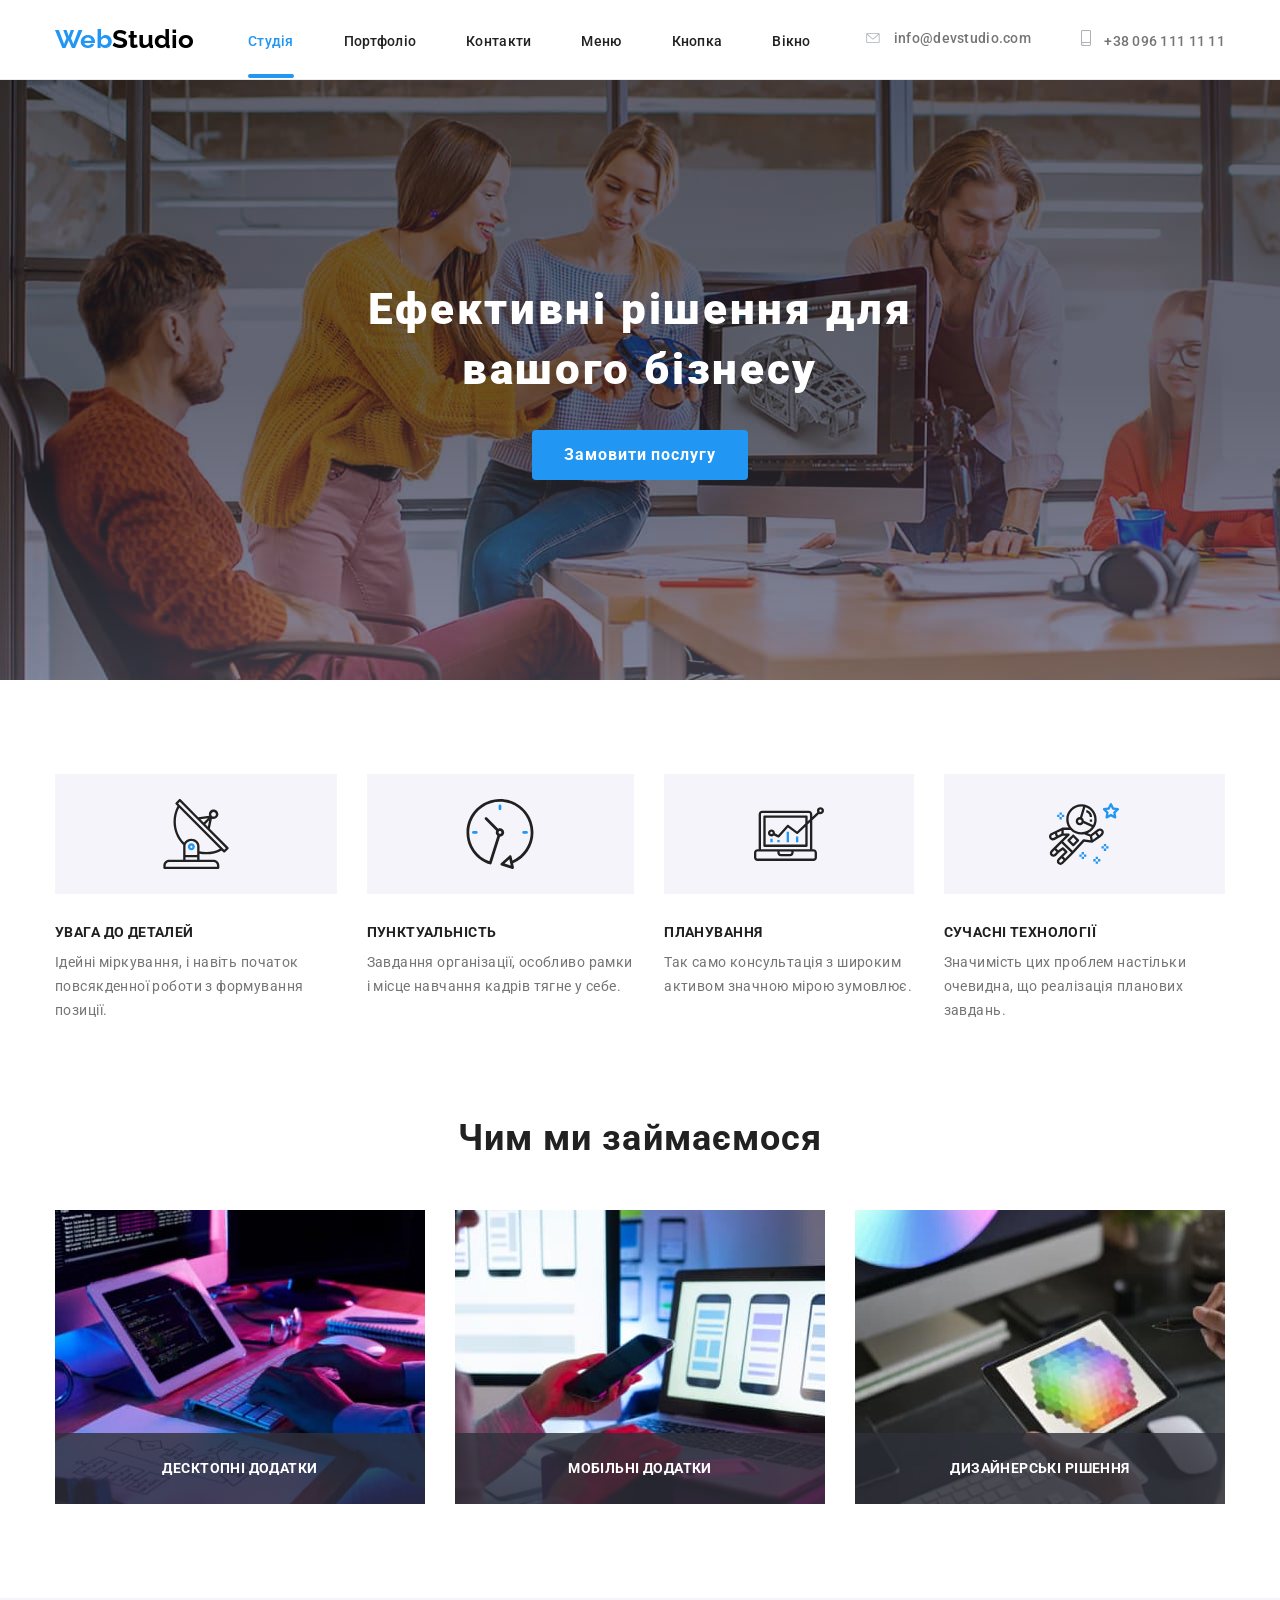
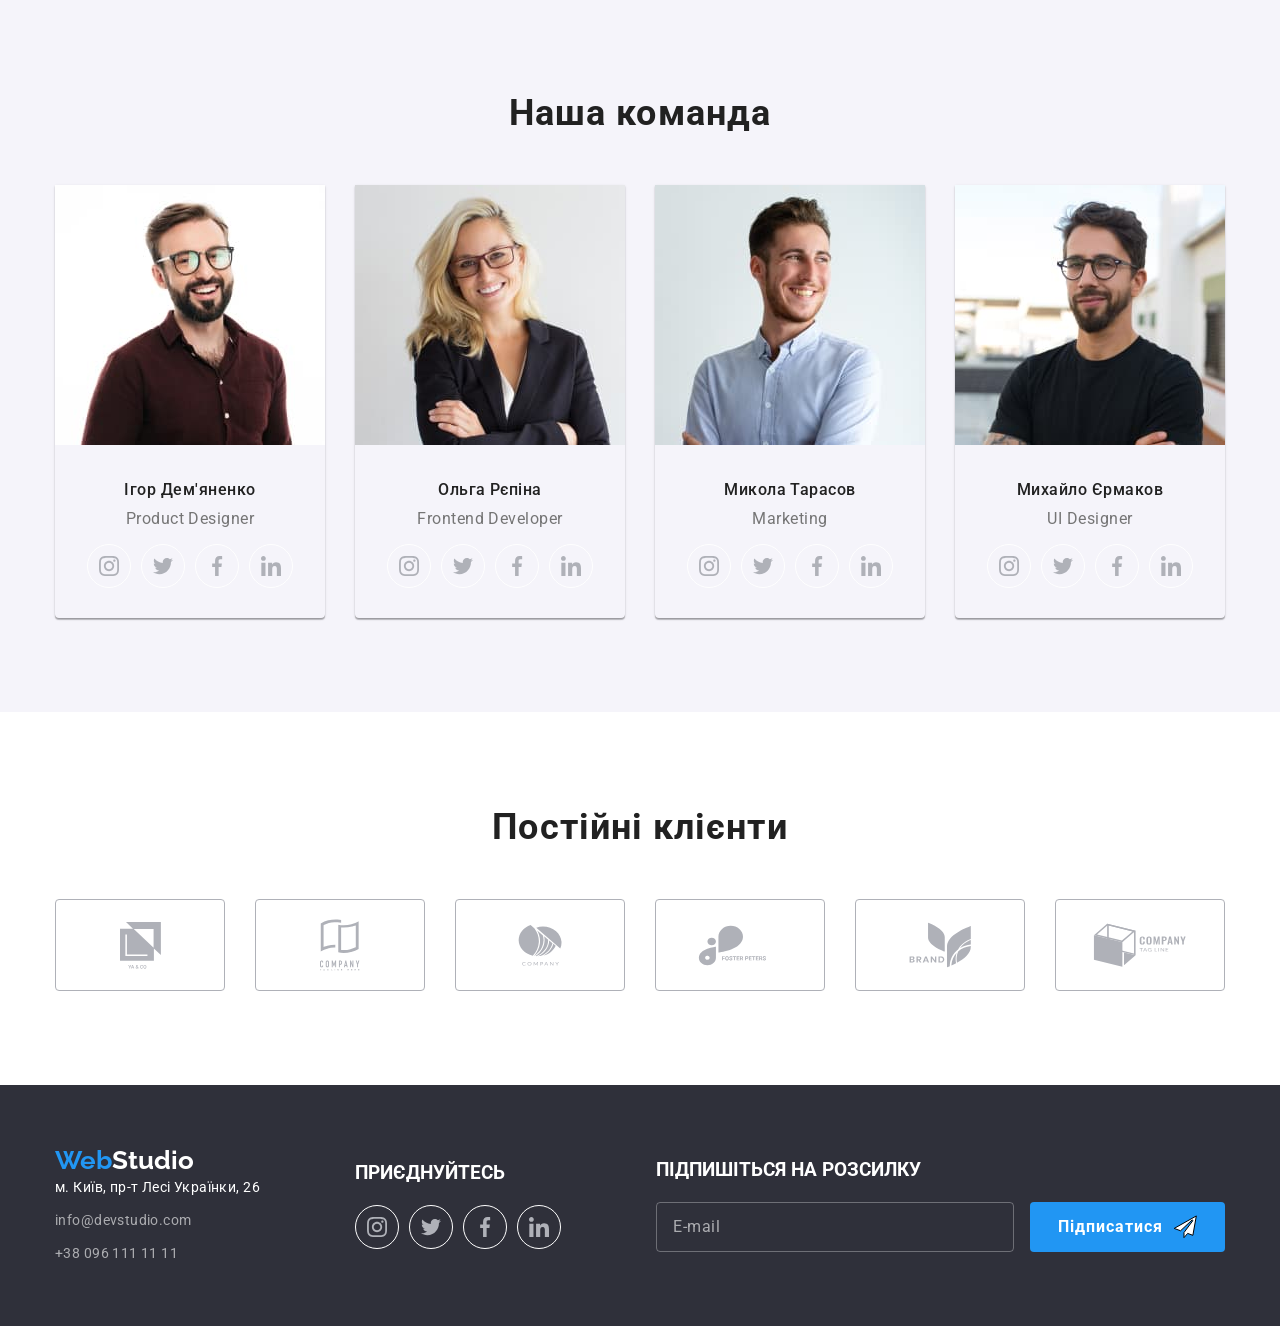
==== index.html @ 42cb333e "Вечер-17-12-2024 1. Добавлено в футер окно ввода подписки с изменением цвета border 2. В футере в ок" ====
<!DOCTYPE html>
<html lang="uk">
  <!-- Главный язык документа -->
  <head>
    <!-- Кодировку страницы необходимо указать для того, чтобы браузер корректно отобразил текст -->
    <meta charset="UTF-8" />

    <!-- Краткое описание содержания помогает поисковым системам лучше проиндексировать страницу -->
    <meta name="description" content="Дизайн та розробка сайтів - Головна сторінка" />

    <!-- Размер окна браузера -->
    <!-- Ширина - ширина девайса (width=device-width)-->
    <!-- Масштаб просмотра (initial-scale=1.0) -->
    <meta name="viewport" content="width=device-width, initial-scale=1.0" />

    <!-- Заголовок страницы, который отображается во вкладке браузера -->
    <!-- Текст заголовка содержит краткое описание содержимого веб-страницы -->
    <!-- Длина заголовка должна быть не более 60 символов, чтобы полностью поместиться в заголовке -->
    <title>WebStudio</title>

    <!-- Подключение шрифтов -->
    <link rel="preconnect" href="https://fonts.googleapis.com" />
    <link rel="preconnect" href="https://fonts.gstatic.com" crossorigin />
    <link
      href="https://fonts.googleapis.com/css2?family=Raleway:wght@700&family=Roboto:wght@400;500;700;900&display=swap"
      rel="stylesheet"
    />

    <!-- подключается нормализатор стилей для всех браузеров - перед подключением остальных стилей -->
    <link
      rel="stylesheet"
      href="https://cdnjs.cloudflare.com/ajax/libs/modern-normalize/1.0.0/modern-normalize.min.css"
    />

    <!-- Подключение внешнего файла со стилями -->
    <link rel="stylesheet" href="./css/styles.css" />
  </head>
  <body class="page">
    <!-- Заголовок -->
    <header class="page-header">
      <div class="container">
        <!-- Ссылка - На основную страничку сайта -->
        <a href="./index.html" title="Перехід на основну сторінку" class="logo link"
          ><span class="logo-blue">Web</span><span class="logo-black">Studio</span></a
        >
        <!-- Навигация - это ссылки на другие странички -->
        <nav>
          <ul class="nav-site list">
            <li class="item">
              <a href="./index.html" title="Основна сторінка" class="link current">Студія</a>
            </li>
            <li class="item">
              <a href="./portfolio.html" title="Наші проекти" class="link">Портфоліо</a>
            </li>
            <li class="item">
              <a href="./button-icon.html" title="Наші контакти" class="link">Контакти</a>
            </li>
            <li class="item">
              <a href="./menu.html" title="Випадаюче меню" class="link">Меню</a>
            </li>
            <li class="item">
              <a href="./button-icon.html" title="Кнопка+Іконка" class="link">Кнопка</a>
            </li>
            <li class="item">
              <a href="./form-input.html" title="form-input" class="link">Вікно</a>
            </li>
          </ul>
        </nav>
        <ul class="nav-adress list">
          <li class="item">
            <a href="mailto:info@devstudio.com" title="Напиши" class="email link">
              <svg width="16" height="10" class="email icon">
                <use href="./icon/icons.svg#icon-envelope"></use>
              </svg>
              info@devstudio.com</a
            >
          </li>
          <li class="item">
            <a href="tel:+380961111111" title="Подзвони" class="tel link">
              <svg width="10" height="16" class="tel icon">
                <use href="./icon/icons.svg#icon-smartphone"></use>
              </svg>
              +38 096 111 11 11</a
            >
          </li>
        </ul>
      </div>
    </header>
    <main>
      <!-- Шапка -->
      <section class="hero">
        <h1 class="hero-title">Ефективні рішення для <br />вашого бізнесу</h1>
        <button type="button" class="hero-button" data-modal-open>Замовити послугу</button>
      </section>

      <!-- Наши Преимущества -->
      <section class="section no-padding-bottom">
        <div class="feature container">
          <h2 class="feature section-title" aria-label="Особливості">Особливості</h2>
          <ul class="feature-list list">
            <li class="item antenna">
              <div class="feature-item-icon">
                <svg width="70" height="70" class="icon">
                  <use href="./icon/icons.svg#icon-antenna"></use>
                </svg>
              </div>

              <h3 class="title">УВАГА ДО ДЕТАЛЕЙ</h3>
              <p class="text">
                Ідейні міркування, і навіть початок повсякденної роботи з формування позиції.
              </p>
            </li>
            <li class="item clock">
              <div class="feature-item-icon">
                <svg width="70" height="70" class="icon">
                  <use href="./icon/icons.svg#icon-clock"></use>
                </svg>
              </div>

              <h3 class="title">ПУНКТУАЛЬНІСТЬ</h3>
              <p class="text">
                Завдання організації, особливо рамки і місце навчання кадрів тягне у себе.
              </p>
            </li>
            <li class="item diagram">
              <div class="feature-item-icon">
                <svg width="70" height="70" class="icon">
                  <use href="./icon/icons.svg#icon-diagram"></use>
                </svg>
              </div>

              <h3 class="title">ПЛАНУВАННЯ</h3>
              <p class="text">Так само консультація з широким активом значною мірою зумовлює.</p>
            </li>
            <li class="item astronaut">
              <div class="feature-item-icon">
                <svg width="70" height="70" class="icon">
                  <use href="./icon/icons.svg#icon-astronaut"></use>
                </svg>
              </div>

              <h3 class="title">СУЧАСНІ ТЕХНОЛОГІЇ</h3>
              <p class="text">
                Значимість цих проблем настільки очевидна, що реалізація планових завдань.
              </p>
            </li>
          </ul>
        </div>
      </section>

      <!-- Чем мы занимаемся -->
      <section class="section work">
        <div class="container">
          <h2 class="section-title">Чим ми займаємося</h2>
          <ul class="work-list list">
            <li class="work-list-item">
              <a href="" class="link">
                <div class="image-box">
                  <img
                    src="./images/type-work-1.jpg"
                    alt="Вид роботи 1"
                    width="370"
                    height="294"
                    class="image"
                  />
                  <h3 class="description">Десктопні додатки</h3>
                </div>
              </a>
            </li>
            <li class="work-list-item">
              <a href="" class="link">
                <div class="image-box">
                  <img
                    src="./images/type-work-2.jpg"
                    alt="Вид роботи 2"
                    width="370"
                    height="294"
                    class="image"
                  />
                  <h3 class="description">Мобільні додатки</h3>
                </div>
              </a>
            </li>
            <li class="work-list-item">
              <a href="" class="link">
                <div class="image-box">
                  <img
                    src="./images/type-work-3.jpg"
                    alt="Вид роботи 3"
                    width="370"
                    height="294"
                    class="image"
                  />
                  <h3 class="description">Дизайнерські рішення</h3>
                </div>
              </a>
            </li>
          </ul>
        </div>
      </section>

      <!-- Наша команда-->
      <section class="section team">
        <div class="container">
          <h2 class="section-title">Наша команда</h2>
          <ul class="team-list list">
            <!-- team card 1 -->
            <li class="team-list-item">
              <img
                src="./images/team-1.jpg"
                alt="Фото Ігор Дем'яненко"
                width="270"
                height="260"
                class="photo"
              />
              <h3 class="name">Ігор Дем'яненко</h3>
              <p class="type-worker">Product Designer</p>
              <ul class="social-links list">
                <li class="item">
                  <a href="" class="link" aria-label="instagram">
                    <svg class="icon" width="20" height="20">
                      <use href="./icon/icons.svg#icon-instagram"></use>
                    </svg>
                  </a>
                </li>
                <li class="item">
                  <a href="" class="link" aria-label="twitter">
                    <svg class="icon" width="20" height="20">
                      <use href="./icon/icons.svg#icon-twitter"></use>
                    </svg>
                  </a>
                </li>
                <li class="item">
                  <a href="" class="link" aria-label="facebook">
                    <svg class="icon" width="20" height="20">
                      <use href="./icon/icons.svg#icon-facebook"></use>
                    </svg>
                  </a>
                </li>
                <li class="item">
                  <a href="" class="link" aria-label="linkedin">
                    <svg class="icon" width="20" height="20">
                      <use href="./icon/icons.svg#icon-linkedin"></use>
                    </svg>
                  </a>
                </li>
              </ul>
            </li>
            <!-- team card 2 -->
            <li class="team-list-item">
              <img
                src="./images/team-2.jpg"
                alt="Фото Ольга Рєпіна"
                width="270"
                height="260"
                class="photo"
              />
              <h3 class="name">Ольга Рєпіна</h3>
              <p class="type-worker">Frontend Developer</p>
              <ul class="social-links list">
                <li class="item">
                  <a href="" class="link">
                    <svg class="icon" width="20" height="20">
                      <use href="./icon/icons.svg#icon-instagram"></use>
                    </svg>
                  </a>
                </li>
                <li class="item">
                  <a href="" class="link">
                    <svg class="icon" width="20" height="20">
                      <use href="./icon/icons.svg#icon-twitter"></use>
                    </svg>
                  </a>
                </li>
                <li class="item">
                  <a href="" class="link">
                    <svg class="icon" width="20" height="20">
                      <use href="./icon/icons.svg#icon-facebook"></use>
                    </svg>
                  </a>
                </li>
                <li class="item">
                  <a href="" class="link">
                    <svg class="icon" width="20" height="20">
                      <use href="./icon/icons.svg#icon-linkedin"></use>
                    </svg>
                  </a>
                </li>
              </ul>
            </li>
            <!-- team card 3 -->
            <li class="team-list-item">
              <img
                src="./images/team-3.jpg"
                alt="Фото Микола Тарасов"
                width="270"
                height="260"
                class="photo"
              />
              <h3 class="name">Микола Тарасов</h3>
              <p class="type-worker">Marketing</p>
              <ul class="social-links list">
                <li class="item">
                  <a href="" class="link">
                    <svg class="icon" width="20" height="20">
                      <use href="./icon/icons.svg#icon-instagram"></use>
                    </svg>
                  </a>
                </li>
                <li class="item">
                  <a href="" class="link">
                    <svg class="icon" width="20" height="20">
                      <use href="./icon/icons.svg#icon-twitter"></use>
                    </svg>
                  </a>
                </li>
                <li class="item">
                  <a href="" class="link">
                    <svg class="icon" width="20" height="20">
                      <use href="./icon/icons.svg#icon-facebook"></use>
                    </svg>
                  </a>
                </li>
                <li class="item">
                  <a href="" class="link">
                    <svg class="icon" width="20" height="20">
                      <use href="./icon/icons.svg#icon-linkedin"></use>
                    </svg>
                  </a>
                </li>
              </ul>
            </li>
            <!-- team card 4 -->
            <li class="team-list-item">
              <img
                src="./images/team-4.jpg"
                alt="Фото Михайло Єрмаков"
                width="270"
                height="260"
                class="photo"
              />
              <h3 class="name">Михайло Єрмаков</h3>
              <p class="type-worker">UI Designer</p>
              <ul class="social-links list">
                <li class="item">
                  <a href="" class="link">
                    <svg class="icon" width="20" height="20">
                      <use href="./icon/icons.svg#icon-instagram"></use>
                    </svg>
                  </a>
                </li>
                <li class="item">
                  <a href="" class="link">
                    <svg class="icon" width="20" height="20">
                      <use href="./icon/icons.svg#icon-twitter"></use>
                    </svg>
                  </a>
                </li>
                <li class="item">
                  <a href="" class="link">
                    <svg class="icon" width="20" height="20">
                      <use href="./icon/icons.svg#icon-facebook"></use>
                    </svg>
                  </a>
                </li>
                <li class="item">
                  <a href="" class="link">
                    <svg class="icon" width="20" height="20">
                      <use href="./icon/icons.svg#icon-linkedin"></use>
                    </svg>
                  </a>
                </li>
              </ul>
            </li>
          </ul>
        </div>
      </section>

      <!-- Клиенты -->
      <section class="section client">
        <div class="container">
          <h2 class="section-title">Постійні клієнти</h2>
          <ul class="client-list list">
            <li class="client-list-item">
              <a href="" class="client-link" aria-label="Клієнт 1">
                <!-- Встроенный SVG -->
                <!-- <svg class="client-svg" viewBox="0 0 41 47" xmlns="http://www.w3.org/2000/svg">
                  <path
                    class="path"
                    fill-rule="evenodd"
                    clip-rule="evenodd"
                    d="M6 0L13.0078 6.63413L0 6.62646V38.8137H34V26.507L41 33.1338V0H6ZM33.6924 25.7283L13.8226 6.91796H33.6924V25.7283ZM27.5231 34.1055H5.38008V12.4579H6.9453V32.6397H27.5231V34.1055ZM10.6089 43.0991L9.79102 44.7837L8.97314 43.0991H8.28711L9.48096 45.3452V46.6538H10.1011V45.3452L11.2925 43.0991H10.6089ZM11.6367 46.6538L11.9248 45.8262H13.3018L13.5923 46.6538H14.2368L12.8916 43.0991H12.3374L10.9946 46.6538H11.6367ZM12.6133 43.8535L13.1284 45.3281H12.0981L12.6133 43.8535ZM15.8701 45.2427C15.7806 45.3794 15.7358 45.5299 15.7358 45.6943C15.7358 45.9938 15.8408 46.2371 16.0508 46.4243C16.2624 46.6099 16.5439 46.7026 16.8955 46.7026C17.2471 46.7026 17.5498 46.6074 17.8037 46.417L18.0039 46.6538H18.6924L18.1699 46.0361C18.375 45.7562 18.4775 45.3973 18.4775 44.9595H17.9624C17.9624 45.1987 17.9128 45.416 17.8135 45.6113L17.1274 44.8008L17.3691 44.625C17.54 44.5013 17.6629 44.3776 17.7378 44.2539C17.8127 44.1286 17.8501 43.9919 17.8501 43.8438C17.8501 43.6191 17.7671 43.4312 17.6011 43.2798C17.4367 43.1268 17.2251 43.0503 16.9663 43.0503C16.6798 43.0503 16.452 43.1317 16.2827 43.2944C16.1134 43.4556 16.0288 43.6753 16.0288 43.9536C16.0288 44.0675 16.0557 44.1855 16.1094 44.3076C16.1647 44.4297 16.2616 44.5778 16.3999 44.752C16.1362 44.9408 15.9596 45.1043 15.8701 45.2427ZM17.4741 46.0288C17.3 46.1623 17.1128 46.229 16.9126 46.229C16.7352 46.229 16.5936 46.1777 16.4878 46.0752C16.382 45.9727 16.3291 45.8392 16.3291 45.6748C16.3291 45.4844 16.4268 45.3151 16.6221 45.167L16.6978 45.1133L17.4741 46.0288ZM16.8369 44.4541C16.6693 44.2474 16.5854 44.0757 16.5854 43.939C16.5854 43.8201 16.6196 43.7217 16.688 43.6436C16.7563 43.5654 16.8483 43.5264 16.9639 43.5264C17.0713 43.5264 17.16 43.5597 17.23 43.6265C17.3 43.6916 17.335 43.7705 17.335 43.8633C17.335 44.0033 17.2845 44.118 17.1836 44.2075L17.1079 44.2686L16.8369 44.4541ZM22.623 46.3853C22.8672 46.172 23.0072 45.8758 23.043 45.4966H22.4277C22.3952 45.7505 22.3179 45.932 22.1958 46.041C22.0737 46.1501 21.8914 46.2046 21.6489 46.2046C21.3836 46.2046 21.1818 46.1037 21.0435 45.9019C20.9067 45.7 20.8384 45.4071 20.8384 45.0229V44.708C20.8416 44.3288 20.9149 44.0415 21.0581 43.8462C21.203 43.6493 21.4097 43.5508 21.6782 43.5508C21.9093 43.5508 22.0843 43.6077 22.2031 43.7217C22.3236 43.834 22.3984 44.0179 22.4277 44.2734H23.043C23.0039 43.8844 22.8647 43.5833 22.6255 43.3701C22.3862 43.1569 22.0705 43.0503 21.6782 43.0503C21.3869 43.0503 21.1297 43.1195 20.9067 43.2578C20.6854 43.3962 20.5153 43.5931 20.3965 43.8486C20.2777 44.1042 20.2183 44.3996 20.2183 44.7349V45.0669C20.2231 45.394 20.2842 45.6813 20.4014 45.9287C20.5186 46.1761 20.6846 46.3674 20.8994 46.5024C21.1159 46.6359 21.3657 46.7026 21.6489 46.7026C22.0542 46.7026 22.3789 46.5968 22.623 46.3853ZM26.2534 45.8872C26.3739 45.6235 26.4341 45.3175 26.4341 44.9692V44.7715C26.4325 44.4248 26.3706 44.1213 26.2485 43.8608C26.1265 43.5988 25.9531 43.3986 25.7285 43.2603C25.5055 43.1203 25.2492 43.0503 24.9595 43.0503C24.6698 43.0503 24.4126 43.1211 24.188 43.2627C23.965 43.4027 23.7917 43.6053 23.668 43.8706C23.5459 44.1359 23.4849 44.4419 23.4849 44.7886V44.9888C23.4865 45.3289 23.5483 45.6292 23.6704 45.8896C23.7941 46.1501 23.9683 46.3511 24.1929 46.4927C24.4191 46.6326 24.6763 46.7026 24.9644 46.7026C25.2557 46.7026 25.5129 46.6326 25.7358 46.4927C25.9604 46.3511 26.133 46.1493 26.2534 45.8872ZM25.5918 43.8779C25.7415 44.0879 25.8164 44.3898 25.8164 44.7837V44.9692C25.8164 45.3696 25.7423 45.674 25.5942 45.8823C25.4478 46.0907 25.2378 46.1948 24.9644 46.1948C24.6942 46.1948 24.4826 46.0882 24.3296 45.875C24.1782 45.6618 24.1025 45.3599 24.1025 44.9692V44.7642C24.1058 44.3817 24.1823 44.0863 24.332 43.8779C24.4834 43.668 24.6925 43.563 24.9595 43.563C25.2329 43.563 25.4437 43.668 25.5918 43.8779Z"
                    fill="#AFB1B8"
                  />
                </svg> -->
                <svg class="client-svg" width="41" height="47">
                  <use href="./icon/icons.svg#icon-client-1"></use>
                </svg>
              </a>
            </li>
            <li class="client-list-item">
              <a href="" class="client-link" aria-label="Клієнт 2">
                <svg class="client-svg" width="40" height="52">
                  <use href="./icon/icons.svg#icon-client-2"></use>
                </svg>
              </a>
            </li>
            <li class="client-list-item">
              <a href="" class="client-link" aria-label="Клієнт 3">
                <svg class="client-svg" width="44" height="42">
                  <use href="./icon/icons.svg#icon-client-3"></use>
                </svg>
              </a>
            </li>
            <li class="client-list-item">
              <a href="" class="client-link" aria-label="Клієнт 4">
                <svg class="client-svg" width="85" height="41">
                  <use class="client" href="./icon/icons.svg#icon-client-4"></use>
                </svg>
              </a>
            </li>
            <li class="client-list-item">
              <a href="" class="client-link" aria-label="Клієнт 5">
                <svg class="client-svg" width="63" height="46">
                  <use href="./icon/icons.svg#icon-client-5"></use>
                </svg>
              </a>
            </li>
            <li class="client-list-item">
              <a href="" class="client-link" aria-label="Клієнт 6">
                <svg class="client-svg" width="94" height="44">
                  <use href="./icon/icons.svg#icon-client-6"></use>
                </svg>
              </a>
            </li>
          </ul>
        </div>
      </section>
    </main>

    <!-- Футер - подвал сайта -->
    <footer>
      <div class="container">
        <div class="address">
          <a href="./index.html" title="Перехід на основну сторінку" class="logo link"
            ><span class="logo-blue">Web</span><span class="logo-white">Studio</span></a
          >
          <address>
            <p class="description">м. Київ, пр-т Лесі Українки, 26</p>
            <p>
              <a href="mailto:info@devstudio.com" title="Напиши" class="email link"
                >info@devstudio.com</a
              >
            </p>
            <p>
              <a href="tel:+380961111111" title="Подзвони" class="tel link">+38 096 111 11 11</a>
            </p>
          </address>
        </div>

        <div class="social">
          <h3 class="title">Приєднуйтесь</h3>
          <ul class="social-links list">
            <li class="item">
              <a href="" class="link" aria-label="instagram">
                <svg class="icon" width="20" height="20">
                  <use href="./icon/icons.svg#icon-instagram"></use>
                </svg>
              </a>
            </li>
            <li class="item">
              <a href="" class="link" aria-label="twitter">
                <svg class="icon" width="20" height="20">
                  <use href="./icon/icons.svg#icon-twitter"></use>
                </svg>
              </a>
            </li>
            <li class="item">
              <a href="" class="link" aria-label="facebook">
                <svg class="icon" width="20" height="20">
                  <use href="./icon/icons.svg#icon-facebook"></use>
                </svg>
              </a>
            </li>
            <li class="item">
              <a href="" class="link" aria-label="linkedin">
                <svg class="icon" width="20" height="20">
                  <use href="./icon/icons.svg#icon-linkedin"></use>
                </svg>
              </a>
            </li>
          </ul>
        </div>

        <!-- Часть футера - Подписка на рассылку -->
        <div class="newsletter">
          <h3 class="title">Підпишіться на розсилку</h3>
          <form name="form-newsletter" action="">
            <label for="email-newsletter"> </label>
            <input
              class="input-email-newsletter"
              type="email"
              name="email-newsletter"
              id="email-newsletter"
              placeholder="E-mail"
            />
            <!-- Кнопка "Подписаться" -->
            <button class="button" type="submit">
              Підписатися
              <svg class="icon" width="24" height="24">
                <use href="./icon/icons-2.svg#icon-send"></use>
              </svg>
            </button>
          </form>
        </div>
      </div>
    </footer>

    <!-- Модальное окно - Подложка под модальное окно -->
    <div class="backdrop is-hidden" data-modal>
      <!-- <div class="backdrop is-hidden"></div> -->
      <!-- Само модальное окно -->
      <div class="form-modal">
        <h3 class="form-title">Залиште свої дані, ми вам передзвонимо</h3>

        <div class="form-inputs">
          <div class="form-field">
            <label for="name">Ім'я</label>
            <div class="thumb-input">
              <input type="text" name="user-name" id="name" />
              <svg class="icon" width="18" height="18">
                <use href="./icon/icons-2.svg#icon-person"></use>
              </svg>
            </div>
          </div>

          <div class="form-field">
            <label for="tel">Телефон</label>
            <div class="thumb-input">
              <input type="tel" name="user-tel" id="tel" />
              <svg class="icon" width="18" height="18">
                <use href="./icon/icons-2.svg#icon-phone"></use>
              </svg>
            </div>
          </div>

          <div class="form-field">
            <label for="email">Пошта</label>
            <div class="thumb-input">
              <input type="email" name="user-email" id="email" />
              <svg class="icon" width="18" height="18">
                <use href="./icon/icons-2.svg#icon-email"></use>
              </svg>
            </div>
          </div>

          <div class="form-field">
            <label for="comment">Коментар</label>
            <textarea
              class="comment"
              name="comment"
              id="comment"
              rows="5"
              placeholder="Введіть текст"
            ></textarea>
          </div>
        </div>

        <div class="form-policy">
          <input type="checkbox" name="policy" value="ok-policy" id="policy" />
          <label for="policy">
            Погоджуюся з розсилкою та приймаю
            <a href="">Умови договору</a></label
          >
        </div>

        <button class="button-submit" type="submit">Відправити</button>

        <button class="button-close" data-modal-close>
          <svg class="icon-close" width="18" height="18">
            <use href="./icon/icons.svg#icon-close"></use>
          </svg>
        </button>
      </div>
    </div>

    <!-- Ставим перед закрывающим тегом body -->
    <!-- Файл по определению атрибутов кнопок закрытия-открытия модального окна -->
    <script src="./js/modal.js"></script>

    <!-- Скрипт для вывода в консоль информацию о вводе данных -->
    <script>
      (() => {
        document.querySelector('.form-newsletter').addEventListener('submit', e => {
          e.preventDefault();
          new FormData(e.currentTarget).forEach((value, name) => console.log('${name}: ${value}'));
        });
      })();
    </script>

    <!-- Установка верхнего отступа по высоте шапки для body -->
    <!-- <script>
      const { height: pageHeaderHeight } = document
        .querySelector('.page-header')
        .getBoundingClientRect();

      document.body.style.paddingTop = '${pageHeaderHeight}px';
    </script> -->
  </body>
</html>
---- css/styles.css ----
/* :root - специфичный аналог селектора <html> в CSS*/
/* Указываются */
/* CSS-переменные (кастомные свойства) */
:root {
  /* #757575 - p, header - a(email) и a(tel) - не активные */
  --main-text-color: #757575;
  /* #212121 - h2, h3, a(nav in header) - не активный*/
  --second-text-color: #212121;
  /* #2196F3 - logo, a(nav):hover, button(background)*/
  --acsent-color: #2196f3;
  /* #FFFFFF - background-page, h1, button(text), footer - logo, adress (почтовый адрес) */
  --main-white-color: #ffffff;
  /* #2F303A - background-hero, background-footer */
  --background-grey-color: #2f303a;
  /* #F5F4FA - background-section-team */
  --background-section-color: #f5f4fa;
  /* #000000 - logo(header)*/
  --main-black-color: #000000;
  /* rgba(255,255,255,0.6) - adress (tel,email) */
  --text-footer-tel-color: rgba(255, 255, 255, 0.6);
  /* #ECECEC - обводка-header + line в index.html (между header и main)*/
  --stroke-index-color: #ececec;
  /* #EEEEEE - обводка карточки в portfolio.html */
  --stroke-portfolio-color: #eeeeee;
  /* #AFB1B8 - обводка карточки в разделе Клиенты */
  --stroke-client-color: #afb1b8;
}

/* Палитра основных цветов */
/* #757575 - p, a(email) и a(tel) - не активные */
/* #212121 - h2, h3, a(nav in header) - не активный*/
/* #2196F3 - logo, a(nav):hover, button(background)*/
/* #FFFFFF - background-page, h1, button(text), footer - logo, adress (почтовый адрес) */
/* #2F303A - background-hero, background-footer */
/* #F5F4FA - background-section-team */
/* #000000 - logo(header)*/
/* rgba(255,255,255,0.6) - adress (tel,email) */
/* #ECECEC - обводка-header + line в index.html (между header и main)*/
/* #EEEEEE - обводка карточки в portfolio.html */
/* #AFB1B8 - обводка карточки в разделе Клиенты */

/* Шрифты */

.roboto-regular {
  font-family: 'Roboto', sans-serif;
  font-weight: 400;
  font-style: normal;
}

.roboto-medium {
  font-family: 'Roboto', sans-serif;
  font-weight: 500;
  font-style: normal;
}

.roboto-bold {
  font-family: 'Roboto', sans-serif;
  font-weight: 700;
  font-style: normal;
}

.roboto-black {
  font-family: 'Roboto', sans-serif;
  font-weight: 900;
  font-style: normal;
}

.raleway {
  font-family: 'Raleway', sans-serif;
  font-optical-sizing: auto;
  font-weight: 700;
  font-style: normal;
}

/* Задание всем элементам свойства box-sizing: border-box; */
html {
  box-sizing: border-box;
}

/* Наследование свойств для элемента от ближайшего предка */
/* *, */
/* *::before, */
/* *::after { */
/* box-sizing: inherit; */
/* } */

/* Обнуление отступов для заголовков и абзаца */
h1,
h2,
h3,
h4,
h5,
h6,
p {
  margin: 0;
  padding: 0;
}

/* Тело сайта */
body {
  /* Отступ для фиксированного меню Правильное значение будет задано через <script>  */
  padding-top: 80px;

  /* Обнуление внешних отступов для тела сайта */
  margin: 0px;

  background-color: var(--main-white-color);
  color: var(--main-text-color);

  font-family: 'Roboto', sans-serif;
  font-style: normal;
}

/* Утилиты */

/* Класс для настройки всех перечней - может быть вторым классом в тегах ul */
.list {
  /* Сбросить все отступы по умолчанию */
  margin: 0;
  padding: 0;
  /* Убрать первые точечки в неупорядоченном списке */
  list-style: none;
}

/* Это класс, который ограничивает контент размером сетки и устанавливает отступы */
.container {
  margin-left: auto;
  margin-right: auto;
  width: 1200px;
  padding-top: 0px;
  padding-right: 15px;
  padding-bottom: 0px;
  padding-left: 15px;
}

/* Header - на всю длину */
.page-header {
  /* Фиксированная верхняя строка меню */
  position: fixed;
  width: 100%;
  top: 0;
  left: 0;

  /* page-header ставится поверх ВСЕХ слоев */
  z-index: 999;

  min-height: 80px;
  /* Нижняя граница элемента */
  border-bottom: var(--stroke-index-color) solid 1px;
  background-color: var(--main-white-color);
}

/* Верхняя строка - header */
.page-header .container {
  display: flex;
  /* Установка всех элементов в строку */
  flex-direction: row;
  /* Выравнивание всех элементов контейнера по второстепенной оси - по центру */
  align-items: center;
  /* Выравнивание элементов по главной оси  */
  justify-content: space-between;
}

/* Логотип - общие свойства */
.logo {
  padding-top: 24px;
  padding-bottom: 24px;

  font-family: 'Raleway', sans-serif;
  font-optical-sizing: auto;
  font-weight: 700;
  font-style: normal;
  font-size: 26px;
  line-height: 1.2;
  letter-spacing: 3%;

  /* Убрать подчеркивание для ссылки */
  text-decoration: none;
}
/* Логотип - синяя часть текста */
.logo-blue {
  color: var(--acsent-color);
}
/* Логотип - черная часть текста - в header */
.logo-black {
  color: var(--main-black-color);
}
/* Логотип - белая часть текста - в footer */
.logo-white {
  color: var(--main-white-color);
}

/* Стилизация header */
/* Стилизация меню .nav-site */
.nav-site {
  display: flex;
  flex-direction: row;
  /* Расстояние между пунктами меню навигации */
  /* gap: 50px; */

  font-weight: 500;
  font-size: 14px;
  line-height: 1.2;
  letter-spacing: 0.02em;
}

/* Расстояние между пунктами меню навигации */
.nav-site .item:not(:last-child) {
  margin-right: 50px;
}

.nav-site .link {
  display: block;
  padding-top: 32px;
  padding-bottom: 28px;

  /* Убрать подчеркивание для ссылки */
  text-decoration: none;

  /* Цвет текста */
  color: var(--second-text-color);

  /* Параметры СSS-перехода : */
  /* - анимируемое свойство */
  transition: color;
  /* - функция распределения времени */
  transition-timing-function: cubic-bezier(0.4, 0, 0.2, 1);
  /* - время перехода */
  transition-duration: 250ms;
}
/* При наведении мышки или при получении фокуса */
.nav-site .link:hover,
.nav-site .link:focus {
  /* Новое свойство */
  color: var(--acsent-color);
}

/* Правило - другой цвет ссылки , если ссылка указывает на текущую страницу */
/* Обязательно .link.current БЕЗ ПРОБЕЛА, тогда применяется class="link current" */
.nav-site .link.current {
  /* Для абсолютного позиционирования подчеркивания текущего пункта меню */
  position: relative;

  color: var(--acsent-color);
}

/* Подчеркивание пункта меню c названием текущей страницы*/
.nav-site .link.current::after {
  /* Абсолютное позиционирование */
  position: absolute;
  /* Пустой контент для ::after */
  content: '';
  /* Позиционирование прямоугольничка вниз пункта меню */
  bottom: 0;
  /* Делаем прямоугольный блок */
  display: block;
  /* Ширина блока - 100% ширины .nav-site .link.current */
  width: 100%;
  /* Высота этого блока подчеркивания */
  height: 4px;
  /* Радиус скругления */
  border-radius: 2px;
  /* Цвет фона */
  background-color: var(--acsent-color);
  /* В обычном состоянии - НЕ прозрачная */
  opacity: 1;
}

/* Стилизация меню .nav-adress */
.nav-adress {
  display: flex;
  flex-direction: row;
  /* Расстояние между пунктами меню навигации */
  /* gap: 50px; */

  font-weight: 500;
  font-size: 14px;
  line-height: 1.2;
  letter-spacing: 0.02em;
}

.nav-adress .link {
  padding-top: 32px;
  padding-bottom: 32px;

  /* Цвет текста в обычном состоянии */
  color: var(--main-text-color);
  /* Убрать подчеркивание для ссылки */
  text-decoration: none;

  /* Параметры СSS-перехода : */
  /* - анимируемое свойство */
  transition: color;
  /* - функция распределения времени */
  transition-timing-function: cubic-bezier(0.4, 0, 0.2, 1);
  /* - время перехода */
  transition-duration: 250ms;
}

/* Расстояние между пунктами меню навигации - задаем через селектор соседа */
.nav-adress .item + .item {
  margin-left: 50px;
}

/* При наведении мышки или при получении фокуса - email & tel  */
.nav-adress .link:hover,
.nav-adress .link:focus {
  /* Новое свойство : */
  color: var(--acsent-color);
}

/* Иконка перед - email & tel */
.nav-adress .icon {
  /* Отступ иконки от пункта с адресом */
  margin-right: 10px;

  /* Цвет заполнения иконки */
  fill: var(--stroke-client-color);
  /* Параметры СSS-перехода : */
  /* - анимируемое свойство */
  transition: fill;
  /* - функция распределения времени */
  transition-timing-function: cubic-bezier(0.4, 0, 0.2, 1);
  /* - время перехода */
  transition-duration: 250ms;
}

/* Изменение цвета - Иконка перед - email & tel */
.nav-adress .link:hover .icon,
.nav-adress .link:focus .icon {
  /* Новое свойство : */
  /* Цвет заполнения иконки */
  fill: var(--acsent-color);
}

/* Вставляем иконки через псевдоэлемент ::before */
/* .email.link::before {
  display: inline-flex;
  content: '';
  width: 16px;
  height: 12px;
  margin-right: 10px;
  background-image: url(../icon/envelope.svg);
  background-size: contain;
  background-position: center;
} */

/* hero - Приветствие к кнопкой call-to-action */
.hero {
  /* Выравнивание блока по центру экрана */
  margin-left: auto;
  margin-right: auto;
  /* Внутренние отступы блока до текста и кнопки */
  padding-top: 200px;
  padding-bottom: 200px;

  /* Максимальная ширина блока по ширине картинки - это позволяет не изменять размер картинки */
  max-width: 1600px;
  /* Выравнивание заголовка и кнопки по центру */
  text-align: center;
  /* Обязательное свойство, если картинка не загрузится из сервера */
  background-color: var(--background-grey-color);
  /* Фоновый рисункок */
  /* background-image: url(../images/hero.jpg); */
  /* Фоновый рисункок и затемнение градиентом */
  background-image: linear-gradient(to bottom, rgba(47, 48, 58, 0.4) 50%, rgba(130, 132, 160, 0.4)),
    url(../images/hero.jpg);
}
.hero-title {
  /* outline: tomato solid 1px; */
  /* Обнуление внешних отступов, которые устанавлены для h1 по умолчанию */
  margin-top: 0;
  /* Расстояние до кнопки */
  margin-bottom: 30px;

  color: var(--main-white-color);

  font-weight: 900;
  font-size: 44px;
  line-height: 1.363;
  letter-spacing: 0.06em;
  /* Выравнивание этого текстового блока по центру */
  text-align: center;
}

.hero-button {
  /* Внутренние отступы от края кнопки до текста */
  padding-left: 32px;
  padding-top: 10px;
  padding-right: 32px;
  padding-bottom: 10px;

  /* Радиус скругления углов кнопки */
  border-radius: 4px;
  /* Обводка кнопки - отсутствует */
  border: none;

  color: var(--main-white-color);
  background-color: var(--acsent-color);

  /* Шрифт названия кнопки */
  /* Для кнопки - обязательное указание шрифта или указание унаследования (по умолчанию, заданный ранее) */
  font-family: inherit;
  font-weight: 700;
  font-size: 16px;
  line-height: 1.875; /* 30 px*/
  letter-spacing: 0.06em;

  /* Вид курсора при наведении на кнопку либо при фокусе с клавиатуры */
  cursor: pointer;

  /*  Set transition values  */
  /* Параметры СSS-перехода : */
  /* - анимируемое свойство */
  transition: color, background-color;
  /* - функция распределения времени */
  transition-timing-function: cubic-bezier(0.4, 0, 0.2, 1);
  /* - время перехода */
  transition-duration: 250ms;
}

.hero-button:hover,
.hero-button:focus {
  /* Новое свойство : */
  color: var(--main-black-color);
  background-color: var(--main-white-color);
  /* transform: rotate(180deg); */
}

.hero-button:active {
  /* Меняется цвет фона кнопки при нажатии на кнопку */
  background-color: red;
}

/* Секции  */

/* Стандартная секция - свойства */
.section {
  padding-top: 94px;
  padding-bottom: 94px;
}

/* Секция без нижнего внутреннего отступа */
.section.no-padding-bottom {
  padding-bottom: 0;
}

.section-title {
  margin-bottom: 50px;

  color: var(--second-text-color);
  font-weight: 700;
  font-size: 36px;
  line-height: 1.2;
  letter-spacing: 0.03em;
  /* Выравнивание текста по центру */
  text-align: center;
}

/* Только для секции Преимущества убирает вывод на экран заголовка */
.section-title.feature {
  /* Прячем (скрываем) заголовок секции */
  /* Оба варианта делают одно и то же */
  visibility: hidden;
  opacity: 0;
  /* За счет отрицательного внешнего отступа - убираем высоту текста */
  margin-top: -43px;
  /* Убираем нижний отступ заголовка */
  margin-bottom: 0;
}

/* feature - Особливості - Преимущества */
.feature-list {
  display: flex;
  flex-direction: row;
  /* Расстояние между элементами - свойство gap - the gutters between grid rows and columns. */
  /* gap: 30px; */
  row-gap: 30px;
  column-gap: 30px;
}

/* Картинка для каждого преимущества - в .item::before */
/* .feature-list .item::before {
  /* content: ''; */
/* height: 120px; */
/* Картинка на всю ширину блока */
/* display: block; */
/* background-color: var(--background-section-color); */
/* background-position: center; */
/* background-repeat: no-repeat; */
/* background-size: 70px 70px; */
/* margin-bottom: 30px; */
/* } */

/* Иконки для каждого преимущества */
/* .feature-list .item.antenna::before { */
/* background-image: url(../icon/antenna.svg); */
/* } */

/* При вставке иконки через Inline-SVG */
.feature-item-icon {
  display: flex;
  height: 120px;
  justify-content: center;
  align-items: center;

  background-color: var(--background-section-color);
  margin-bottom: 30px;
}

.feature .icon {
  display: block;
  margin: 0;
  /* padding-top: 25px;
  padding-bottom: 25px;
  margin-left: auto;
  margin-right: auto;
  margin-bottom: 30px;
  background-color: var(--acsent-color); */
}
/* Название преимущества */
.feature-list .title {
  margin-bottom: 10px;

  color: var(--second-text-color);

  font-weight: 700;
  font-size: 14px;
  line-height: 1.2;
  letter-spacing: 0.03em;
}

/* Для всех четных элементов списка Преимущества */
/* .feature-list > .item:nth-child(2n) { */
/* background-color: var(--acsent-color); */
/* } */

/* Описание преимущества */
.feature-list .text {
  font-weight: 400;
  font-size: 14px;
  line-height: 1.71428; /* 24px */
  letter-spacing: 0.03em;
}

/* work - Роботи */
.work-list {
  display: flex;
  flex-direction: row;
  /* Расстояние между видами работ  */
  gap: 30px;
}

.work .image-box {
  /* Блок с картинкой и названием - относительная позиция для абсолютного позиционирование текста */
  position: relative;
}

.work .image {
  /* Картинка - блок, чтобы убрать нижние стандартные отступы */
  display: block;
}

/* Название видов работ - абсолютное позиционирование в картинке */
.work .description {
  /* Абсолютное позиционирование по нижнему краю */
  position: absolute;
  bottom: 0;
  /* Ширина - 100% от блока - размера картинки */
  width: 100%;

  /* Отступы */
  margin: 0;
  padding-top: 27px;
  padding-bottom: 27px;
  /* Выравнивание текста по центру */
  text-align: center;
  /* Трансформация текста в верхний регистр букв */
  text-transform: uppercase;

  /* Цвет текста */
  color: var(--main-white-color);
  /* Цвет фона - полупрозрачный  */
  background-color: rgba(47, 48, 58, 0.8);

  /* Шрифт - параметры */
  font-weight: 700;
  font-size: 14px;
  line-height: 1.2;
  letter-spacing: 0.03em;
}

/* team - Команда */
.team {
  background-color: var(--background-section-color);
}

.team .team-list {
  display: flex;
  flex-direction: row;
  /* Расстояние между карточками работников */
  gap: 30px;
}

.team-list-item {
  /* Радиусы скругления нижние */
  border-bottom-left-radius: 4px;
  border-bottom-right-radius: 4px;
  /* Многослойная тень для карточки сотрудника */
  box-shadow: 0px 1px 3px 0px rgba(0, 0, 0, 0.12), 0px 1px 1px 0px rgba(0, 0, 0, 0.14),
    0px 2px 1px 0px rgba(0, 0, 0, 0.2);
  /* Горизонтальное выравнивание текта  */
  text-align: center;
}

.team-list-item .photo {
  margin-bottom: 30px;
}

.team-list-item .name {
  margin-bottom: 10px;

  color: var(--second-text-color);

  font-weight: 500;
  font-size: 16px;
  line-height: 1.2;
  letter-spacing: 0.03em;
}
.team-list-item .type-worker {
  margin-bottom: 16px;
  font-weight: 400;
  font-size: 16px;
  line-height: 1.2;
  letter-spacing: 0.03em;
}

.team-list-item .social-links {
  margin-left: 32px;
  margin-right: 32px;
  margin-bottom: 30px;
}

.social-links {
  display: flex;
  flex-direction: row;
  gap: 10px;

  width: 206px;
  height: 44px;
}

.social-links > .item > .link {
  display: flex;
  justify-content: center;
  align-items: center;

  width: 44px;
  height: 44px;
  border-radius: 22px;
  border: 1px solid var(--main-white-color);

  cursor: pointer;

  /* Убрать подчеркивание для ссылки */
  text-decoration: none;

  /* Параметры СSS-перехода : */
  /* - анимируемое свойство */
  transition: background-color;
  /* - функция распределения времени */
  transition-timing-function: cubic-bezier(0.4, 0, 0.2, 1);
  /* - время перехода */
  transition-duration: 250ms;
}

.social-links .icon {
  display: block;
  margin: 0;
  fill: var(--stroke-client-color);

  /* Параметры СSS-перехода : */
  /* - анимируемое свойство */
  transition: fill;
  /* - функция распределения времени */
  transition-timing-function: cubic-bezier(0.4, 0, 0.2, 1);
  /* - время перехода */
  transition-duration: 250ms;
}

.social-links > .item > .link:hover,
.social-links > .item > .link:focus {
  /* Новое свойство : */
  background-color: var(--acsent-color);
}

.social-links > .item > .link:hover .icon,
.social-links > .item > .link:focus .icon {
  /* Новое свойство : */
  fill: var(--main-white-color);
}

/* Клиенты */
.client .client-list {
  display: flex;
  flex-direction: row;
  /* Расстояние между картинками - логотипами клиентов */
  gap: 30px;
}

/* Блок логотипа с рамкой */
.client-list-item .client-link {
  width: 170px;
  height: 92px;
  border-color: var(--stroke-client-color);
  border-style: solid;
  border-width: 1px;
  border-radius: 4px;
  padding-top: 16px;
  padding-bottom: 16px;
  padding-left: 32px;
  padding-right: 32px;

  display: flex;
  justify-content: center;
  align-items: center;

  /* Параметры СSS-перехода : */
  /* - анимируемое свойство */
  transition: border-color, border-width;
  /* - функция распределения времени */
  transition-timing-function: cubic-bezier(0.4, 0, 0.2, 1);
  /* - время перехода */
  transition-duration: 250ms;
}

/* Картинка с логотипом */
.client-svg {
  /* Все размеры иконок заданы в теге SVG в HTML-файле */
  /* max-height: 47px; */
  /* max-width: 94px; */
  /* Рамка для отслеживания размера иконки */
  /* outline: #2196f3 solid 1px; */
  /* Делаем блочный элемент,чтобы убрать стандартный отступ снизу картинки*/
  display: block;
  fill: var(--stroke-client-color);

  /* Параметры СSS-перехода : */
  /* - анимируемое свойство */
  transition: fill;
  /* - функция распределения времени */
  transition-timing-function: cubic-bezier(0.4, 0, 0.2, 1);
  /* - время перехода */
  transition-duration: 250ms;
}

/* При нажатии на иконку с логотипом клиента */
.client-list-item .client-link:hover,
.client-list-item .client-link:focus {
  /* Новое свойство : */
  border-color: var(--acsent-color);
}

/* Для полностью встроенного SVG (на примере Клиент 1) */
/* .client-svg:hover .path {
  fill: var(--acsent-color);
} */

.client-list-item .client-link:hover .client-svg,
.client-list-item .client-link:focus .client-svg {
  /* Новое свойство : */
  fill: var(--acsent-color);
}

/* Portfolio */

.portfolio-title {
  color: var(--main-black-color);

  /* Выравнивание текста по центру */
  text-align: center;

  /* Прячем (скрываем) заголовок  */
  /* Оба варианта делают одно и то же */
  visibility: hidden;
  opacity: 0;
  /* За счет отрицательного внешнего отступа - убираем высоту текста */
  margin-top: -27px;
}

/* filter - Фильтры */
.filter-title {
  color: var(--main-black-color);

  /* Выравнивание текста по центру */
  text-align: center;

  /* Прячем (скрываем) заголовок  */
  /* Оба варианта делают одно и то же */
  visibility: hidden;
  opacity: 0;
  margin-top: -27px;
}

.filter-list {
  display: flex;
  flex-direction: row;
  gap: 8px;
  justify-content: center;

  margin-bottom: 24px;
}

.filter-button {
  /* Внутренние отступы от края кнопки до текста */
  padding-left: 22px;
  padding-top: 6px;
  padding-right: 22px;
  padding-bottom: 6px;

  /* Радиус скругления углов кнопки */
  border-radius: 4px;
  /* Обводка кнопки - отсутствует */
  border: none;

  color: var(--second-text-color);
  background-color: var(--background-section-color);

  /* Шрифт */
  /* Для кнопки - обязательное указание шрифта или указание унаследования (по умолчанию, заданный ранее) */
  font-family: inherit;
  font-weight: 500;
  font-size: 16px;
  line-height: 1.625; /* 26px */
  letter-spacing: 0.03em;

  /* Вид курсора при наведении на кнопку */
  cursor: pointer;

  /* Параметры СSS-перехода : */
  /* - анимируемое свойство */
  transition: color, background-color, box-shadow;
  /* - функция распределения времени */
  transition-timing-function: cubic-bezier(0.4, 0, 0.2, 1);
  /* - время перехода */
  transition-duration: 250ms;
}

.filter-button:hover,
.filter-button:focus {
  /* Новые анимируемые свойства : */
  color: var(--main-white-color);
  background-color: var(--acsent-color);

  /* Многослойная тень при наведении на проект */
  box-shadow: 0px 1px 2px 0px rgba(0, 0, 0, 0.08), 0px 3px 1px 0px rgba(0, 0, 0, 0.1),
    0px 2px 2px 0px rgba(0, 0, 0, 0.12);
}

.filter-button.current {
  color: var(--main-white-color);
  background-color: var(--acsent-color);
}

/* project - Проэкты */
.project-title {
  color: var(--main-black-color);

  /* Выравнивание текста по центру */
  text-align: center;
  /* Прячем (скрываем) заголовок  */
  /* Оба варианта делают одно и то же */
  visibility: hidden;
  opacity: 0;
  /* За счет отрицательного внешнего отступа - убираем высоту текста */
  margin-top: -27px;
}

.project-list {
  display: flex;
  flex-direction: row;
  /* Если элементы не вмещаются в строку, то они перепрыгивают на следующую строку */
  flex-wrap: wrap;
  /* Расстояние между карточками (вертикальное и горизонтальное - одинаковое */
  gap: 30px;
}

.project-link {
  /* Делаем ссылку блочным элементом */
  display: block;

  /* Убираем подчеркивание для ссылки */
  text-decoration: none;

  /* Параметры СSS-перехода : */
  /* - анимируемое свойство */
  transition: box-shadow;
  /* - функция распределения времени */
  transition-timing-function: cubic-bezier(0.4, 0, 0.2, 1);
  /* - время перехода */
  transition-duration: 250ms;
}

.project-link:hover,
.project-link:focus {
  /* Новое свойство : */
  /* Многослойная тень при наведении на проект */
  box-shadow: 0px 1px 1px 0px rgba(0, 0, 0, 0.12), 0px 4px 4px 0px rgba(0, 0, 0, 0.06),
    1px 4px 6px 0px rgba(0, 0, 0, 0.16);
}

.project-photo {
  /* Делаем картинку блочным элементом, убирая расстояние снизу 4px, установленное по умолчанию */
  display: block;
}

/* Блок с картинкой */
.image-box {
  /* Для возможности сделать абсолютное позиционирование текста */
  position: relative;
  /* Скрываем переполнение - блок текста, который внизу*/
  overflow: hidden;
}

/* Блок в текстом, выезжающий снизу */
.image-overlay {
  /* Свойства для центрирования блока с текстом по размеру картинки */
  display: flex;
  justify-content: center;
  align-items: center;
  /* Горизонтальные внутренние отступы */
  padding-left: 24px;
  padding-right: 24px;

  /* Абсолютное позиционирование */
  position: absolute;
  /* Установка в верхний левый угол блока картинки */
  top: 0;
  left: 0;
  /* Размеры блока с текстом-overlay - по размеру картинки */
  width: 100%;
  height: 100%;
  /* Смещение всего блока вниз - по оси Y */
  transform: translateY(100%);

  /* Цвет текста */
  color: var(--main-white-color);
  /* Фон блока - акцентный - с прозрачностью 90% */
  background-color: rgba(33, 150, 243, 0.9);

  /* Параметры СSS-перехода : */
  /* Анимация - transform - время - функция распределения времени  */
  transition: transform 250ms cubic-bezier(0.4, 0, 0.2, 1);
}

/* При ховере на всю карточку с проектом снизу выходит текст */
.project-link:hover .image-overlay,
.project-link:focus .image-overlay {
  /* Новое свойство : */
  /* Блок с текстом перемещается снизу и занимает 100% картинки */
  transform: translateY(0%);
}

.project-name-type {
  padding: 20px;
  border: var(--stroke-portfolio-color) solid 1px;

  text-align: left;
}

.project-name {
  margin-bottom: 4px;

  color: var(--second-text-color);

  /* Шрифт */
  font-weight: 700;
  font-size: 18px;
  line-height: 2; /* 36px */
  letter-spacing: 0.06em;
}

.project-type {
  color: var(--main-text-color);

  /* Шрифт */
  font-weight: 400;
  font-size: 16px;
  line-height: 1.875; /* 30px */
  letter-spacing: 0.03em;
}

/* footer */
footer {
  background-color: var(--background-grey-color);
}

footer .container {
  display: flex;
  flex-direction: row;
  justify-content: space-between;
  align-items: center;
  padding-top: 60px;
  padding-bottom: 60px;
}

.adress .logo.link {
  display: block;
  margin-bottom: 20px;
}

/* Почтовый адрес */
address {
  font-style: normal;
  font-weight: 400;
  font-size: 14px;
  line-height: 1.71428; /* 24px */
  letter-spacing: 0.03em;
}

address .description {
  margin-bottom: 9px;
  color: var(--main-white-color);
}

/* Email */
address .email {
  display: block;
  margin-bottom: 9px;
  color: var(--text-footer-tel-color);
  /* Убрать подчеркивание для ссылки */
  text-decoration: none;
  /* Параметры СSS-перехода : */
  /* Анимация - transform - время - функция распределения времени  */
  transition: color 250ms cubic-bezier(0.4, 0, 0.2, 1);
}

address .email:hover,
address .email:focus {
  /* Новое свойство : */
  color: var(--acsent-color);
}

/* Телефон */
address .tel {
  display: block;
  color: var(--text-footer-tel-color);

  /* Убрать подчеркивание для ссылки */
  text-decoration: none;

  /* Параметры СSS-перехода : */
  /* Анимация - transform - время - функция распределения времени  */
  transition: color 250ms cubic-bezier(0.4, 0, 0.2, 1);
}

address .tel:hover,
address .tel:focus {
  /* Новое свойство : */
  color: var(--acsent-color);
}

.social .title {
  margin-bottom: 20px;
  color: var(--main-white-color);
  text-transform: uppercase;
}

/* Секция с окном - Подпишитесь на рассылку */
.newsletter .title {
  margin-bottom: 20px;
  color: var(--main-white-color);
  /* Перевод текста в буквы верхнего регистра */
  text-transform: uppercase;
}

/* Элемент input в footer */
.input-email-newsletter {
  min-width: 358px;
  padding: 14px 16px;

  border-radius: 4px;
  border: 1px solid rgba(255, 255, 255, 0.3);

  /* Шрифт  */
  font-family: inherit;
  font-weight: 400;
  font-size: 16px;
  line-height: 1.25; /* 20 px*/
  letter-spacing: 0.03em;

  background-color: rgba(33, 150, 243, 0);
  /* color: rgba(255, 255, 255, 0.6); */
}

.input-email-newsletter:focus {
  color: rgba(255, 255, 255, 1);
  /* Выключаем свойство outline:, которое автоматически при фокусе на элемент */
  outline: none;
  /* Меняем цвет рамки */
  border-color: var(--acsent-color);
}

/* Цвет текста placeholder (E-mail) в поле input */
.input-email-newsletter::placeholder {
  color: rgba(255, 255, 255, 0.6);
}

/* Кнопка "Подписаться" в футере */
.newsletter .button {
  margin-left: 12px;
  display: inline-flex;
  align-items: center;
  /* Внутренние отступы от края кнопки до текста */
  padding-left: 28px;
  padding-top: 10px;
  padding-right: 28px;
  padding-bottom: 10px;

  /* Радиус скругления углов кнопки */
  border-radius: 4px;
  /* Обводка кнопки - отсутствует */
  border: none;

  color: var(--main-white-color);
  background-color: var(--acsent-color);

  /* Шрифт названия кнопки */
  /* Для кнопки - обязательное указание шрифта или указание унаследования (по умолчанию, заданный ранее) */
  font-family: inherit;
  font-weight: 700;
  font-size: 16px;
  line-height: 1.875; /* 30 px*/
  letter-spacing: 0.06em;

  /* Вид курсора при наведении на кнопку либо при фокусе с клавиатуры */
  cursor: pointer;

  /*  Set transition values  */
  /* Параметры СSS-перехода : */
  /* - анимируемое свойство */
  transition: color, background-color, fill;
  /* - функция распределения времени */
  transition-timing-function: cubic-bezier(0.4, 0, 0.2, 1);
  /* - время перехода */
  transition-duration: 250ms;
}

/* Оформление иконки кнопки "Подписаться" в футере */
.newsletter .button .icon {
  margin-left: 10px;
  fill: var(--main-white-color);
}

.newsletter .button:hover,
.newsletter .button:focus {
  /* Новое свойство : */
  color: var(--main-black-color);
  background-color: var(--main-white-color);
}

/* Изменение фона иконки кнопки */
.newsletter .button:hover .icon,
.newsletter .button:focus .icon {
  /* Новое свойство : */
  fill: var(--acsent-color);
}

/* Фон всего экрана, если появляеся модальное окно */
.backdrop {
  /* Задаем фиксированную позицию */
  position: fixed;
  /* Позиционирование - верхний левый угол */
  top: 0px;
  left: 0px;
  /* Занимает всю ширину и высоту экрана */
  width: 100%;
  height: 100%;
  /* Цвет фона - черный с прозрачностью 20% (как в макете) */
  background-color: rgba(0, 0, 0, 0.2);

  /* Полная НЕ прозрачность и backdrop, и вложенных элементов */
  opacity: 1;

  /* Параметры СSS-перехода : */
  /* Анимация - opacity - время - функция распределения времени  */
  transition: opacity 250ms cubic-bezier(0.4, 0, 0.2, 1);
}

/* Фон в состоянии спрятанности (когда установлен класс .is-hidden) */
.backdrop.is-hidden {
  /* Анимируемое свойство - прозрачность и backdrop, и вложенных элементов */
  opacity: 0;
  /* Возможность пропускать через backdrop события (клики и т.п.) */
  pointer-events: none;
}

/* Модальное окно в состоянии спрятанности (когда у фона класс .is-hidden) */
.backdrop.is-hidden .form-modal {
  /* Анимируемое свойство - transform */
  /* Состоит из 2- частей, указываемых через пробел */
  /* translate(-50%, -50%) - подцентрирование окна */
  /* scale(0) - масштабирование 0,8:1 */
  transform: translate(-50%, -50%) scale(0.8);
}

/* Обычное состояние модального окна */
.form-modal {
  /* Абсолютное позиционирование */
  position: absolute;
  /* Центрирование модального окна */
  top: 50%;
  left: 50%;

  /* Анимируемое свойство - transform */
  /* Состоит из 2- частей, указываемых через пробел */
  /* translate(-50%, -50%) - подцентрирование окна */
  /* scale(1) - масштабирование 1:1 */
  transform: translate(-50%, -50%) scale(1);

  /* Минимальные размеры - ширина и высота */
  min-width: 528px;
  min-height: 250px;
  /* Внутренние отступы */
  padding: 40px;

  /* Радиус границы */
  border-radius: 4px;

  color: var(--second-text-color);
  background-color: var(--main-white-color);

  /* Шрифт  */
  font-family: Roboto, sans-serif;

  /* Многослойная тень  */
  box-shadow: 0px 1px 3cm 0px rgba(0, 0, 0, 0.12), 0px 1px 1px 0px rgba(0, 0, 0, 0.14),
    0px 2px 1px 0px rgba(0, 0, 0, 0.2);

  /* Параметры СSS-перехода : */
  /* Анимация - transform - время - функция распределения времени  */
  transition: transform 250ms cubic-bezier(0.4, 0, 0.2, 1);
}

/* Заголовок модального окна */
.form-title {
  text-align: center;
  /* Шрифт  */
  font-family: inherit;
  font-weight: 700;
  font-size: 20px;
  line-height: 1.5; /* 30 px*/
  letter-spacing: 0.03em;
  margin-bottom: 12px;
}

/* Контейнер для всех полей ввода, кроме условий */
.form-inputs {
  margin-bottom: 20px;
}

/* Поля ввода (label+input) */
.form-field {
  display: flex;
  flex-direction: column;
  margin-bottom: 10px;
}

/* Поля ввода - метки - label */
.form-field label {
  margin-bottom: 4px;
  /* Шрифт  */
  font-family: inherit;
  font-weight: 400;
  font-size: 12px;
  line-height: 1.5; /* 30 px*/
  letter-spacing: 0.01em;
  color: var(--main-text-color);
}

/* Поля ввода - input */
.form-field input {
  width: 100%;

  padding-top: 11px;
  padding-bottom: 11px;
  padding-right: 12px;
  padding-left: 42px;

  /* Шрифт  */
  font-family: inherit;
  font-weight: 400;
  font-size: 16px;
  /* line-height: 1.5; 30 px */
  letter-spacing: 0.03em;

  border-color: rgba(33, 33, 33, 0.2);
  border-radius: 4px;

  color: var(--main-black-color);
}

/* Поля ввода - input - при  :focus*/
.form-field input:focus {
  /* Выключаем свойство outline:, которое автоматически при фокусе на элемент */
  outline: none;
  /* Меняем цвет рамки */
  border-color: var(--acsent-color);
}

/* Контейнер для поля input (для вставки иконки) */
.thumb-input {
  display: block;
  position: relative;
}

/* Иконка в input  */
.thumb-input .icon {
  display: block;
  margin: 0;
  /* Даем абсолютное позиционирование */
  position: absolute;
  /* Центрируем по оси Y */
  top: 50%;
  transform: translateY(-50%);
  /* Даем отступ слева по оси X */
  left: 12px;

  fill: var(--second-text-color);
}

.thumb-input input:focus + .icon {
  fill: var(--acsent-color);
}

/* Поле - Комментарии */
.form-modal .comment {
  padding: 12px 16px;
  /* Запрет на изменение размера поля с комментариями */
  resize: none;
}
.form-modal .comment::placeholder {
  /* Шрифт  */
  font-family: inherit;
  font-weight: 400;
  font-size: 12px;
  line-height: 1.5; /* 30 px*/
  letter-spacing: 0.01em;
  color: rgba(117, 117, 117, 0.5);
}

/* Поля ввода - textarea - при  :focus*/
.form-field .comment:focus {
  /* Выключаем свойство outline:, которое автоматически при фокусе на элемент */
  outline: none;
  /* Меняем цвет рамки */
  border-color: var(--acsent-color);
}

/* Блок принятия условий договора */
.form-modal .form-policy {
  display: flex;
  flex-direction: row;
  align-items: center;
  margin-bottom: 30px;
}

/* Метка чекбокса принятия условий */
.form-modal .form-policy label {
  margin-left: 9px;
  /* Шрифт  */
  font-family: inherit;
  font-weight: 400;
  font-size: 14px;
  line-height: 1.714; /* 24 px*/
  letter-spacing: 0.03em;
  color: var(--main-text-color);
}

/* Ссылка на условия договора */
.form-modal .form-policy label a {
  color: var(--acsent-color);
}

.form-modal .button-submit {
  /* Центрирование блока */
  display: flex;
  margin-left: auto;
  margin-right: auto;

  /* Внутренние отступы от края кнопки до текста */
  padding-left: 52px;
  padding-top: 10px;
  padding-right: 52px;
  padding-bottom: 10px;

  /* Радиус скругления углов кнопки */
  border-radius: 4px;
  /* Обводка кнопки - отсутствует */
  border: none;

  color: var(--main-white-color);
  background-color: var(--acsent-color);

  /* Шрифт названия кнопки */
  /* Для кнопки - обязательное указание шрифта или указание унаследования (по умолчанию, заданный ранее) */
  font-family: inherit;
  font-weight: 700;
  font-size: 16px;
  line-height: 1.875; /* 30 px*/
  letter-spacing: 0.06em;

  /* Вид курсора при наведении на кнопку либо при фокусе с клавиатуры */
  cursor: pointer;

  /*  Set transition values  */
  /* Параметры СSS-перехода : */
  /* - анимируемое свойство */
  transition: color;
  /* - функция распределения времени */
  transition-timing-function: cubic-bezier(0.4, 0, 0.2, 1);
  /* - время перехода */
  transition-duration: 250ms;
}

.form-modal .button-submit:hover,
.form-modal .button-submit:focus {
  /* Новое свойство : */
  color: var(--main-black-color);
}

.form-modal .button-close {
  position: absolute;
  top: 8px;
  right: 8px;

  width: 30px;
  height: 30px;

  display: flex;
  justify-content: center;
  align-items: center;

  border-width: 1px;
  border-style: solid;
  border-radius: 50%;
  border-color: rgba(0, 0, 0, 0.1);

  background-color: var(--main-white-color);

  /* Вид курсора при наведении на кнопку либо при фокусе с клавиатуры */
  cursor: pointer;
}

.form-modal .icon-close {
  /* Изображение делаем блочным элементом */
  display: block;
  /* Убираем наружные отступы */
  margin: 0;
  /* Заливка элемента */
  fill: var(--main-black-color);
}

/* События при кнопке закрытия модального окна */
.form-modal .button-close:hover {
  /* Меняется цвет фона */
  background-color: var(--acsent-color);
}

.form-modal .button-close:hover .icon-close {
  /* Меняется цвет иконки */
  fill: var(--main-white-color);
}
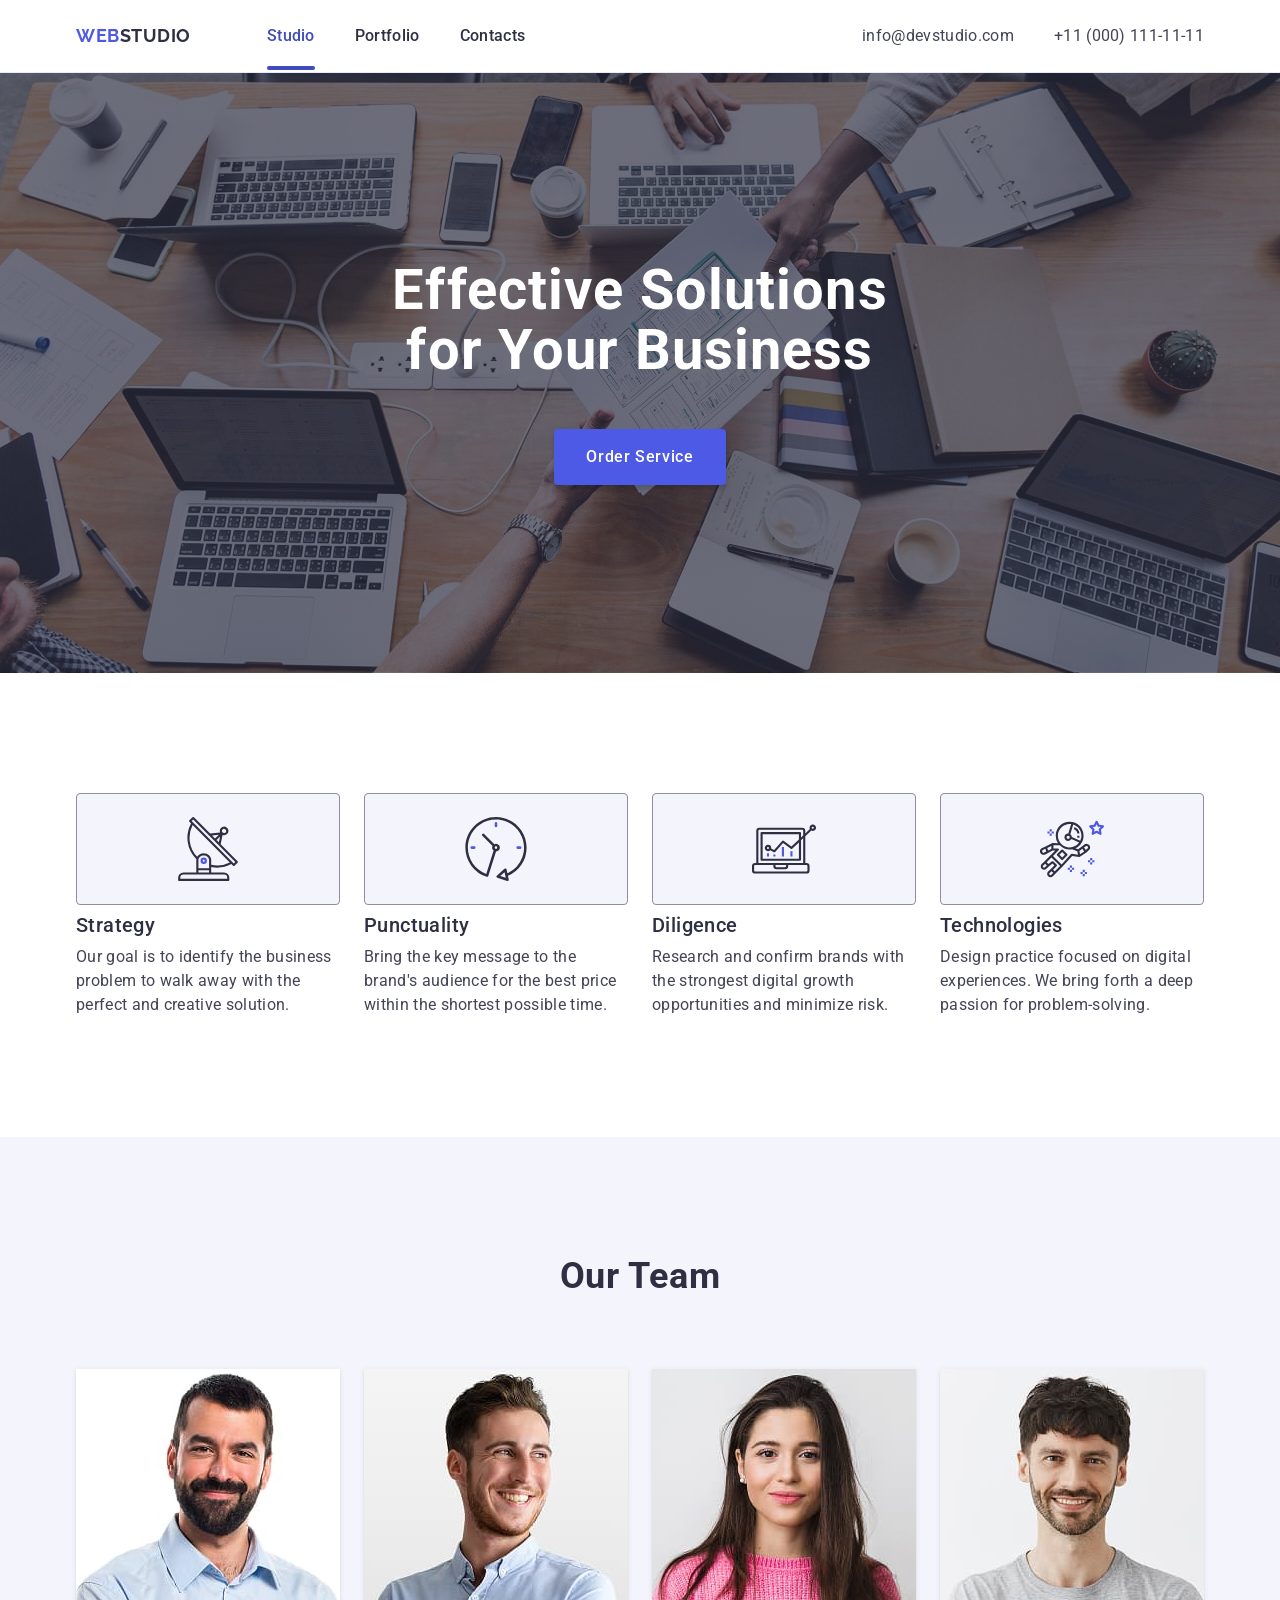
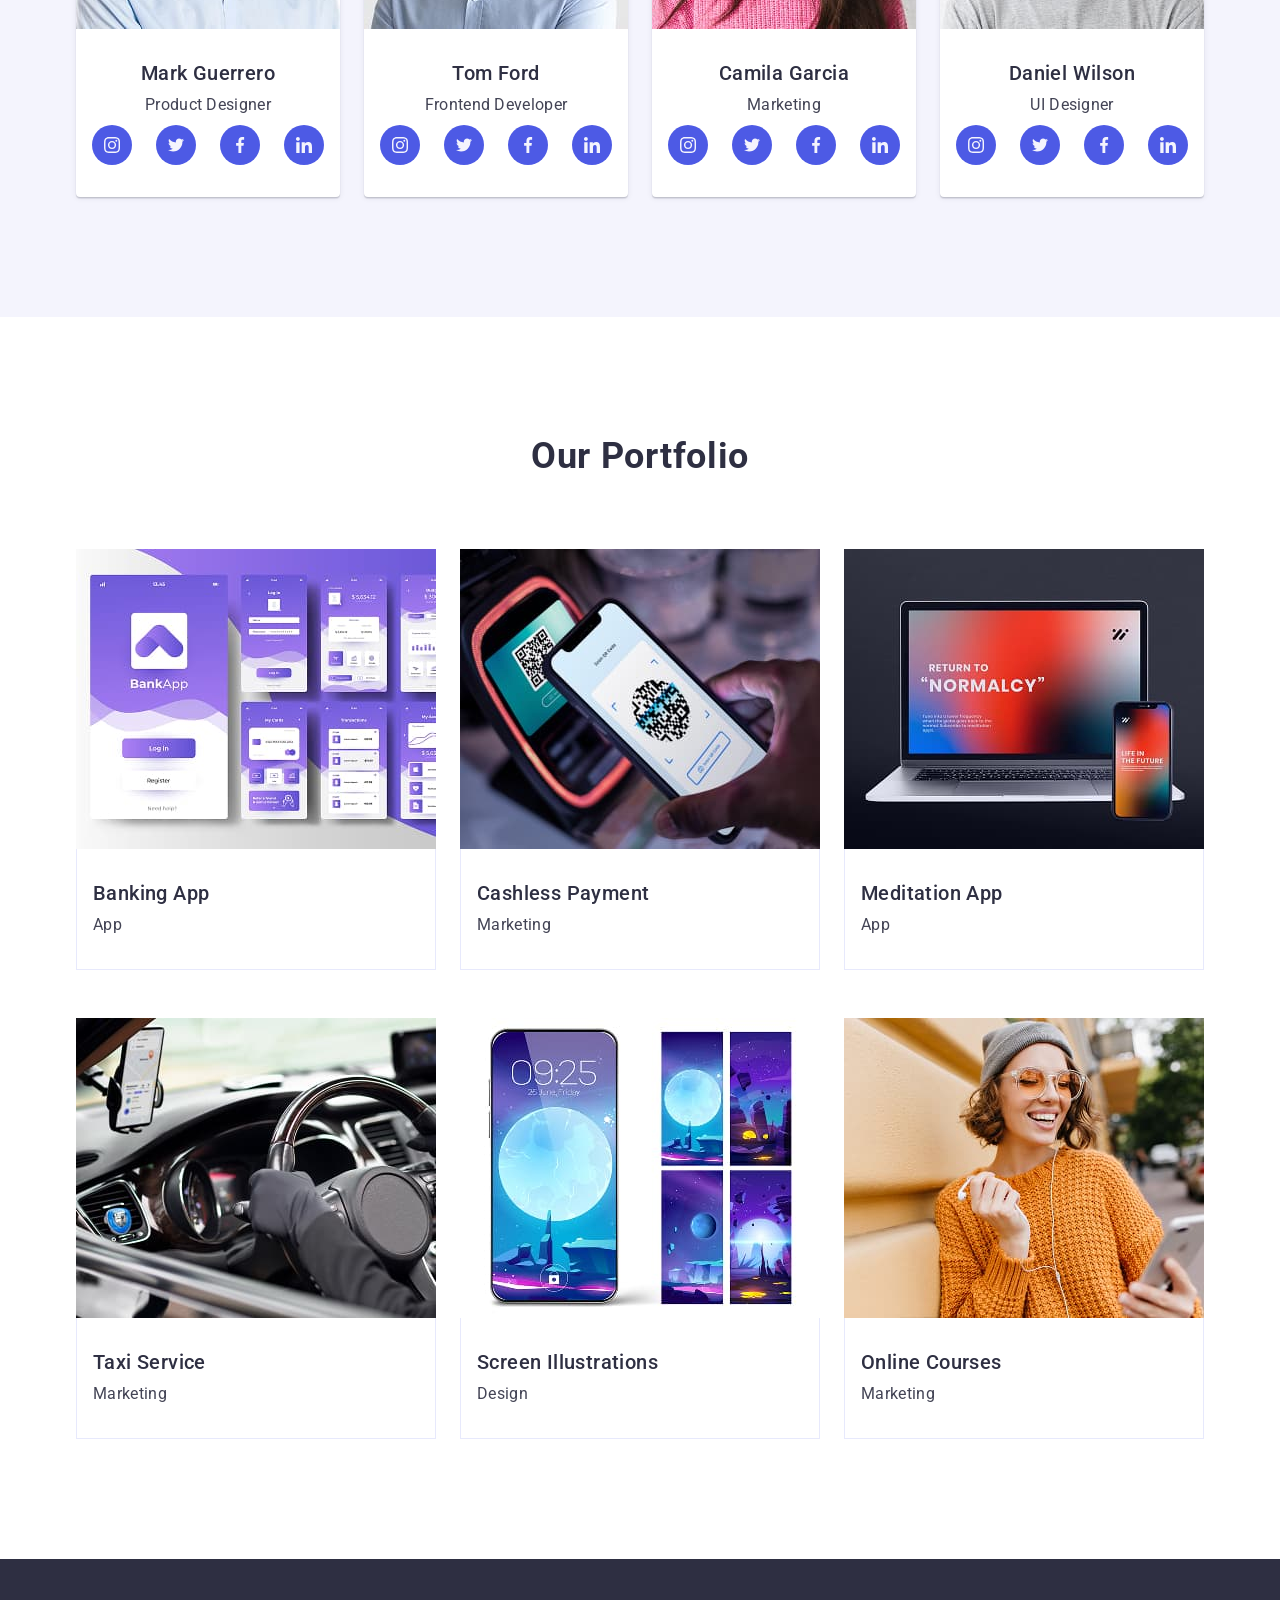
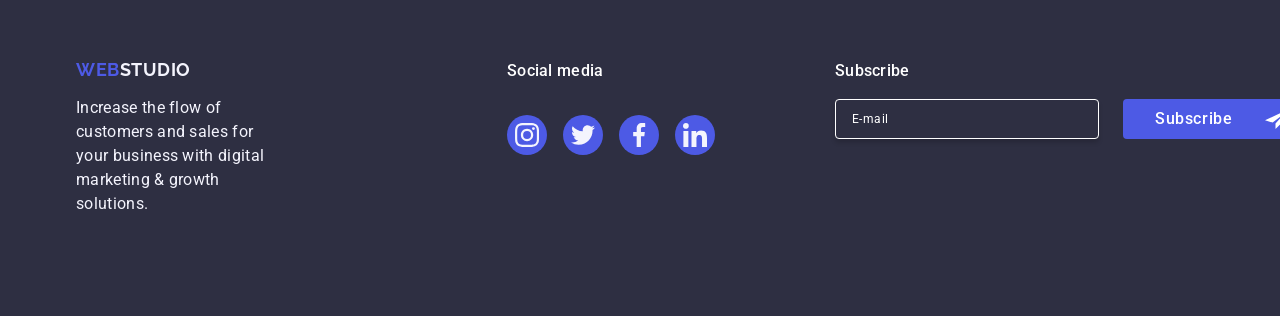
==== commit bb74d93b: "01 - Add files HW#5 & images2x 1. Add all files from HW#5 2. Add all images (resolution 2x) 3. Add @" ====
--- a/index.html
+++ b/index.html
@@ -1,610 +1,606 @@
 <!DOCTYPE html>
-<html lang="uk">
-  <!-- Главный язык документа -->
+<html lang="en">
+  <!-- Головна мова сайта -->
+  <!-- Main language of the document -->
   <head>
-    <!-- Кодировку страницы необходимо указать для того, чтобы браузер корректно отобразил текст -->
     <meta charset="UTF-8" />
-
-    <!-- Краткое описание содержания помогает поисковым системам лучше проиндексировать страницу -->
-    <meta name="description" content="Дизайн та розробка сайтів - Головна сторінка" />
-
-    <!-- Размер окна браузера -->
-    <!-- Ширина - ширина девайса (width=device-width)-->
-    <!-- Масштаб просмотра (initial-scale=1.0) -->
     <meta name="viewport" content="width=device-width, initial-scale=1.0" />
-
-    <!-- Заголовок страницы, который отображается во вкладке браузера -->
-    <!-- Текст заголовка содержит краткое описание содержимого веб-страницы -->
-    <!-- Длина заголовка должна быть не более 60 символов, чтобы полностью поместиться в заголовке -->
+    
     <title>WebStudio</title>
 
-    <!-- Подключение шрифтов -->
+    <!-- Підключення іконки -->
+    <!-- <link rel="shortcut icon" href="favicon.ico" type="images/x-icon"> -->
+    
+     <!-- Підключення шрифтів (crossorigin - для безпечної загрузки) -->
     <link rel="preconnect" href="https://fonts.googleapis.com" />
     <link rel="preconnect" href="https://fonts.gstatic.com" crossorigin />
     <link
-      href="https://fonts.googleapis.com/css2?family=Raleway:wght@700&family=Roboto:wght@400;500;700;900&display=swap"
+      href="https://fonts.googleapis.com/css2?family=Raleway:wght@700&family=Roboto:wght@400;500;700&display=swap"
       rel="stylesheet"
     />
 
-    <!-- подключается нормализатор стилей для всех браузеров - перед подключением остальных стилей -->
+    <!-- Спочатку підключаємо нормалізатор стилів -->
     <link
       rel="stylesheet"
-      href="https://cdnjs.cloudflare.com/ajax/libs/modern-normalize/1.0.0/modern-normalize.min.css"
+      href="https://cdnjs.cloudflare.com/ajax/libs/modern-normalize/3.0.1/modern-normalize.min.css"
     />
-
-    <!-- Подключение внешнего файла со стилями -->
+    <!-- Підключаємо стилі сайту -->
     <link rel="stylesheet" href="./css/styles.css" />
   </head>
+  
   <body class="page">
-    <!-- Заголовок -->
+    <!-- Верхня лінія сайту -->
+    <!-- Top line of the site -->
     <header class="page-header">
       <div class="container">
-        <!-- Ссылка - На основную страничку сайта -->
-        <a href="./index.html" title="Перехід на основну сторінку" class="logo link"
-          ><span class="logo-blue">Web</span><span class="logo-black">Studio</span></a
-        >
-        <!-- Навигация - это ссылки на другие странички -->
-        <nav>
-          <ul class="nav-site list">
-            <li class="item">
-              <a href="./index.html" title="Основна сторінка" class="link current">Студія</a>
-            </li>
-            <li class="item">
-              <a href="./portfolio.html" title="Наші проекти" class="link">Портфоліо</a>
-            </li>
-            <li class="item">
-              <a href="./button-icon.html" title="Наші контакти" class="link">Контакти</a>
-            </li>
-            <li class="item">
-              <a href="./menu.html" title="Випадаюче меню" class="link">Меню</a>
-            </li>
-            <li class="item">
-              <a href="./button-icon.html" title="Кнопка+Іконка" class="link">Кнопка</a>
-            </li>
-            <li class="item">
-              <a href="./form-input.html" title="form-input" class="link">Вікно</a>
-            </li>
+        <!-- Навігація – це посилання на інші сторінки -->
+        <!-- Navigation is links to other pages -->
+        <nav class="nav">
+          <!-- Посилання - На основну сторінку сайту -->
+          <!-- Link - To the main page of the site -->
+          <a href="./index.html" class="logo"
+            >Web<span class="logo-end">Studio</span></a
+          >
+  
+          <ul class="main-menu">
+            <li class="menu-item"><a href="./index.html" class="menu-link current">Studio</a></li>
+            <li class="menu-item"><a href="" class="menu-link">Portfolio</a></li>
+            <li class="menu-item"><a href="" class="menu-link">Contacts</a></li>
           </ul>
         </nav>
-        <ul class="nav-adress list">
-          <li class="item">
-            <a href="mailto:info@devstudio.com" title="Напиши" class="email link">
-              <svg width="16" height="10" class="email icon">
-                <use href="./icon/icons.svg#icon-envelope"></use>
-              </svg>
-              info@devstudio.com</a
-            >
-          </li>
-          <li class="item">
-            <a href="tel:+380961111111" title="Подзвони" class="tel link">
-              <svg width="10" height="16" class="tel icon">
-                <use href="./icon/icons.svg#icon-smartphone"></use>
-              </svg>
-              +38 096 111 11 11</a
-            >
-          </li>
-        </ul>
+  
+        <address class="address">
+          <ul class="address-list">
+            <li>
+              <a href="mailto:info@devstudio.com"  class="address-link">info@devstudio.com</a>
+            </li>
+            <li>
+              <a href="tel:+110001111111" class="address-link">+11 (000) 111-11-11</a>
+            </li>
+          </ul>
+        </address>
       </div>
     </header>
+
     <main>
-      <!-- Шапка -->
+      <!-- Секція - Понукання до дії -->
+      <!-- Section - Call to action -->
       <section class="hero">
-        <h1 class="hero-title">Ефективні рішення для <br />вашого бізнесу</h1>
-        <button type="button" class="hero-button" data-modal-open>Замовити послугу</button>
+        <div class="container">
+          <h1 class="hero-title">Effective Solutions for Your Business</h1>
+          <button type="button" class="hero-button">Order Service</button>
+        </div>
       </section>
 
-      <!-- Наши Преимущества -->
-      <section class="section no-padding-bottom">
-        <div class="feature container">
-          <h2 class="feature section-title" aria-label="Особливості">Особливості</h2>
-          <ul class="feature-list list">
-            <li class="item antenna">
-              <div class="feature-item-icon">
-                <svg width="70" height="70" class="icon">
-                  <use href="./icon/icons.svg#icon-antenna"></use>
+      <!-- Переваги -->
+      <!-- Features -->
+      <section class="section feature">
+        <div class="container">
+          <h2 class="section-title visually-hidden">Features</h2>
+          <ul class="feature-list">
+
+            <!-- feature - 1 -->
+            <li class="feature-item">
+              <div class="feature-icon">
+                <svg width="64" height="64" class="icon">
+                  <use href="./images/icons.svg#icon-antenna"></use>
                 </svg>
               </div>
 
-              <h3 class="title">УВАГА ДО ДЕТАЛЕЙ</h3>
-              <p class="text">
-                Ідейні міркування, і навіть початок повсякденної роботи з формування позиції.
+              <h3 class="feature-title">Strategy</h3>
+              <p class="feature-text">
+                Our goal is to identify the business problem to walk away with the
+                perfect and creative solution.
               </p>
             </li>
-            <li class="item clock">
-              <div class="feature-item-icon">
-                <svg width="70" height="70" class="icon">
-                  <use href="./icon/icons.svg#icon-clock"></use>
+            <!-- feature - 2 -->
+            <li class="feature-item">
+              <div class="feature-icon">
+                <svg width="64" height="64" class="icon">
+                  <use href="./images/icons.svg#icon-clock"></use>
                 </svg>
               </div>
-
-              <h3 class="title">ПУНКТУАЛЬНІСТЬ</h3>
-              <p class="text">
-                Завдання організації, особливо рамки і місце навчання кадрів тягне у себе.
+              <h3 class="feature-title">Punctuality</h3>
+              <p class="feature-text">
+                Bring the key message to the brand's audience for the best price
+                within the shortest possible time.
               </p>
             </li>
-            <li class="item diagram">
-              <div class="feature-item-icon">
-                <svg width="70" height="70" class="icon">
-                  <use href="./icon/icons.svg#icon-diagram"></use>
+            <!-- feature - 3 -->
+            <li class="feature-item">
+              <div class="feature-icon">
+                <svg width="64" height="64" class="icon">
+                  <use href="./images/icons.svg#icon-diagram"></use>
                 </svg>
               </div>
-
-              <h3 class="title">ПЛАНУВАННЯ</h3>
-              <p class="text">Так само консультація з широким активом значною мірою зумовлює.</p>
-            </li>
-            <li class="item astronaut">
-              <div class="feature-item-icon">
-                <svg width="70" height="70" class="icon">
-                  <use href="./icon/icons.svg#icon-astronaut"></use>
+              <h3 class="feature-title">Diligence</h3>
+              <p class="feature-text">
+                Research and confirm brands with the strongest digital growth
+                opportunities and minimize risk.
+              </p>
+            </li>
+            <!-- feature - 4 -->
+            <li class="feature-item">
+              <div class="feature-icon">
+                <svg width="64" height="64" class="icon">
+                  <use href="./images/icons.svg#icon-astronaut"></use>
                 </svg>
               </div>
-
-              <h3 class="title">СУЧАСНІ ТЕХНОЛОГІЇ</h3>
-              <p class="text">
-                Значимість цих проблем настільки очевидна, що реалізація планових завдань.
+              <h3 class="feature-title">Technologies</h3>
+              <p class="feature-text">
+                Design practice focused on digital experiences. We bring forth a
+                deep passion for problem-solving.
               </p>
+            </li>
+        </ul>
+        </div>      
+      </section>
+
+      <!-- Наша команда -->
+      <!-- Our Team -->
+      <section class="section team">
+        <div class="container">
+          <h2 class="section-title">Our Team</h2>
+          <ul class="card-list">
+            <!-- team card 1 -->
+            <li class="card-item">
+              <img class="card-img"
+                srcset="./images/teamcard-1.jpg 1x, ./images/teamcard-1@2x.jpg 2x"
+                src="./images/teamcard-1.jpg"
+                alt="Photo Mark Guerrero Product Designer"                
+              />
+              <div class="card-content">
+                <h3 class="card-name">Mark Guerrero</h3>
+                <p class="card-position">Product Designer</p>
+                <ul class="social-list">
+                  <li class="social-item">
+                    <a href="" class="link">
+                      <svg width="16" height="16" class="icon">
+                        <use href="./images/icons.svg#icon-instagram"></use>
+                      </svg>
+                    </a>
+                  </li>
+                  <li class="social-item">
+                    <a href="" class="link">
+                      <svg width="16" height="16" class="icon">
+                        <use href="./images/icons.svg#icon-twitter"></use>
+                      </svg>
+                    </a>
+                  </li>
+                  <li class="social-item">
+                    <a href="" class="link">
+                      <svg width="16" height="16" class="icon">
+                        <use href="./images/icons.svg#icon-facebook"></use>
+                      </svg>
+                    </a>
+                  </li>
+                  <li class="social-item">
+                    <a href="" class="link">
+                      <svg width="16" height="16" class="icon">
+                        <use href="./images/icons.svg#icon-linkedin"></use>
+                      </svg>
+                    </a>
+                  </li>
+                </ul>
+              </div>
+            </li>
+            <!-- team card 2 -->
+            <li class="card-item">
+              <img class="card-img"
+                srcset="./images/teamcard-2.jpg 1x, ./images/teamcard-2@2x.jpg 2x"
+                src="./images/teamcard-2.jpg"
+                alt="Photo Tom Ford Frontend Developer"
+              />
+              <div class="card-content">
+                <h3 class="card-name">Tom Ford</h3>
+                <p class="card-position">Frontend Developer</p>
+                <ul class="social-list">
+                  <li class="social-item">
+                    <a href="" class="link">
+                      <svg width="16" height="16" class="icon">
+                        <use href="./images/icons.svg#icon-instagram"></use>
+                      </svg>
+                    </a>
+                  </li>
+                  <li class="social-item">
+                    <a href="" class="link">
+                      <svg width="16" height="16" class="icon">
+                        <use href="./images/icons.svg#icon-twitter"></use>
+                      </svg>
+                    </a>
+                  </li>
+                  <li class="social-item">
+                    <a href="" class="link">
+                      <svg width="16" height="16" class="icon">
+                        <use href="./images/icons.svg#icon-facebook"></use>
+                      </svg>
+                    </a>
+                  </li>
+                  <li class="social-item">
+                    <a href="" class="link">
+                      <svg width="16" height="16" class="icon">
+                        <use href="./images/icons.svg#icon-linkedin"></use>
+                      </svg>
+                    </a>
+                  </li>
+                </ul>
+              </div>
+            </li>
+            <!-- team card 3 -->
+            <li class="card-item">
+              <img class="card-img"
+                srcset="./images/teamcard-3.jpg 1x, ./images/teamcard-3@2x.jpg 2x"
+                src="./images/teamcard-3.jpg"
+                alt="Photo Camila Garcia Marketing"
+              />
+              <div class="card-content">
+                <h3 class="card-name">Camila Garcia</h3>
+                <p class="card-position">Marketing</p>
+                <ul class="social-list">
+                  <li class="social-item">
+                    <a href="" class="link">
+                      <svg width="16" height="16" class="icon">
+                        <use href="./images/icons.svg#icon-instagram"></use>
+                      </svg>
+                    </a>
+                  </li>
+                  <li class="social-item">
+                    <a href="" class="link">
+                      <svg width="16" height="16" class="icon">
+                        <use href="./images/icons.svg#icon-twitter"></use>
+                      </svg>
+                    </a>
+                  </li>
+                  <li class="social-item">
+                    <a href="" class="link">
+                      <svg width="16" height="16" class="icon">
+                        <use href="./images/icons.svg#icon-facebook"></use>
+                      </svg>
+                    </a>
+                  </li>
+                  <li class="social-item">
+                    <a href="" class="link">
+                      <svg width="16" height="16" class="icon">
+                        <use href="./images/icons.svg#icon-linkedin"></use>
+                      </svg>
+                    </a>
+                  </li>
+                </ul>
+              </div>
+            </li>
+            <!-- team card 4 -->
+            <li class="card-item">
+              <img class="card-img"
+                srcset="./images/teamcard-4.jpg 1x, ./images/teamcard-4@2x.jpg 2x"
+                src="./images/teamcard-4.jpg"
+                alt="Photo Daniel Wilson UI Designer"
+              />
+              <div class="card-content">
+                <h3 class="card-name">Daniel Wilson</h3>
+                <p class="card-position">UI Designer</p>
+                <ul class="social-list">
+                  <li class="social-item">
+                    <a href="" class="link">
+                      <svg width="16" height="16" class="icon">
+                        <use href="./images/icons.svg#icon-instagram"></use>
+                      </svg>
+                    </a>
+                  </li>
+                  <li class="social-item">
+                    <a href="" class="link">
+                      <svg width="16" height="16" class="icon">
+                        <use href="./images/icons.svg#icon-twitter"></use>
+                      </svg>
+                    </a>
+                  </li>
+                  <li class="social-item">
+                    <a href="" class="link">
+                      <svg width="16" height="16" class="icon">
+                        <use href="./images/icons.svg#icon-facebook"></use>
+                      </svg>
+                    </a>
+                  </li>
+                  <li class="social-item">
+                    <a href="" class="link">
+                      <svg width="16" height="16" class="icon">
+                        <use href="./images/icons.svg#icon-linkedin"></use>
+                      </svg>
+                    </a>
+                  </li>
+                </ul>
+              </div>
             </li>
           </ul>
         </div>
+        
       </section>
 
-      <!-- Чем мы занимаемся -->
-      <section class="section work">
+      <!-- Наше портфоліо -->
+      <!-- Our Portfolio -->
+      <section class="section projects">
         <div class="container">
-          <h2 class="section-title">Чим ми займаємося</h2>
-          <ul class="work-list list">
-            <li class="work-list-item">
-              <a href="" class="link">
-                <div class="image-box">
-                  <img
-                    src="./images/type-work-1.jpg"
-                    alt="Вид роботи 1"
-                    width="370"
-                    height="294"
-                    class="image"
-                  />
-                  <h3 class="description">Десктопні додатки</h3>
-                </div>
-              </a>
-            </li>
-            <li class="work-list-item">
-              <a href="" class="link">
-                <div class="image-box">
-                  <img
-                    src="./images/type-work-2.jpg"
-                    alt="Вид роботи 2"
-                    width="370"
-                    height="294"
-                    class="image"
-                  />
-                  <h3 class="description">Мобільні додатки</h3>
-                </div>
-              </a>
-            </li>
-            <li class="work-list-item">
-              <a href="" class="link">
-                <div class="image-box">
-                  <img
-                    src="./images/type-work-3.jpg"
-                    alt="Вид роботи 3"
-                    width="370"
-                    height="294"
-                    class="image"
-                  />
-                  <h3 class="description">Дизайнерські рішення</h3>
-                </div>
-              </a>
-            </li>
+          <h2 class="section-title">Our Portfolio</h2>
+          <ul class="project-list">
+
+            <!-- Project - 1 -->
+            <li class="project-item">
+
+              <div class="project-img">
+                <img 
+                  srcset="./images/project-1.jpg 1x, ./images/project-1@2x.jpg 2x"
+                  src="./images/project-1.jpg"
+                  alt="Project Banking App"
+                /> 
+                <p class="project-overlay">
+                  14 Stylish and User-Friendly App Design Concepts · Task Manager App · Calorie Tracker App · Exotic Fruit Ecommerce App · Cloud Storage App
+                </p>               
+              </div>
+          
+              <div class="project-content">
+                <h3 class="project-title">Banking App</h3>
+                <p class="project-type">App</p>
+              </div>
+            </li>
+
+            <!-- Project - 2 -->
+            <li class="project-item">
+                            
+              <div class="project-img">
+                <img 
+                  srcset="./images/project-2.jpg 1x, ./images/project-2@2x.jpg 2x"
+                  src="./images/project-2.jpg"
+                  alt="Project Cashless Payment"
+                /> 
+                <p class="project-overlay">
+                  14 Stylish and User-Friendly App Design Concepts · Task Manager App · Calorie Tracker App · Exotic Fruit Ecommerce App · Cloud Storage App
+                </p> 
+              </div>
+          
+              <div class="project-content">
+                <h3 class="project-title">Cashless Payment</h3>
+                <p class="project-type">Marketing</p>
+              </div>
+            </li>
+
+            <!-- Project - 3 -->
+            <li class="project-item">
+                            
+              <div class="project-img">
+                <img 
+                  srcset="./images/project-3.jpg 1x, ./images/project-3@2x.jpg 2x"
+                  src="./images/project-3.jpg"
+                  alt="Project Meditation App"
+                /> 
+                <p class="project-overlay">
+                  14 Stylish and User-Friendly App Design Concepts · Task Manager App · Calorie Tracker App · Exotic Fruit Ecommerce App · Cloud Storage App
+                </p>               
+              </div>
+          
+              <div class="project-content">
+                <h3 class="project-title">Meditation App</h3>
+                <p class="project-type">App</p>
+              </div>
+            </li>
+
+            <!-- Project - 4 -->
+            <li class="project-item">
+                            
+              <div class="project-img">
+                <img 
+                  srcset="./images/project-4.jpg 1x, ./images/project-4@2x.jpg 2x"
+                  src="./images/project-4.jpg"
+                  alt="Project Taxi Service"
+                /> 
+                <p class="project-overlay">
+                  14 Stylish and User-Friendly App Design Concepts · Task Manager App · Calorie Tracker App · Exotic Fruit Ecommerce App · Cloud Storage App
+                </p>
+              </div>
+          
+              <div class="project-content">
+                <h3 class="project-title">Taxi Service</h3>
+                <p class="project-type">Marketing</p>
+              </div>
+            </li>
+
+            <!-- Project - 5 -->
+            <li class="project-item">
+                            
+              <div class="project-img">
+                <img 
+                  srcset="./images/project-5.jpg 1x, ./images/project-5@2x.jpg 2x"
+                  src="./images/project-5.jpg"
+                  alt="Project Screen Illustrations"
+                /> 
+                <p class="project-overlay">
+                  14 Stylish and User-Friendly App Design Concepts · Task Manager App · Calorie Tracker App · Exotic Fruit Ecommerce App · Cloud Storage App
+                </p>
+              </div>
+          
+              <div class="project-content">
+                <h3 class="project-title">Screen Illustrations</h3>
+                <p class="project-type">Design</p>
+              </div>
+            </li>
+
+            <!-- Project - 6 -->
+            <li class="project-item">
+                            
+              <div class="project-img">
+                <img 
+                  srcset="./images/project-6.jpg 1x, ./images/project-6@2x.jpg 2x"
+                  src="./images/project-6.jpg"
+                  alt="Project Online Courses"
+                /> 
+                <p class="project-overlay">
+                  14 Stylish and User-Friendly App Design Concepts · Task Manager App · Calorie Tracker App · Exotic Fruit Ecommerce App · Cloud Storage App
+                </p>
+              </div>
+          
+              <div class="project-content">
+                <h3 class="project-title">Online Courses</h3>
+                <p class="project-type">Marketing</p>
+              </div>
+            </li>
+
           </ul>
         </div>
-      </section>
-
-      <!-- Наша команда-->
-      <section class="section team">
-        <div class="container">
-          <h2 class="section-title">Наша команда</h2>
-          <ul class="team-list list">
-            <!-- team card 1 -->
-            <li class="team-list-item">
-              <img
-                src="./images/team-1.jpg"
-                alt="Фото Ігор Дем'яненко"
-                width="270"
-                height="260"
-                class="photo"
-              />
-              <h3 class="name">Ігор Дем'яненко</h3>
-              <p class="type-worker">Product Designer</p>
-              <ul class="social-links list">
-                <li class="item">
-                  <a href="" class="link" aria-label="instagram">
-                    <svg class="icon" width="20" height="20">
-                      <use href="./icon/icons.svg#icon-instagram"></use>
-                    </svg>
-                  </a>
-                </li>
-                <li class="item">
-                  <a href="" class="link" aria-label="twitter">
-                    <svg class="icon" width="20" height="20">
-                      <use href="./icon/icons.svg#icon-twitter"></use>
-                    </svg>
-                  </a>
-                </li>
-                <li class="item">
-                  <a href="" class="link" aria-label="facebook">
-                    <svg class="icon" width="20" height="20">
-                      <use href="./icon/icons.svg#icon-facebook"></use>
-                    </svg>
-                  </a>
-                </li>
-                <li class="item">
-                  <a href="" class="link" aria-label="linkedin">
-                    <svg class="icon" width="20" height="20">
-                      <use href="./icon/icons.svg#icon-linkedin"></use>
-                    </svg>
-                  </a>
-                </li>
-              </ul>
-            </li>
-            <!-- team card 2 -->
-            <li class="team-list-item">
-              <img
-                src="./images/team-2.jpg"
-                alt="Фото Ольга Рєпіна"
-                width="270"
-                height="260"
-                class="photo"
-              />
-              <h3 class="name">Ольга Рєпіна</h3>
-              <p class="type-worker">Frontend Developer</p>
-              <ul class="social-links list">
-                <li class="item">
-                  <a href="" class="link">
-                    <svg class="icon" width="20" height="20">
-                      <use href="./icon/icons.svg#icon-instagram"></use>
-                    </svg>
-                  </a>
-                </li>
-                <li class="item">
-                  <a href="" class="link">
-                    <svg class="icon" width="20" height="20">
-                      <use href="./icon/icons.svg#icon-twitter"></use>
-                    </svg>
-                  </a>
-                </li>
-                <li class="item">
-                  <a href="" class="link">
-                    <svg class="icon" width="20" height="20">
-                      <use href="./icon/icons.svg#icon-facebook"></use>
-                    </svg>
-                  </a>
-                </li>
-                <li class="item">
-                  <a href="" class="link">
-                    <svg class="icon" width="20" height="20">
-                      <use href="./icon/icons.svg#icon-linkedin"></use>
-                    </svg>
-                  </a>
-                </li>
-              </ul>
-            </li>
-            <!-- team card 3 -->
-            <li class="team-list-item">
-              <img
-                src="./images/team-3.jpg"
-                alt="Фото Микола Тарасов"
-                width="270"
-                height="260"
-                class="photo"
-              />
-              <h3 class="name">Микола Тарасов</h3>
-              <p class="type-worker">Marketing</p>
-              <ul class="social-links list">
-                <li class="item">
-                  <a href="" class="link">
-                    <svg class="icon" width="20" height="20">
-                      <use href="./icon/icons.svg#icon-instagram"></use>
-                    </svg>
-                  </a>
-                </li>
-                <li class="item">
-                  <a href="" class="link">
-                    <svg class="icon" width="20" height="20">
-                      <use href="./icon/icons.svg#icon-twitter"></use>
-                    </svg>
-                  </a>
-                </li>
-                <li class="item">
-                  <a href="" class="link">
-                    <svg class="icon" width="20" height="20">
-                      <use href="./icon/icons.svg#icon-facebook"></use>
-                    </svg>
-                  </a>
-                </li>
-                <li class="item">
-                  <a href="" class="link">
-                    <svg class="icon" width="20" height="20">
-                      <use href="./icon/icons.svg#icon-linkedin"></use>
-                    </svg>
-                  </a>
-                </li>
-              </ul>
-            </li>
-            <!-- team card 4 -->
-            <li class="team-list-item">
-              <img
-                src="./images/team-4.jpg"
-                alt="Фото Михайло Єрмаков"
-                width="270"
-                height="260"
-                class="photo"
-              />
-              <h3 class="name">Михайло Єрмаков</h3>
-              <p class="type-worker">UI Designer</p>
-              <ul class="social-links list">
-                <li class="item">
-                  <a href="" class="link">
-                    <svg class="icon" width="20" height="20">
-                      <use href="./icon/icons.svg#icon-instagram"></use>
-                    </svg>
-                  </a>
-                </li>
-                <li class="item">
-                  <a href="" class="link">
-                    <svg class="icon" width="20" height="20">
-                      <use href="./icon/icons.svg#icon-twitter"></use>
-                    </svg>
-                  </a>
-                </li>
-                <li class="item">
-                  <a href="" class="link">
-                    <svg class="icon" width="20" height="20">
-                      <use href="./icon/icons.svg#icon-facebook"></use>
-                    </svg>
-                  </a>
-                </li>
-                <li class="item">
-                  <a href="" class="link">
-                    <svg class="icon" width="20" height="20">
-                      <use href="./icon/icons.svg#icon-linkedin"></use>
-                    </svg>
-                  </a>
-                </li>
-              </ul>
-            </li>
-          </ul>
-        </div>
-      </section>
-
-      <!-- Клиенты -->
-      <section class="section client">
-        <div class="container">
-          <h2 class="section-title">Постійні клієнти</h2>
-          <ul class="client-list list">
-            <li class="client-list-item">
-              <a href="" class="client-link" aria-label="Клієнт 1">
-                <!-- Встроенный SVG -->
-                <!-- <svg class="client-svg" viewBox="0 0 41 47" xmlns="http://www.w3.org/2000/svg">
-                  <path
-                    class="path"
-                    fill-rule="evenodd"
-                    clip-rule="evenodd"
-                    d="M6 0L13.0078 6.63413L0 6.62646V38.8137H34V26.507L41 33.1338V0H6ZM33.6924 25.7283L13.8226 6.91796H33.6924V25.7283ZM27.5231 34.1055H5.38008V12.4579H6.9453V32.6397H27.5231V34.1055ZM10.6089 43.0991L9.79102 44.7837L8.97314 43.0991H8.28711L9.48096 45.3452V46.6538H10.1011V45.3452L11.2925 43.0991H10.6089ZM11.6367 46.6538L11.9248 45.8262H13.3018L13.5923 46.6538H14.2368L12.8916 43.0991H12.3374L10.9946 46.6538H11.6367ZM12.6133 43.8535L13.1284 45.3281H12.0981L12.6133 43.8535ZM15.8701 45.2427C15.7806 45.3794 15.7358 45.5299 15.7358 45.6943C15.7358 45.9938 15.8408 46.2371 16.0508 46.4243C16.2624 46.6099 16.5439 46.7026 16.8955 46.7026C17.2471 46.7026 17.5498 46.6074 17.8037 46.417L18.0039 46.6538H18.6924L18.1699 46.0361C18.375 45.7562 18.4775 45.3973 18.4775 44.9595H17.9624C17.9624 45.1987 17.9128 45.416 17.8135 45.6113L17.1274 44.8008L17.3691 44.625C17.54 44.5013 17.6629 44.3776 17.7378 44.2539C17.8127 44.1286 17.8501 43.9919 17.8501 43.8438C17.8501 43.6191 17.7671 43.4312 17.6011 43.2798C17.4367 43.1268 17.2251 43.0503 16.9663 43.0503C16.6798 43.0503 16.452 43.1317 16.2827 43.2944C16.1134 43.4556 16.0288 43.6753 16.0288 43.9536C16.0288 44.0675 16.0557 44.1855 16.1094 44.3076C16.1647 44.4297 16.2616 44.5778 16.3999 44.752C16.1362 44.9408 15.9596 45.1043 15.8701 45.2427ZM17.4741 46.0288C17.3 46.1623 17.1128 46.229 16.9126 46.229C16.7352 46.229 16.5936 46.1777 16.4878 46.0752C16.382 45.9727 16.3291 45.8392 16.3291 45.6748C16.3291 45.4844 16.4268 45.3151 16.6221 45.167L16.6978 45.1133L17.4741 46.0288ZM16.8369 44.4541C16.6693 44.2474 16.5854 44.0757 16.5854 43.939C16.5854 43.8201 16.6196 43.7217 16.688 43.6436C16.7563 43.5654 16.8483 43.5264 16.9639 43.5264C17.0713 43.5264 17.16 43.5597 17.23 43.6265C17.3 43.6916 17.335 43.7705 17.335 43.8633C17.335 44.0033 17.2845 44.118 17.1836 44.2075L17.1079 44.2686L16.8369 44.4541ZM22.623 46.3853C22.8672 46.172 23.0072 45.8758 23.043 45.4966H22.4277C22.3952 45.7505 22.3179 45.932 22.1958 46.041C22.0737 46.1501 21.8914 46.2046 21.6489 46.2046C21.3836 46.2046 21.1818 46.1037 21.0435 45.9019C20.9067 45.7 20.8384 45.4071 20.8384 45.0229V44.708C20.8416 44.3288 20.9149 44.0415 21.0581 43.8462C21.203 43.6493 21.4097 43.5508 21.6782 43.5508C21.9093 43.5508 22.0843 43.6077 22.2031 43.7217C22.3236 43.834 22.3984 44.0179 22.4277 44.2734H23.043C23.0039 43.8844 22.8647 43.5833 22.6255 43.3701C22.3862 43.1569 22.0705 43.0503 21.6782 43.0503C21.3869 43.0503 21.1297 43.1195 20.9067 43.2578C20.6854 43.3962 20.5153 43.5931 20.3965 43.8486C20.2777 44.1042 20.2183 44.3996 20.2183 44.7349V45.0669C20.2231 45.394 20.2842 45.6813 20.4014 45.9287C20.5186 46.1761 20.6846 46.3674 20.8994 46.5024C21.1159 46.6359 21.3657 46.7026 21.6489 46.7026C22.0542 46.7026 22.3789 46.5968 22.623 46.3853ZM26.2534 45.8872C26.3739 45.6235 26.4341 45.3175 26.4341 44.9692V44.7715C26.4325 44.4248 26.3706 44.1213 26.2485 43.8608C26.1265 43.5988 25.9531 43.3986 25.7285 43.2603C25.5055 43.1203 25.2492 43.0503 24.9595 43.0503C24.6698 43.0503 24.4126 43.1211 24.188 43.2627C23.965 43.4027 23.7917 43.6053 23.668 43.8706C23.5459 44.1359 23.4849 44.4419 23.4849 44.7886V44.9888C23.4865 45.3289 23.5483 45.6292 23.6704 45.8896C23.7941 46.1501 23.9683 46.3511 24.1929 46.4927C24.4191 46.6326 24.6763 46.7026 24.9644 46.7026C25.2557 46.7026 25.5129 46.6326 25.7358 46.4927C25.9604 46.3511 26.133 46.1493 26.2534 45.8872ZM25.5918 43.8779C25.7415 44.0879 25.8164 44.3898 25.8164 44.7837V44.9692C25.8164 45.3696 25.7423 45.674 25.5942 45.8823C25.4478 46.0907 25.2378 46.1948 24.9644 46.1948C24.6942 46.1948 24.4826 46.0882 24.3296 45.875C24.1782 45.6618 24.1025 45.3599 24.1025 44.9692V44.7642C24.1058 44.3817 24.1823 44.0863 24.332 43.8779C24.4834 43.668 24.6925 43.563 24.9595 43.563C25.2329 43.563 25.4437 43.668 25.5918 43.8779Z"
-                    fill="#AFB1B8"
-                  />
-                </svg> -->
-                <svg class="client-svg" width="41" height="47">
-                  <use href="./icon/icons.svg#icon-client-1"></use>
-                </svg>
-              </a>
-            </li>
-            <li class="client-list-item">
-              <a href="" class="client-link" aria-label="Клієнт 2">
-                <svg class="client-svg" width="40" height="52">
-                  <use href="./icon/icons.svg#icon-client-2"></use>
-                </svg>
-              </a>
-            </li>
-            <li class="client-list-item">
-              <a href="" class="client-link" aria-label="Клієнт 3">
-                <svg class="client-svg" width="44" height="42">
-                  <use href="./icon/icons.svg#icon-client-3"></use>
-                </svg>
-              </a>
-            </li>
-            <li class="client-list-item">
-              <a href="" class="client-link" aria-label="Клієнт 4">
-                <svg class="client-svg" width="85" height="41">
-                  <use class="client" href="./icon/icons.svg#icon-client-4"></use>
-                </svg>
-              </a>
-            </li>
-            <li class="client-list-item">
-              <a href="" class="client-link" aria-label="Клієнт 5">
-                <svg class="client-svg" width="63" height="46">
-                  <use href="./icon/icons.svg#icon-client-5"></use>
-                </svg>
-              </a>
-            </li>
-            <li class="client-list-item">
-              <a href="" class="client-link" aria-label="Клієнт 6">
-                <svg class="client-svg" width="94" height="44">
-                  <use href="./icon/icons.svg#icon-client-6"></use>
-                </svg>
-              </a>
-            </li>
-          </ul>
-        </div>
+
       </section>
     </main>
 
-    <!-- Футер - подвал сайта -->
-    <footer>
+    <!-- Футер -->
+    <!-- footer -->
+    <footer class="page-footer">
       <div class="container">
-        <div class="address">
-          <a href="./index.html" title="Перехід на основну сторінку" class="logo link"
-            ><span class="logo-blue">Web</span><span class="logo-white">Studio</span></a
+        <div class="left">
+          <!-- Посилання - На основну сторінку сайту -->
+          <!-- Link - To the main page of the site -->
+          <a href="./index.html" class="logo"
+            >Web<span class="logo-end">Studio</span></a
           >
-          <address>
-            <p class="description">м. Київ, пр-т Лесі Українки, 26</p>
-            <p>
-              <a href="mailto:info@devstudio.com" title="Напиши" class="email link"
-                >info@devstudio.com</a
-              >
-            </p>
-            <p>
-              <a href="tel:+380961111111" title="Подзвони" class="tel link">+38 096 111 11 11</a>
-            </p>
-          </address>
+          <p class="text-footer">
+            Increase the flow of customers and sales for your business with digital
+            marketing & growth solutions.
+          </p>
         </div>
-
         <div class="social">
-          <h3 class="title">Приєднуйтесь</h3>
-          <ul class="social-links list">
-            <li class="item">
-              <a href="" class="link" aria-label="instagram">
-                <svg class="icon" width="20" height="20">
-                  <use href="./icon/icons.svg#icon-instagram"></use>
-                </svg>
-              </a>
-            </li>
-            <li class="item">
-              <a href="" class="link" aria-label="twitter">
-                <svg class="icon" width="20" height="20">
-                  <use href="./icon/icons.svg#icon-twitter"></use>
-                </svg>
-              </a>
-            </li>
-            <li class="item">
-              <a href="" class="link" aria-label="facebook">
-                <svg class="icon" width="20" height="20">
-                  <use href="./icon/icons.svg#icon-facebook"></use>
-                </svg>
-              </a>
-            </li>
-            <li class="item">
-              <a href="" class="link" aria-label="linkedin">
-                <svg class="icon" width="20" height="20">
-                  <use href="./icon/icons.svg#icon-linkedin"></use>
-                </svg>
-              </a>
-            </li>
-          </ul>
+          <p class="text">Social media</p>
+          <ul class="social-list">
+                  <li class="social-item">
+                    <a href="" class="link">
+                      <svg width="24" height="24" class="icon">
+                        <use href="./images/icons.svg#icon-instagram"></use>
+                      </svg>
+                    </a>
+                  </li>
+                  <li class="social-item">
+                    <a href="" class="link">
+                      <svg width="24" height="24" class="icon">
+                        <use href="./images/icons.svg#icon-twitter"></use>
+                      </svg>
+                    </a>
+                  </li>
+                  <li class="social-item">
+                    <a href="" class="link">
+                      <svg width="24" height="24" class="icon">
+                        <use href="./images/icons.svg#icon-facebook"></use>
+                      </svg>
+                    </a>
+                  </li>
+                  <li class="social-item">
+                    <a href="" class="link">
+                      <svg width="24" height="24" class="icon">
+                        <use href="./images/icons.svg#icon-linkedin"></use>
+                      </svg>
+                    </a>
+                  </li>
+        </ul>
         </div>
-
-        <!-- Часть футера - Подписка на рассылку -->
-        <div class="newsletter">
-          <h3 class="title">Підпишіться на розсилку</h3>
-          <form name="form-newsletter" action="">
-            <label for="email-newsletter"> </label>
-            <input
-              class="input-email-newsletter"
-              type="email"
-              name="email-newsletter"
-              id="email-newsletter"
-              placeholder="E-mail"
-            />
-            <!-- Кнопка "Подписаться" -->
-            <button class="button" type="submit">
-              Підписатися
-              <svg class="icon" width="24" height="24">
-                <use href="./icon/icons-2.svg#icon-send"></use>
+        <div class="subscribe">
+          <p class="text">Subscribe</p>
+          <form class="subscribe-form">
+            <label class="subscribe-label" >
+              <input 
+                type="email" 
+                placeholder="E-mail" 
+                class="subscribe-input" 
+                id="subscribe-email" 
+                name="subscribe-email"/>
+            </label>
+            
+            <button type="submit" class="subscribe-btn">
+              Subscribe
+              <svg width="24" height="24" class="icon">
+                <use href="./images/icons.svg#icon-send"></use>
               </svg>
             </button>
           </form>
+
         </div>
       </div>
     </footer>
 
-    <!-- Модальное окно - Подложка под модальное окно -->
-    <div class="backdrop is-hidden" data-modal>
-      <!-- <div class="backdrop is-hidden"></div> -->
-      <!-- Само модальное окно -->
-      <div class="form-modal">
-        <h3 class="form-title">Залиште свої дані, ми вам передзвонимо</h3>
-
-        <div class="form-inputs">
-          <div class="form-field">
-            <label for="name">Ім'я</label>
-            <div class="thumb-input">
-              <input type="text" name="user-name" id="name" />
-              <svg class="icon" width="18" height="18">
-                <use href="./icon/icons-2.svg#icon-person"></use>
+    <!-- Модальне вікно -->
+    <!-- <div class="modal-overlay is-open"> -->
+    <div class="modal-overlay ">
+      <div class="modal">
+      
+        <button type="button" class="close-btn">
+          <svg width="8" height="8" class="icon">
+            <use href="./images/icons.svg#icon-close"></use>
+            </svg>
+        </button>
+
+        <p class="modal-title">Leave your contacts and we will call you back</p>
+          
+        <form class="modal-form">
+
+          <div class="modal-input">
+            <label for="user-name" class="input-label">Name</label>
+            <div class="input-thumb">
+              <input type="text" name="user-name" id="user-name" class="input">
+              <svg width="18" height="24" class="icon">
+                <use href="./images/icons.svg#icon-person"></use>
               </svg>
             </div>
           </div>
-
-          <div class="form-field">
-            <label for="tel">Телефон</label>
-            <div class="thumb-input">
-              <input type="tel" name="user-tel" id="tel" />
-              <svg class="icon" width="18" height="18">
-                <use href="./icon/icons-2.svg#icon-phone"></use>
+              
+          <div class="modal-input">
+            <label for="user-phone" class="input-label">Phone</label>
+            <div class="input-thumb">
+              <input type="tel" name="user-phone" id="user-phone" class="input">
+              <svg width="18" height="24" class="icon">
+                <use href="./images/icons.svg#icon-phone"></use>
+              </svg>
+            </div>  
+          </div>
+
+
+          <div class="modal-input">
+            <label for="user-email" class="input-label">Email</label>
+            <div class="input-thumb">
+              <input type="email" name="user-email" id="user-email" class="input">
+              <svg width="18" height="24" class="icon">
+                <use href="./images/icons.svg#icon-email"></use>
               </svg>
             </div>
           </div>
 
-          <div class="form-field">
-            <label for="email">Пошта</label>
-            <div class="thumb-input">
-              <input type="email" name="user-email" id="email" />
-              <svg class="icon" width="18" height="18">
-                <use href="./icon/icons-2.svg#icon-email"></use>
-              </svg>
-            </div>
+          <div class="modal-textarea">
+              <label for="user-comment" class="input-label">Comment</label>
+              <textarea name="user-comment" id="user-comment" rows="5" placeholder="Text input" class="textarea" ></textarea>
           </div>
 
-          <div class="form-field">
-            <label for="comment">Коментар</label>
-            <textarea
-              class="comment"
-              name="comment"
-              id="comment"
-              rows="5"
-              placeholder="Введіть текст"
-            ></textarea>
+          <div class="modal-privacy">
+            <input type="checkbox" name="user-privacy" id="user-privacy" value="true" class="checkbox-input visually-hidden" />
+
+
+            <label for="user-privacy" class="label-privacy">
+
+              <span class="checkbox-icon">
+                <svg width="10" height="8" class="icon">
+                  <use href="./images/icons.svg#icon-checkbox"></use>
+                </svg>
+              </span>
+
+              I accept the terms and conditions of the 
+
+              <a href="" class="privacy-link">Privacy Policy</a>
+
+              
+
+            </label>
+                        
+
+
           </div>
-        </div>
-
-        <div class="form-policy">
-          <input type="checkbox" name="policy" value="ok-policy" id="policy" />
-          <label for="policy">
-            Погоджуюся з розсилкою та приймаю
-            <a href="">Умови договору</a></label
-          >
-        </div>
-
-        <button class="button-submit" type="submit">Відправити</button>
-
-        <button class="button-close" data-modal-close>
-          <svg class="icon-close" width="18" height="18">
-            <use href="./icon/icons.svg#icon-close"></use>
-          </svg>
-        </button>
+          
+
+          <button type="submit" class="send-btn">Send</button>
+        
+        </form>
       </div>
     </div>
 
-    <!-- Ставим перед закрывающим тегом body -->
-    <!-- Файл по определению атрибутов кнопок закрытия-открытия модального окна -->
-    <script src="./js/modal.js"></script>
-
-    <!-- Скрипт для вывода в консоль информацию о вводе данных -->
-    <script>
-      (() => {
-        document.querySelector('.form-newsletter').addEventListener('submit', e => {
-          e.preventDefault();
-          new FormData(e.currentTarget).forEach((value, name) => console.log('${name}: ${value}'));
-        });
-      })();
-    </script>
-
-    <!-- Установка верхнего отступа по высоте шапки для body -->
-    <!-- <script>
-      const { height: pageHeaderHeight } = document
-        .querySelector('.page-header')
-        .getBoundingClientRect();
-
-      document.body.style.paddingTop = '${pageHeaderHeight}px';
-    </script> -->
   </body>
 </html>
--- a/css/styles.css
+++ b/css/styles.css
@@ -1,1473 +1,1146 @@
-/* :root - специфичный аналог селектора <html> в CSS*/
-/* Указываются */
-/* CSS-переменные (кастомные свойства) */
+/* Main styles */
+
+/* Глобальні стилі */
+
+/* Змінні - variables */
 :root {
-  /* #757575 - p, header - a(email) и a(tel) - не активные */
-  --main-text-color: #757575;
-  /* #212121 - h2, h3, a(nav in header) - не активный*/
-  --second-text-color: #212121;
-  /* #2196F3 - logo, a(nav):hover, button(background)*/
-  --acsent-color: #2196f3;
-  /* #FFFFFF - background-page, h1, button(text), footer - logo, adress (почтовый адрес) */
-  --main-white-color: #ffffff;
-  /* #2F303A - background-hero, background-footer */
-  --background-grey-color: #2f303a;
-  /* #F5F4FA - background-section-team */
-  --background-section-color: #f5f4fa;
-  /* #000000 - logo(header)*/
-  --main-black-color: #000000;
-  /* rgba(255,255,255,0.6) - adress (tel,email) */
-  --text-footer-tel-color: rgba(255, 255, 255, 0.6);
-  /* #ECECEC - обводка-header + line в index.html (между header и main)*/
-  --stroke-index-color: #ececec;
-  /* #EEEEEE - обводка карточки в portfolio.html */
-  --stroke-portfolio-color: #eeeeee;
-  /* #AFB1B8 - обводка карточки в разделе Клиенты */
-  --stroke-client-color: #afb1b8;
-}
-
-/* Палитра основных цветов */
-/* #757575 - p, a(email) и a(tel) - не активные */
-/* #212121 - h2, h3, a(nav in header) - не активный*/
-/* #2196F3 - logo, a(nav):hover, button(background)*/
-/* #FFFFFF - background-page, h1, button(text), footer - logo, adress (почтовый адрес) */
-/* #2F303A - background-hero, background-footer */
-/* #F5F4FA - background-section-team */
-/* #000000 - logo(header)*/
-/* rgba(255,255,255,0.6) - adress (tel,email) */
-/* #ECECEC - обводка-header + line в index.html (между header и main)*/
-/* #EEEEEE - обводка карточки в portfolio.html */
-/* #AFB1B8 - обводка карточки в разделе Клиенты */
-
-/* Шрифты */
-
-.roboto-regular {
+  /* Шрифти */
+  --font-family: 'Roboto', sans-serif;
+  --second-family: 'Raleway', sans-serif;
+
+  /* Кольори */
+  --iris: #4d5ae5;
+  --ocean: #404bbf;
+  --navy-blue: #2e2f42;
+  --green: #31d0aa;
+  --slate: #434455;
+  --light-slate: #8e8f99;
+  --cornflower: #e7e9fc;
+  --cloud: #f4f4fd;
+  --navy-blue-modal: rgba(46, 47, 66, 0.4);
+  --grey: rgba(46, 47, 66, 0.7);
+  --white: #fff;
+  --dairy: #fcfcfc;
+}
+
+
+*,
+*::before,
+*::after {
+  /* Включаємо content, padding, border = в склад блоку */
+  box-sizing: border-box;
+}
+
+/* Глобальне скидання стилів */
+h1, h2, h3, h4, h5, h6, p {
+  /* Скидання дефолтних відступів */
+	margin: 0;
+}
+
+ul, ol {
+    /* Скидання дефолтних відступів та лівого паддінгу*/
+	margin: 0;
+	padding-left: 0;
+    /* Скидання дефолтних маркерів для списків */
+  list-style-type: none;
+}
+
+a {
+  /* Скидання дефолтного підкреслення для посилань */
+  text-decoration: none;
+}
+
+img {
+  /* Прибираємо нижній проміжок картинок для всього проєкту */
+	display: block;
+  /* Для того, щоб зображення, для якого явно не задано ширину, 
+  автоматично підлаштовувалося під ширину батьківського елемента */
+  max-width: 100%;
+}
+
+/* Глобальні стилі кнопок */
+button {
+  /* Шрифти - за замовчуванням */
+	font-family: inherit;
+  /* Колір тексту - текущий колір батьківського елементу */
+	color: currentColor;
+
+  display: block;
+
+  /* Вирівнювання кнопки по центру  */
+  margin-left: auto ;
+  margin-right: auto;
+
+  /* Внутрішні відступи (вертикальні - горизонтальні) */
+  padding: 16px 32px;
+
+  border: none;
+
+  /* Радіус кнопки */
+  border-radius: 4px;
+
+  /* Тінь кнопки */
+  box-shadow: 0 4px 4px 0 rgba(0, 0, 0, 0.15) ;
+
+  /* Шрифт тексту кнопки */
+  font-weight: 500;
+  font-size: 16px;
+  line-height: 1.5 ;
+  letter-spacing: 0.04em;
+
+  /* Колір тексту  - стиль  --white: #ffffff */
+  color: var(--white);
+  /* Колір - стиль  --iris: #4d5ae5  */
+  background-color: var(--iris);
+
+  /* Тип курсора */
+  cursor: pointer;
+
+    /* Параметри переходу */
+  transition: background-color 250ms cubic-bezier(0.4, 0, 0.2, 1);
+}
+
+/* Глобальні стилі для input */
+input {
+  /* Задання сімейства шрифтів */
+  /* inherit - наслідування від батьківського елементу */
+	font-family: inherit;
+}
+
+
+
+/* Стилі сторінки */
+
+body {
+  /* Скидання дефолтних відступів */
+	margin: 0;
+  
   font-family: 'Roboto', sans-serif;
-  font-weight: 400;
-  font-style: normal;
-}
-
-.roboto-medium {
-  font-family: 'Roboto', sans-serif;
+  font-size: 16px;
+  /* Інтерліньяж - міжрядковий інтервал */
+  line-height: 1.5;
+  /* Шнтервал між символами */
+  letter-spacing: 0.02em;
+  /* Колір - стиль  --slate - #434455 */
+  color: var(--slate);
+  /* Колір - стил   --white: #fff; */
+  background-color: var(--white);
+}
+
+/* Правила стилів для контейнера (header, footer + кожна секція = контейнер) */
+.container { 
+  width: 1158px;
+  padding: 0 15px;
+  margin: 0 auto;  
+}
+
+/* Стилі для всіх секцій */
+.section {
+  padding-top: 120px;
+  padding-bottom: 120px;
+}
+
+
+/* Хедер сторінки - page-header */
+
+/* Нижняя полоса в один пиксель в .page-header */
+.page-header {
+  /* Внутрішні вертикальні відступи - 24px */
+  padding: 24px 0;
+  /* Колір - стиль --cornflower: #e7e9fc */
+  border-bottom: 1px solid var(--cornflower) ;
+  /* Тінь */
+  box-shadow:  2px 1px rgba(46, 47, 66, 0.08), 
+  0px 1px 1px rgba(46, 47, 66, 0.16), 
+  0px 1px 6px rgba(46, 47, 66, 0.08); 
+}
+
+
+/* Flax-container хедера */
+.page-header .container {
+  display: flex;
+  flex-direction: row;
+  justify-content: space-between;
+  align-items: center;
+}
+
+
+/* Клас для всього логотипу */
+.logo {
+  display: inline-block;
+  margin-right: 76px;
+  /* Перевід тексту в верхній регістр */
+  text-transform: uppercase;
+  font-family: 'Raleway', sans-serif;
+  font-weight: 700;
+  font-size: 18px;
+  line-height: 1.17;
+  letter-spacing: 0.03em;
+   /* Колір тексту - стиль  --iris: #4d5ae5  */
+  color: var(--iris);
+}
+
+/* Клас для другої частини логотипу в хедері */
+.page-header .logo-end {
+  /* Колір тексту - стиль  --navy-blue: #2e2f42  */
+  color: var(--navy-blue);
+}
+
+/* Клас для другої частини логотипу в футері */
+.page-footer .logo-end {
+  /* Колір  - стиль  --cloud: #f4f4fd  */
+  color: var(--cloud);
+}
+
+/* Flex-container навігації */
+.nav {
+  display: flex;
+  flex-direction: row;
+  align-items: center;
+}
+
+/* Flax-container основного меню */
+.main-menu {
+
+  display: flex;
+  flex-direction: row;
+  gap: 40px;
+}
+
+/* .menu-item {} */
+
+.menu-link {
+  /* Внутрішні вертикальні відступи - 24px */
+  padding: 24px 0;
   font-weight: 500;
-  font-style: normal;
-}
-
-.roboto-bold {
-  font-family: 'Roboto', sans-serif;
-  font-weight: 700;
-  font-style: normal;
-}
-
-.roboto-black {
-  font-family: 'Roboto', sans-serif;
-  font-weight: 900;
-  font-style: normal;
-}
-
-.raleway {
-  font-family: 'Raleway', sans-serif;
-  font-optical-sizing: auto;
-  font-weight: 700;
-  font-style: normal;
-}
-
-/* Задание всем элементам свойства box-sizing: border-box; */
-html {
-  box-sizing: border-box;
-}
-
-/* Наследование свойств для элемента от ближайшего предка */
-/* *, */
-/* *::before, */
-/* *::after { */
-/* box-sizing: inherit; */
-/* } */
-
-/* Обнуление отступов для заголовков и абзаца */
-h1,
-h2,
-h3,
-h4,
-h5,
-h6,
-p {
-  margin: 0;
-  padding: 0;
-}
-
-/* Тело сайта */
-body {
-  /* Отступ для фиксированного меню Правильное значение будет задано через <script>  */
-  padding-top: 80px;
-
-  /* Обнуление внешних отступов для тела сайта */
-  margin: 0px;
-
-  background-color: var(--main-white-color);
-  color: var(--main-text-color);
-
-  font-family: 'Roboto', sans-serif;
-  font-style: normal;
-}
-
-/* Утилиты */
-
-/* Класс для настройки всех перечней - может быть вторым классом в тегах ul */
-.list {
-  /* Сбросить все отступы по умолчанию */
-  margin: 0;
-  padding: 0;
-  /* Убрать первые точечки в неупорядоченном списке */
-  list-style: none;
-}
-
-/* Это класс, который ограничивает контент размером сетки и устанавливает отступы */
-.container {
-  margin-left: auto;
-  margin-right: auto;
-  width: 1200px;
-  padding-top: 0px;
-  padding-right: 15px;
-  padding-bottom: 0px;
-  padding-left: 15px;
-}
-
-/* Header - на всю длину */
-.page-header {
-  /* Фиксированная верхняя строка меню */
-  position: fixed;
-  width: 100%;
-  top: 0;
-  left: 0;
-
-  /* page-header ставится поверх ВСЕХ слоев */
-  z-index: 999;
-
-  min-height: 80px;
-  /* Нижняя граница элемента */
-  border-bottom: var(--stroke-index-color) solid 1px;
-  background-color: var(--main-white-color);
-}
-
-/* Верхняя строка - header */
-.page-header .container {
-  display: flex;
-  /* Установка всех элементов в строку */
-  flex-direction: row;
-  /* Выравнивание всех элементов контейнера по второстепенной оси - по центру */
-  align-items: center;
-  /* Выравнивание элементов по главной оси  */
-  justify-content: space-between;
-}
-
-/* Логотип - общие свойства */
-.logo {
-  padding-top: 24px;
-  padding-bottom: 24px;
-
-  font-family: 'Raleway', sans-serif;
-  font-optical-sizing: auto;
-  font-weight: 700;
-  font-style: normal;
-  font-size: 26px;
-  line-height: 1.2;
-  letter-spacing: 3%;
-
-  /* Убрать подчеркивание для ссылки */
-  text-decoration: none;
-}
-/* Логотип - синяя часть текста */
-.logo-blue {
-  color: var(--acsent-color);
-}
-/* Логотип - черная часть текста - в header */
-.logo-black {
-  color: var(--main-black-color);
-}
-/* Логотип - белая часть текста - в footer */
-.logo-white {
-  color: var(--main-white-color);
-}
-
-/* Стилизация header */
-/* Стилизация меню .nav-site */
-.nav-site {
-  display: flex;
-  flex-direction: row;
-  /* Расстояние между пунктами меню навигации */
-  /* gap: 50px; */
-
-  font-weight: 500;
-  font-size: 14px;
-  line-height: 1.2;
-  letter-spacing: 0.02em;
-}
-
-/* Расстояние между пунктами меню навигации */
-.nav-site .item:not(:last-child) {
-  margin-right: 50px;
-}
-
-.nav-site .link {
-  display: block;
-  padding-top: 32px;
-  padding-bottom: 28px;
-
-  /* Убрать подчеркивание для ссылки */
-  text-decoration: none;
-
-  /* Цвет текста */
-  color: var(--second-text-color);
-
-  /* Параметры СSS-перехода : */
-  /* - анимируемое свойство */
-  transition: color;
-  /* - функция распределения времени */
-  transition-timing-function: cubic-bezier(0.4, 0, 0.2, 1);
-  /* - время перехода */
-  transition-duration: 250ms;
-}
-/* При наведении мышки или при получении фокуса */
-.nav-site .link:hover,
-.nav-site .link:focus {
-  /* Новое свойство */
-  color: var(--acsent-color);
-}
-
-/* Правило - другой цвет ссылки , если ссылка указывает на текущую страницу */
-/* Обязательно .link.current БЕЗ ПРОБЕЛА, тогда применяется class="link current" */
-.nav-site .link.current {
-  /* Для абсолютного позиционирования подчеркивания текущего пункта меню */
+  /* Колір тексту  - стиль  --navy-blue: #2e2f42  */
+  color: var(--navy-blue);
+    /* Параметри переходу */
+  transition: color 250ms cubic-bezier(0.4, 0, 0.2, 1);
+}
+
+.menu-link.current {
+  /* Для абсолютного позиціювання підкреслення текущего пункта меню */
   position: relative;
-
-  color: var(--acsent-color);
+  /* Колір тексту - стиль  --ocean: #404bbf  */
+  color: var(--ocean);
 }
 
 /* Подчеркивание пункта меню c названием текущей страницы*/
-.nav-site .link.current::after {
+.menu-link.current::after {
   /* Абсолютное позиционирование */
   position: absolute;
   /* Пустой контент для ::after */
   content: '';
   /* Позиционирование прямоугольничка вниз пункта меню */
-  bottom: 0;
+  left: 0;
+  bottom: -1px;
   /* Делаем прямоугольный блок */
   display: block;
-  /* Ширина блока - 100% ширины .nav-site .link.current */
+  /* Ширина блока - 100% ширины  .menu-link.current */
   width: 100%;
   /* Высота этого блока подчеркивания */
   height: 4px;
   /* Радиус скругления */
   border-radius: 2px;
   /* Цвет фона */
-  background-color: var(--acsent-color);
+   /* Колір стиль --ocean: #404bbf; */
+  background-color: var(--ocean);
   /* В обычном состоянии - НЕ прозрачная */
   opacity: 1;
 }
 
-/* Стилизация меню .nav-adress */
-.nav-adress {
+
+.menu-link:hover,
+.menu-link:focus {
+  /* Колір тексту --ocean: #404bbf; */
+  color: var(--ocean);
+}
+
+
+.address {
+    /* Скидаємо дефолтне значення для стилю - курсив */
+  font-style: normal;
+}
+
+/* Flax-container пунктів адреси */
+.address-list {
   display: flex;
   flex-direction: row;
-  /* Расстояние между пунктами меню навигации */
-  /* gap: 50px; */
-
+  gap: 40px;
+}
+
+.address-link {
+  font-weight: 400;
+  font-size: 16px;
+  /* Колір тексту посилань - стиль  --slate: #434455  */
+  color: var(--slate);
+    /* Параметри переходу */
+  transition: color 250ms cubic-bezier(0.4, 0, 0.2, 1);
+}
+
+.address-link:hover,
+.address-link:focus {
+  /* Колір - стиль  --ocean: #404bbf  */
+  color: var(--ocean);
+}
+
+
+/* Cекція  hero  */
+.hero {
+  /* Внутрішні вертикальні відступи */
+  padding: 188px 0;
+  /* Колір - стиль  --navy-blue: #2e2f42  */
+  background-color: var(--navy-blue);
+  /* Колір - стиль grey: rgba(46, 47, 66, 0.7); (фон над картинкою) */
+  /* Фон + картинка : градієнт над картинкою */
+  background-image: linear-gradient(to bottom, var(--grey), var(--grey)), url('../images/people-office.jpg');
+  /* Повторення у фоні фонової картинки */
+  background-repeat: no-repeat;
+  /* Позиціонування фонової картинки по X та Y */
+  background-position: center;
+  /* Зміна розміру фонового зображення : cover - Максимально вмістити в блок */
+  background-size: cover;
+  /* Максимальна ширина фонової картинки */
+  max-width: 1440px;
+  /* Вирівнювання по центру */
+  margin: 0 auto;
+}
+
+@media (min-resolution: 2x) {
+  .hero {
+    /* Фон + картинка : градієнт над картинкою */
+    background-image: linear-gradient(to bottom, var(--grey), var(--grey)), url('../images/people-office@2x.jpg');
+  }
+}
+
+/* Заголовок */
+.hero-title {
+  /* Максимальна ширина тексту */
+  max-width: 496px;
+  /* Вирівнювання по центру */
+  margin: 0 auto;
+  /* Текст - стиль Header 1 */
+  font-weight: 700;
+  font-size: 56px;
+  line-height: 1.07;
+  letter-spacing: 0.02em;
+  text-align: center;
+  /* Колір - стиль  --white: #ffffff  */
+  color: var(--white);
+}
+
+/* Кнопка */
+.hero-button {
+  /* Відcтуп від тексту */
+  margin-top: 48px;
+}
+
+.hero-button:hover,
+.hero-button:focus {
+  /* Колір - стиль  --ocean: #404bbf  */
+  background-color: var(--ocean);
+}
+
+
+/* Заголовки секцій - клас Header 2 */
+.section-title {
+  /* Визначення стилю написання тексту */
+  text-transform: capitalize;
+
+  font-weight: 700;
+  font-size: 36px;
+  line-height: 1.11;
+  letter-spacing: 0.02em;
+  text-align: center;
+  /* Колір - стиль  --navy-blue: #2e2f42  */
+  color: var(--navy-blue);
+}
+
+
+/* Секція  Features  */
+
+/* ======================================================================= */
+/* Для приховування заголовка другої секції використовується патерн – visually-hidden: */
+.visually-hidden {
+  position: absolute;
+  width: 1px;
+  height: 1px;
+  margin: -1px;
+  border: 0;
+  padding: 0;
+  white-space: nowrap;
+  clip-path: inset(100%);
+  clip: rect(0 0 0 0);
+  overflow: hidden;
+}
+/* ======================================================================= */
+
+
+/* Flex-container для списку переваг */
+.feature-list {
+  display: flex;
+  flex-direction: row;
+  gap: 24px;
+}
+
+/* Блок для однієї переваги */
+.feature-item {
+  /* Розрахунок ширини блоку */
+  flex-basis: calc((100% - 3 * 24px) / 4);
+}
+
+/* Прямокутний Блок з іконкою */
+.feature-icon {
+  display: flex;
+  justify-content: center;
+  align-items: center;
+  height: 112px;
+  margin-bottom: 8px;
+
+  /* Колір стиль --cloud: #f4f4fd; */
+  background-color: var(--cloud);
+  /* Колір стиль --light-slate: #8e8f99; */
+  border: 1px solid var(--light-slate);
+  border-radius: 4px;
+}
+
+/* Іконка в блоці */
+.feature-icon .icon {
+  display: block;
+  margin: 0 auto;
+}
+
+
+/* Підзаголовки секцій */
+.feature-title {
+  margin: 8px 0;
+  /* Текстовий стиль - Header 3 */
   font-weight: 500;
-  font-size: 14px;
+  font-size: 20px;
   line-height: 1.2;
   letter-spacing: 0.02em;
-}
-
-.nav-adress .link {
-  padding-top: 32px;
-  padding-bottom: 32px;
-
-  /* Цвет текста в обычном состоянии */
-  color: var(--main-text-color);
-  /* Убрать подчеркивание для ссылки */
-  text-decoration: none;
-
-  /* Параметры СSS-перехода : */
-  /* - анимируемое свойство */
-  transition: color;
-  /* - функция распределения времени */
-  transition-timing-function: cubic-bezier(0.4, 0, 0.2, 1);
-  /* - время перехода */
-  transition-duration: 250ms;
-}
-
-/* Расстояние между пунктами меню навигации - задаем через селектор соседа */
-.nav-adress .item + .item {
-  margin-left: 50px;
-}
-
-/* При наведении мышки или при получении фокуса - email & tel  */
-.nav-adress .link:hover,
-.nav-adress .link:focus {
-  /* Новое свойство : */
-  color: var(--acsent-color);
-}
-
-/* Иконка перед - email & tel */
-.nav-adress .icon {
-  /* Отступ иконки от пункта с адресом */
-  margin-right: 10px;
-
-  /* Цвет заполнения иконки */
-  fill: var(--stroke-client-color);
-  /* Параметры СSS-перехода : */
-  /* - анимируемое свойство */
-  transition: fill;
-  /* - функция распределения времени */
-  transition-timing-function: cubic-bezier(0.4, 0, 0.2, 1);
-  /* - время перехода */
-  transition-duration: 250ms;
-}
-
-/* Изменение цвета - Иконка перед - email & tel */
-.nav-adress .link:hover .icon,
-.nav-adress .link:focus .icon {
-  /* Новое свойство : */
-  /* Цвет заполнения иконки */
-  fill: var(--acsent-color);
-}
-
-/* Вставляем иконки через псевдоэлемент ::before */
-/* .email.link::before {
-  display: inline-flex;
-  content: '';
-  width: 16px;
-  height: 12px;
-  margin-right: 10px;
-  background-image: url(../icon/envelope.svg);
-  background-size: contain;
-  background-position: center;
-} */
-
-/* hero - Приветствие к кнопкой call-to-action */
-.hero {
-  /* Выравнивание блока по центру экрана */
-  margin-left: auto;
-  margin-right: auto;
-  /* Внутренние отступы блока до текста и кнопки */
-  padding-top: 200px;
-  padding-bottom: 200px;
-
-  /* Максимальная ширина блока по ширине картинки - это позволяет не изменять размер картинки */
-  max-width: 1600px;
-  /* Выравнивание заголовка и кнопки по центру */
+  /* Колір  - стиль  --navy-blue: #2e2f42  */
+  color: var(--navy-blue);
+}
+
+/* .feature-text {} */
+
+.section.team {
+  /* Колір  - стиль  --cloud: #f4f4fd  */
+  background-color: var(--cloud);
+}
+
+
+
+/* Секція  Our Team  */
+
+.team .section-title {
+  /* Вертикальний відступ від заголовка секції */
+  margin-bottom: 72px;
+}
+
+
+.card-list { 
+  /* Flex-container для карток робітників */
+  display: flex;
+  flex-direction: row;
+  gap: 24px;
+
+  
+}
+
+/* Картка робітника */
+.card-item {
+  /* display: flex; */
+  /* flex-direction: column; */
+
+  /* Розрахунок ширини блоку */
+  flex-basis: calc((100%-72px)/4);
+  
+  border-top-left-radius: 0px;
+  border-top-right-radius: 0px ;
+  border-bottom-right-radius: 4px;
+  border-bottom-left-radius:4px;
+
+  /* Колір - стиль  --white: #ffffff  */
+  background-color: var(--white);
+
+  /* Тінь */
+  box-shadow: 0px 1px 6px 0px rgba(46, 47, 66, 0.08), 
+  0px 1px 1px 0px rgba(46, 47, 66, 0.16), 
+  0px 2px 1px 0px rgba(46, 47, 66, 0.08);
+}
+
+/* .card-img {} */
+
+/* Інформація щодо робітника */
+.card-content {
+  padding: 32px 0;
+}
+
+.card-name {
+  margin-bottom: 8px;
+  /* Текстовий стиль - Header 3 */
+  font-weight: 500;
+  font-size: 20px;
+  line-height: 1.2;
+  letter-spacing: 0.02em;
   text-align: center;
-  /* Обязательное свойство, если картинка не загрузится из сервера */
-  background-color: var(--background-grey-color);
-  /* Фоновый рисункок */
-  /* background-image: url(../images/hero.jpg); */
-  /* Фоновый рисункок и затемнение градиентом */
-  background-image: linear-gradient(to bottom, rgba(47, 48, 58, 0.4) 50%, rgba(130, 132, 160, 0.4)),
-    url(../images/hero.jpg);
-}
-.hero-title {
-  /* outline: tomato solid 1px; */
-  /* Обнуление внешних отступов, которые устанавлены для h1 по умолчанию */
-  margin-top: 0;
-  /* Расстояние до кнопки */
-  margin-bottom: 30px;
-
-  color: var(--main-white-color);
-
-  font-weight: 900;
-  font-size: 44px;
-  line-height: 1.363;
-  letter-spacing: 0.06em;
-  /* Выравнивание этого текстового блока по центру */
+  /* Колір - стиль  --navy-blue: #2e2f42  */
+  color: var(--navy-blue);
+}
+
+.card-position {
   text-align: center;
-}
-
-.hero-button {
-  /* Внутренние отступы от края кнопки до текста */
-  padding-left: 32px;
-  padding-top: 10px;
-  padding-right: 32px;
-  padding-bottom: 10px;
-
-  /* Радиус скругления углов кнопки */
-  border-radius: 4px;
-  /* Обводка кнопки - отсутствует */
-  border: none;
-
-  color: var(--main-white-color);
-  background-color: var(--acsent-color);
-
-  /* Шрифт названия кнопки */
-  /* Для кнопки - обязательное указание шрифта или указание унаследования (по умолчанию, заданный ранее) */
-  font-family: inherit;
-  font-weight: 700;
-  font-size: 16px;
-  line-height: 1.875; /* 30 px*/
-  letter-spacing: 0.06em;
-
-  /* Вид курсора при наведении на кнопку либо при фокусе с клавиатуры */
-  cursor: pointer;
-
-  /*  Set transition values  */
-  /* Параметры СSS-перехода : */
-  /* - анимируемое свойство */
-  transition: color, background-color;
-  /* - функция распределения времени */
-  transition-timing-function: cubic-bezier(0.4, 0, 0.2, 1);
-  /* - время перехода */
-  transition-duration: 250ms;
-}
-
-.hero-button:hover,
-.hero-button:focus {
-  /* Новое свойство : */
-  color: var(--main-black-color);
-  background-color: var(--main-white-color);
-  /* transform: rotate(180deg); */
-}
-
-.hero-button:active {
-  /* Меняется цвет фона кнопки при нажатии на кнопку */
-  background-color: red;
-}
-
-/* Секции  */
-
-/* Стандартная секция - свойства */
-.section {
-  padding-top: 94px;
-  padding-bottom: 94px;
-}
-
-/* Секция без нижнего внутреннего отступа */
-.section.no-padding-bottom {
-  padding-bottom: 0;
-}
-
-.section-title {
-  margin-bottom: 50px;
-
-  color: var(--second-text-color);
-  font-weight: 700;
-  font-size: 36px;
-  line-height: 1.2;
-  letter-spacing: 0.03em;
-  /* Выравнивание текста по центру */
-  text-align: center;
-}
-
-/* Только для секции Преимущества убирает вывод на экран заголовка */
-.section-title.feature {
-  /* Прячем (скрываем) заголовок секции */
-  /* Оба варианта делают одно и то же */
-  visibility: hidden;
-  opacity: 0;
-  /* За счет отрицательного внешнего отступа - убираем высоту текста */
-  margin-top: -43px;
-  /* Убираем нижний отступ заголовка */
-  margin-bottom: 0;
-}
-
-/* feature - Особливості - Преимущества */
-.feature-list {
+  margin-bottom: 8px;
+}
+
+/* Горизонтальний блок з посиланнями на соціальні мережі */
+.team .social-list {
   display: flex;
   flex-direction: row;
-  /* Расстояние между элементами - свойство gap - the gutters between grid rows and columns. */
-  /* gap: 30px; */
-  row-gap: 30px;
-  column-gap: 30px;
-}
-
-/* Картинка для каждого преимущества - в .item::before */
-/* .feature-list .item::before {
-  /* content: ''; */
-/* height: 120px; */
-/* Картинка на всю ширину блока */
-/* display: block; */
-/* background-color: var(--background-section-color); */
-/* background-position: center; */
-/* background-repeat: no-repeat; */
-/* background-size: 70px 70px; */
-/* margin-bottom: 30px; */
-/* } */
-
-/* Иконки для каждого преимущества */
-/* .feature-list .item.antenna::before { */
-/* background-image: url(../icon/antenna.svg); */
-/* } */
-
-/* При вставке иконки через Inline-SVG */
-.feature-item-icon {
-  display: flex;
-  height: 120px;
+  justify-content: center;
+  gap: 24px;
+}
+
+/* Посилання */
+.social-item {
+  /* Ширина та висота блока з посиланням та іконкою */
+  width: 40px;
+  height: 40px;
+}
+
+.team .social-item .link {
+  /* Перетворюємо посилання в flex */
+  display: flex;
+  /* для центрування іконки */
   justify-content: center;
   align-items: center;
 
-  background-color: var(--background-section-color);
-  margin-bottom: 30px;
-}
-
-.feature .icon {
+  /* Ширина та висота блока з посиланням та іконкою */
+  width: 100%;
+  height: 100%;
+
+  /* Радіус - щоб блок був колом */
+  border-radius: 50%;
+  /* Колір стиль  --iris: #4d5ae5; */
+  background-color: var(--iris);
+
+  /* Параметри переходу */
+  transition: background-color 250ms cubic-bezier(0.4, 0, 0.2, 1);
+}
+
+.team .social-item .link:hover,
+.team .social-item .link:focus {
+  /* Колір стиль  --ocean: #404bbf; */ 
+  background-color: var(--ocean);
+}
+
+
+.team .social-item .icon {
   display: block;
-  margin: 0;
-  /* padding-top: 25px;
-  padding-bottom: 25px;
-  margin-left: auto;
-  margin-right: auto;
-  margin-bottom: 30px;
-  background-color: var(--acsent-color); */
-}
-/* Название преимущества */
-.feature-list .title {
-  margin-bottom: 10px;
-
-  color: var(--second-text-color);
-
-  font-weight: 700;
-  font-size: 14px;
+  /*   Колір стиль --cloud: #f4f4fd; */ 
+  fill: var(--cloud);
+}
+
+
+
+
+/* Секція  Our Portfolio - Projects */
+
+.projects .section-title {
+  /* Вертикальний відступ від заголовка секції */
+  margin-bottom: 72px;
+}
+
+.project-list {
+
+  /* Flex-container для карток проєктів */
+  display: flex;
+  flex-direction: row;
+  flex-wrap: wrap;
+  column-gap: 24px;
+  row-gap: 48px;
+
+}
+
+
+.project-item {
+  /* Розрахунок ширини блоку */
+  /* width: 360px; */
+  flex-basis: calc((100% - 48px) / 3);
+  /* Параметри переходу */
+  transition: box-shadow 250ms cubic-bezier(0.4, 0, 0.2, 1);
+}
+
+
+.project-img {
+  /* Для блоку робимо відносне позиціювання (щоб до нього орієнтувати overlay) */
+  position: relative;
+  /* Переповнення контенту - сховане (overlay при зміщенні невидимий) */
+  overflow: hidden;
+}
+
+/* Сам блок overlay = параграф з текстом */
+.project-overlay {
+  /* Абсолютне позиціювання  */
+  position: absolute;
+  /* По верхньому краю */
+  top:0;
+  /* По лівому краю */
+  left:0;
+  /* overlay займає всю площу блоку-батька */
+  width: 100%;
+  height: 100%;
+
+  font-size: 16px;
+  line-height: 1.5; 
+  letter-spacing: 0.02em;
+
+  /* Колір стиль --iris: #4d5ae5; */
+  background-color: var(--iris);
+  /* Колір стиль --cloud: #f4f4fd; */
+  color: var(--cloud);
+
+  /* Внутрішні відступи (до абзацу з текстом) */
+  padding: 40px 32px;
+
+  /* Переміщуємо весь overlay вниз на вю висоту */
+  transform: translateY(100%);
+    /* Параметри переходу */
+  transition: transform 250ms cubic-bezier(0.4, 0, 0.2, 1);
+}
+
+
+.project-item:hover,
+.project-item:focus {
+  /* Зміна виду курсора */
+  cursor: pointer;
+  /* Тінь */
+  box-shadow: 0px 1px 6px 0px rgba(46, 47, 66, 0.08), 
+  0px 1px 1px 0px rgba(46, 47, 66, 0.16), 
+  0px 2px 1px 0px rgba(46, 47, 66, 0.08);
+}
+
+/* Підіймання вгору overlay при hover на карті проєкту */
+.project-item:hover .project-overlay,
+.project-item:focus .project-overlay{
+  /* Трансформація - перемущення вгору на всю висоту */
+  transform: translateY(0);
+}
+
+
+/* Інформація щодо проєкту */
+.project-content {
+  padding: 32px 16px;
+  /*Колір стиль  --cornflower: #e7e9fc; */
+  border: 1px solid var(--cornflower);
+  border-top: none; 
+}
+
+/* Заголовок для картки проекту */
+.project-title {
+  margin-bottom: 8px;
+  /* Текстовий стиль - Header 3 */
+  font-weight: 500;
+  font-size: 20px;
   line-height: 1.2;
-  letter-spacing: 0.03em;
-}
-
-/* Для всех четных элементов списка Преимущества */
-/* .feature-list > .item:nth-child(2n) { */
-/* background-color: var(--acsent-color); */
-/* } */
-
-/* Описание преимущества */
-.feature-list .text {
-  font-weight: 400;
-  font-size: 14px;
-  line-height: 1.71428; /* 24px */
-  letter-spacing: 0.03em;
-}
-
-/* work - Роботи */
-.work-list {
+  letter-spacing: 0.02em;
+  /* text-align: center; */
+  /* Колір - стиль  --navy-blue: #2e2f42 */
+  color: var(--navy-blue);
+}
+
+/* .project-type {} */
+
+/* Футер сторінки - page-footer */
+.page-footer {
+  padding: 100px 0;
+  /* Колір - стиль  --navy-blue: #2e2f42 */
+  background-color: var(--navy-blue);
+}
+
+.page-footer .container{
   display: flex;
   flex-direction: row;
-  /* Расстояние между видами работ  */
-  gap: 30px;
-}
-
-.work .image-box {
-  /* Блок с картинкой и названием - относительная позиция для абсолютного позиционирование текста */
-  position: relative;
-}
-
-.work .image {
-  /* Картинка - блок, чтобы убрать нижние стандартные отступы */
-  display: block;
-}
-
-/* Название видов работ - абсолютное позиционирование в картинке */
-.work .description {
-  /* Абсолютное позиционирование по нижнему краю */
-  position: absolute;
-  bottom: 0;
-  /* Ширина - 100% от блока - размера картинки */
-  width: 100%;
-
-  /* Отступы */
-  margin: 0;
-  padding-top: 27px;
-  padding-bottom: 27px;
-  /* Выравнивание текста по центру */
-  text-align: center;
-  /* Трансформация текста в верхний регистр букв */
-  text-transform: uppercase;
-
-  /* Цвет текста */
-  color: var(--main-white-color);
-  /* Цвет фона - полупрозрачный  */
-  background-color: rgba(47, 48, 58, 0.8);
-
-  /* Шрифт - параметры */
-  font-weight: 700;
-  font-size: 14px;
-  line-height: 1.2;
-  letter-spacing: 0.03em;
-}
-
-/* team - Команда */
-.team {
-  background-color: var(--background-section-color);
-}
-
-.team .team-list {
+  gap: 120px;
+  align-items: baseline;
+}
+
+.page-footer .left {
+  margin-right: 120px;
+}
+
+.page-footer .logo {
+  display: inline-block;
+  margin-bottom: 16px; 
+}
+
+/* Клас для другої частини логотипу в хедері */
+.page-footer .logo-end {
+  /* Колір стиль  --cloud: #f4f4fd */
+  color: var(--cloud);
+}
+
+.text-footer {
+  max-width: 264px;
+  /* Колір стиль  --cloud: #f4f4fd */
+  color: var(--cloud);
+}
+
+/* Блок з назвою та посиланнями на соцыальны мережs */
+.page-footer .social {
+  display: flex;
+  flex-direction: column;
+  gap: 16px;
+}
+
+.page-footer .text {
+  margin-bottom: 16px;
+  font-size: 16px;
+  font-weight: 500;
+  line-height: 1.5;
+  letter-spacing: 0.02em;
+  /* Колір стиль --white: #fff; */
+  color: var(--white);
+}
+
+
+
+/* Горизонтальний блок з посиланнями на соціальні мережі */
+.page-footer .social-list {
   display: flex;
   flex-direction: row;
-  /* Расстояние между карточками работников */
-  gap: 30px;
-}
-
-.team-list-item {
-  /* Радиусы скругления нижние */
-  border-bottom-left-radius: 4px;
-  border-bottom-right-radius: 4px;
-  /* Многослойная тень для карточки сотрудника */
-  box-shadow: 0px 1px 3px 0px rgba(0, 0, 0, 0.12), 0px 1px 1px 0px rgba(0, 0, 0, 0.14),
-    0px 2px 1px 0px rgba(0, 0, 0, 0.2);
-  /* Горизонтальное выравнивание текта  */
-  text-align: center;
-}
-
-.team-list-item .photo {
-  margin-bottom: 30px;
-}
-
-.team-list-item .name {
-  margin-bottom: 10px;
-
-  color: var(--second-text-color);
-
-  font-weight: 500;
-  font-size: 16px;
-  line-height: 1.2;
-  letter-spacing: 0.03em;
-}
-.team-list-item .type-worker {
-  margin-bottom: 16px;
-  font-weight: 400;
-  font-size: 16px;
-  line-height: 1.2;
-  letter-spacing: 0.03em;
-}
-
-.team-list-item .social-links {
-  margin-left: 32px;
-  margin-right: 32px;
-  margin-bottom: 30px;
-}
-
-.social-links {
-  display: flex;
-  flex-direction: row;
-  gap: 10px;
-
-  width: 206px;
-  height: 44px;
-}
-
-.social-links > .item > .link {
-  display: flex;
   justify-content: center;
   align-items: center;
-
-  width: 44px;
-  height: 44px;
-  border-radius: 22px;
-  border: 1px solid var(--main-white-color);
-
-  cursor: pointer;
-
-  /* Убрать подчеркивание для ссылки */
-  text-decoration: none;
-
-  /* Параметры СSS-перехода : */
-  /* - анимируемое свойство */
-  transition: background-color;
-  /* - функция распределения времени */
-  transition-timing-function: cubic-bezier(0.4, 0, 0.2, 1);
-  /* - время перехода */
-  transition-duration: 250ms;
-}
-
-.social-links .icon {
-  display: block;
-  margin: 0;
-  fill: var(--stroke-client-color);
-
-  /* Параметры СSS-перехода : */
-  /* - анимируемое свойство */
-  transition: fill;
-  /* - функция распределения времени */
-  transition-timing-function: cubic-bezier(0.4, 0, 0.2, 1);
-  /* - время перехода */
-  transition-duration: 250ms;
-}
-
-.social-links > .item > .link:hover,
-.social-links > .item > .link:focus {
-  /* Новое свойство : */
-  background-color: var(--acsent-color);
-}
-
-.social-links > .item > .link:hover .icon,
-.social-links > .item > .link:focus .icon {
-  /* Новое свойство : */
-  fill: var(--main-white-color);
-}
-
-/* Клиенты */
-.client .client-list {
-  display: flex;
-  flex-direction: row;
-  /* Расстояние между картинками - логотипами клиентов */
-  gap: 30px;
-}
-
-/* Блок логотипа с рамкой */
-.client-list-item .client-link {
-  width: 170px;
-  height: 92px;
-  border-color: var(--stroke-client-color);
-  border-style: solid;
-  border-width: 1px;
-  border-radius: 4px;
-  padding-top: 16px;
-  padding-bottom: 16px;
-  padding-left: 32px;
-  padding-right: 32px;
-
-  display: flex;
+  gap: 16px;
+}
+
+/* Посилання */
+.social-item {
+  /* Ширина та висота блока з посиланням та іконкою */
+  width: 40px;
+  height: 40px;
+}
+
+.page-footer .social-item .link {
+  /* Перетворюємо посилання в flex */
+  display: flex;
+  /*  для центрування іконки */
   justify-content: center;
   align-items: center;
 
-  /* Параметры СSS-перехода : */
-  /* - анимируемое свойство */
-  transition: border-color, border-width;
-  /* - функция распределения времени */
-  transition-timing-function: cubic-bezier(0.4, 0, 0.2, 1);
-  /* - время перехода */
-  transition-duration: 250ms;
-}
-
-/* Картинка с логотипом */
-.client-svg {
-  /* Все размеры иконок заданы в теге SVG в HTML-файле */
-  /* max-height: 47px; */
-  /* max-width: 94px; */
-  /* Рамка для отслеживания размера иконки */
-  /* outline: #2196f3 solid 1px; */
-  /* Делаем блочный элемент,чтобы убрать стандартный отступ снизу картинки*/
+  /* Ширина та висота посилання = розміру блока  */
+  width: 100%;
+  height: 100%;
+
+  /* Радіус - щоб блок був колом */
+  border-radius: 50%;
+  /* Колір стиль  --iris: #4d5ae5; */
+  background-color: var(--iris);
+
+  /* Параметри переходу */
+  transition: background-color 250ms cubic-bezier(0.4, 0, 0.2, 1);
+}
+
+.page-footer .social-item .link:hover,
+.page-footer .social-item .link:focus {
+  /* Колір стиль    /* --green: #31d0aa; */ 
+  background-color: var(--green);
+}
+
+
+.page-footer .social-item .icon {
   display: block;
-  fill: var(--stroke-client-color);
-
-  /* Параметры СSS-перехода : */
-  /* - анимируемое свойство */
-  transition: fill;
-  /* - функция распределения времени */
-  transition-timing-function: cubic-bezier(0.4, 0, 0.2, 1);
-  /* - время перехода */
-  transition-duration: 250ms;
-}
-
-/* При нажатии на иконку с логотипом клиента */
-.client-list-item .client-link:hover,
-.client-list-item .client-link:focus {
-  /* Новое свойство : */
-  border-color: var(--acsent-color);
-}
-
-/* Для полностью встроенного SVG (на примере Клиент 1) */
-/* .client-svg:hover .path {
-  fill: var(--acsent-color);
-} */
-
-.client-list-item .client-link:hover .client-svg,
-.client-list-item .client-link:focus .client-svg {
-  /* Новое свойство : */
-  fill: var(--acsent-color);
-}
-
-/* Portfolio */
-
-.portfolio-title {
-  color: var(--main-black-color);
-
-  /* Выравнивание текста по центру */
-  text-align: center;
-
-  /* Прячем (скрываем) заголовок  */
-  /* Оба варианта делают одно и то же */
-  visibility: hidden;
-  opacity: 0;
-  /* За счет отрицательного внешнего отступа - убираем высоту текста */
-  margin-top: -27px;
-}
-
-/* filter - Фильтры */
-.filter-title {
-  color: var(--main-black-color);
-
-  /* Выравнивание текста по центру */
-  text-align: center;
-
-  /* Прячем (скрываем) заголовок  */
-  /* Оба варианта делают одно и то же */
-  visibility: hidden;
-  opacity: 0;
-  margin-top: -27px;
-}
-
-.filter-list {
+  /*   Колір стиль --cloud: #f4f4fd; */ 
+  fill: var(--cloud);
+}
+
+/* Форма для вводу електронної пошти та кнопки відправлення */
+.subscribe-form {
   display: flex;
   flex-direction: row;
-  gap: 8px;
-  justify-content: center;
-
-  margin-bottom: 24px;
-}
-
-.filter-button {
-  /* Внутренние отступы от края кнопки до текста */
-  padding-left: 22px;
-  padding-top: 6px;
-  padding-right: 22px;
-  padding-bottom: 6px;
-
-  /* Радиус скругления углов кнопки */
+  gap: 24px;
+  background-color: var(--navy-blue);
+}
+
+/* Поле input для вводу електронної пошти */
+.subscribe-input {
+  width: 264px;
+  height: 40px; 
+  font-size: 12px; 
+  line-height: 2; 
+  letter-spacing: 0.04em; 
+  /* padding: 8px 16px; */
+  padding-left: 16px;
+  color: var(--white);
+  /* background-color: var(--navy-blue); */
+  background-color: transparent;
+  border: 1px solid var(--white);
   border-radius: 4px;
-  /* Обводка кнопки - отсутствует */
-  border: none;
-
-  color: var(--second-text-color);
-  background-color: var(--background-section-color);
-
-  /* Шрифт */
-  /* Для кнопки - обязательное указание шрифта или указание унаследования (по умолчанию, заданный ранее) */
-  font-family: inherit;
-  font-weight: 500;
-  font-size: 16px;
-  line-height: 1.625; /* 26px */
-  letter-spacing: 0.03em;
-
-  /* Вид курсора при наведении на кнопку */
-  cursor: pointer;
-
-  /* Параметры СSS-перехода : */
-  /* - анимируемое свойство */
-  transition: color, background-color, box-shadow;
-  /* - функция распределения времени */
-  transition-timing-function: cubic-bezier(0.4, 0, 0.2, 1);
-  /* - время перехода */
-  transition-duration: 250ms;
-}
-
-.filter-button:hover,
-.filter-button:focus {
-  /* Новые анимируемые свойства : */
-  color: var(--main-white-color);
-  background-color: var(--acsent-color);
-
-  /* Многослойная тень при наведении на проект */
-  box-shadow: 0px 1px 2px 0px rgba(0, 0, 0, 0.08), 0px 3px 1px 0px rgba(0, 0, 0, 0.1),
-    0px 2px 2px 0px rgba(0, 0, 0, 0.12);
-}
-
-.filter-button.current {
-  color: var(--main-white-color);
-  background-color: var(--acsent-color);
-}
-
-/* project - Проэкты */
-.project-title {
-  color: var(--main-black-color);
-
-  /* Выравнивание текста по центру */
-  text-align: center;
-  /* Прячем (скрываем) заголовок  */
-  /* Оба варианта делают одно и то же */
-  visibility: hidden;
-  opacity: 0;
-  /* За счет отрицательного внешнего отступа - убираем высоту текста */
-  margin-top: -27px;
-}
-
-.project-list {
+  box-shadow: 0px 4px 4px rgba(0, 0, 0, 0.15); 
+}
+
+/* Колір тексту підказки в input */
+.subscribe-input::placeholder{
+  color: var(--white);
+}
+
+
+.subscribe-btn {
+  min-width: 165px;
+  height: 40px; 
+  /* padding: 8px 16px; */
   display: flex;
   flex-direction: row;
-  /* Если элементы не вмещаются в строку, то они перепрыгивают на следующую строку */
-  flex-wrap: wrap;
-  /* Расстояние между карточками (вертикальное и горизонтальное - одинаковое */
-  gap: 30px;
-}
-
-.project-link {
-  /* Делаем ссылку блочным элементом */
-  display: block;
-
-  /* Убираем подчеркивание для ссылки */
-  text-decoration: none;
-
-  /* Параметры СSS-перехода : */
-  /* - анимируемое свойство */
-  transition: box-shadow;
-  /* - функция распределения времени */
-  transition-timing-function: cubic-bezier(0.4, 0, 0.2, 1);
-  /* - время перехода */
-  transition-duration: 250ms;
-}
-
-.project-link:hover,
-.project-link:focus {
-  /* Новое свойство : */
-  /* Многослойная тень при наведении на проект */
-  box-shadow: 0px 1px 1px 0px rgba(0, 0, 0, 0.12), 0px 4px 4px 0px rgba(0, 0, 0, 0.06),
-    1px 4px 6px 0px rgba(0, 0, 0, 0.16);
-}
-
-.project-photo {
-  /* Делаем картинку блочным элементом, убирая расстояние снизу 4px, установленное по умолчанию */
-  display: block;
-}
-
-/* Блок с картинкой */
-.image-box {
-  /* Для возможности сделать абсолютное позиционирование текста */
-  position: relative;
-  /* Скрываем переполнение - блок текста, который внизу*/
-  overflow: hidden;
-}
-
-/* Блок в текстом, выезжающий снизу */
-.image-overlay {
-  /* Свойства для центрирования блока с текстом по размеру картинки */
-  display: flex;
   justify-content: center;
   align-items: center;
-  /* Горизонтальные внутренние отступы */
-  padding-left: 24px;
-  padding-right: 24px;
-
-  /* Абсолютное позиционирование */
-  position: absolute;
-  /* Установка в верхний левый угол блока картинки */
-  top: 0;
-  left: 0;
-  /* Размеры блока с текстом-overlay - по размеру картинки */
+  gap: 16px;
+  box-shadow: none;
+}
+
+.subscribe-btn .icon {
+  margin-left: 16px;
+  color: var(--white);
+}
+
+.subscribe-btn:hover,
+.subscribe-btn:focus {
+  /* Колір - стиль  --ocean: #404bbf  */
+  background-color: var(--ocean);
+}
+
+
+/* Модальне вікно */
+
+/* Підложка модального вікна */
+.modal-overlay {
+  /* Фіксована позиція стосовно body вікна браузера - viewport */
+  position: fixed;
+  /* Позиціонування - верхній лівий вугол */
+  top:0;
+  left:0;
+  /* Займає всю площу вікна браузера */
   width: 100%;
   height: 100%;
-  /* Смещение всего блока вниз - по оси Y */
-  transform: translateY(100%);
-
-  /* Цвет текста */
-  color: var(--main-white-color);
-  /* Фон блока - акцентный - с прозрачностью 90% */
-  background-color: rgba(33, 150, 243, 0.9);
-
-  /* Параметры СSS-перехода : */
-  /* Анимация - transform - время - функция распределения времени  */
-  transition: transform 250ms cubic-bezier(0.4, 0, 0.2, 1);
-}
-
-/* При ховере на всю карточку с проектом снизу выходит текст */
-.project-link:hover .image-overlay,
-.project-link:focus .image-overlay {
-  /* Новое свойство : */
-  /* Блок с текстом перемещается снизу и занимает 100% картинки */
-  transform: translateY(0%);
-}
-
-.project-name-type {
-  padding: 20px;
-  border: var(--stroke-portfolio-color) solid 1px;
-
-  text-align: left;
-}
-
-.project-name {
-  margin-bottom: 4px;
-
-  color: var(--second-text-color);
-
-  /* Шрифт */
-  font-weight: 700;
-  font-size: 18px;
-  line-height: 2; /* 36px */
-  letter-spacing: 0.06em;
-}
-
-.project-type {
-  color: var(--main-text-color);
-
-  /* Шрифт */
-  font-weight: 400;
-  font-size: 16px;
-  line-height: 1.875; /* 30px */
-  letter-spacing: 0.03em;
-}
-
-/* footer */
-footer {
-  background-color: var(--background-grey-color);
-}
-
-footer .container {
-  display: flex;
-  flex-direction: row;
-  justify-content: space-between;
+  /* Робимо flex для вирівнювання самого модального вікна */
+  display:flex;
+  /* Вирівнюємо модальне вікно по горизонталі та вертикалі */
+  justify-content: center;
   align-items: center;
-  padding-top: 60px;
-  padding-bottom: 60px;
-}
-
-.adress .logo.link {
-  display: block;
-  margin-bottom: 20px;
-}
-
-/* Почтовый адрес */
-address {
-  font-style: normal;
-  font-weight: 400;
-  font-size: 14px;
-  line-height: 1.71428; /* 24px */
-  letter-spacing: 0.03em;
-}
-
-address .description {
-  margin-bottom: 9px;
-  color: var(--main-white-color);
-}
-
-/* Email */
-address .email {
-  display: block;
-  margin-bottom: 9px;
-  color: var(--text-footer-tel-color);
-  /* Убрать подчеркивание для ссылки */
-  text-decoration: none;
-  /* Параметры СSS-перехода : */
-  /* Анимация - transform - время - функция распределения времени  */
-  transition: color 250ms cubic-bezier(0.4, 0, 0.2, 1);
-}
-
-address .email:hover,
-address .email:focus {
-  /* Новое свойство : */
-  color: var(--acsent-color);
-}
-
-/* Телефон */
-address .tel {
-  display: block;
-  color: var(--text-footer-tel-color);
-
-  /* Убрать подчеркивание для ссылки */
-  text-decoration: none;
-
-  /* Параметры СSS-перехода : */
-  /* Анимация - transform - время - функция распределения времени  */
-  transition: color 250ms cubic-bezier(0.4, 0, 0.2, 1);
-}
-
-address .tel:hover,
-address .tel:focus {
-  /* Новое свойство : */
-  color: var(--acsent-color);
-}
-
-.social .title {
-  margin-bottom: 20px;
-  color: var(--main-white-color);
-  text-transform: uppercase;
-}
-
-/* Секция с окном - Подпишитесь на рассылку */
-.newsletter .title {
-  margin-bottom: 20px;
-  color: var(--main-white-color);
-  /* Перевод текста в буквы верхнего регистра */
-  text-transform: uppercase;
-}
-
-/* Элемент input в footer */
-.input-email-newsletter {
-  min-width: 358px;
-  padding: 14px 16px;
-
-  border-radius: 4px;
-  border: 1px solid rgba(255, 255, 255, 0.3);
-
-  /* Шрифт  */
-  font-family: inherit;
-  font-weight: 400;
-  font-size: 16px;
-  line-height: 1.25; /* 20 px*/
-  letter-spacing: 0.03em;
-
-  background-color: rgba(33, 150, 243, 0);
-  /* color: rgba(255, 255, 255, 0.6); */
-}
-
-.input-email-newsletter:focus {
-  color: rgba(255, 255, 255, 1);
-  /* Выключаем свойство outline:, которое автоматически при фокусе на элемент */
-  outline: none;
-  /* Меняем цвет рамки */
-  border-color: var(--acsent-color);
-}
-
-/* Цвет текста placeholder (E-mail) в поле input */
-.input-email-newsletter::placeholder {
-  color: rgba(255, 255, 255, 0.6);
-}
-
-/* Кнопка "Подписаться" в футере */
-.newsletter .button {
-  margin-left: 12px;
-  display: inline-flex;
-  align-items: center;
-  /* Внутренние отступы от края кнопки до текста */
-  padding-left: 28px;
-  padding-top: 10px;
-  padding-right: 28px;
-  padding-bottom: 10px;
-
-  /* Радиус скругления углов кнопки */
-  border-radius: 4px;
-  /* Обводка кнопки - отсутствует */
-  border: none;
-
-  color: var(--main-white-color);
-  background-color: var(--acsent-color);
-
-  /* Шрифт названия кнопки */
-  /* Для кнопки - обязательное указание шрифта или указание унаследования (по умолчанию, заданный ранее) */
-  font-family: inherit;
-  font-weight: 700;
-  font-size: 16px;
-  line-height: 1.875; /* 30 px*/
-  letter-spacing: 0.06em;
-
-  /* Вид курсора при наведении на кнопку либо при фокусе с клавиатуры */
-  cursor: pointer;
-
-  /*  Set transition values  */
-  /* Параметры СSS-перехода : */
-  /* - анимируемое свойство */
-  transition: color, background-color, fill;
-  /* - функция распределения времени */
-  transition-timing-function: cubic-bezier(0.4, 0, 0.2, 1);
-  /* - время перехода */
-  transition-duration: 250ms;
-}
-
-/* Оформление иконки кнопки "Подписаться" в футере */
-.newsletter .button .icon {
-  margin-left: 10px;
-  fill: var(--main-white-color);
-}
-
-.newsletter .button:hover,
-.newsletter .button:focus {
-  /* Новое свойство : */
-  color: var(--main-black-color);
-  background-color: var(--main-white-color);
-}
-
-/* Изменение фона иконки кнопки */
-.newsletter .button:hover .icon,
-.newsletter .button:focus .icon {
-  /* Новое свойство : */
-  fill: var(--acsent-color);
-}
-
-/* Фон всего экрана, если появляеся модальное окно */
-.backdrop {
-  /* Задаем фиксированную позицию */
-  position: fixed;
-  /* Позиционирование - верхний левый угол */
-  top: 0px;
-  left: 0px;
-  /* Занимает всю ширину и высоту экрана */
-  width: 100%;
-  height: 100%;
-  /* Цвет фона - черный с прозрачностью 20% (как в макете) */
-  background-color: rgba(0, 0, 0, 0.2);
-
-  /* Полная НЕ прозрачность и backdrop, и вложенных элементов */
+  /* Робимо модальне вікно найвершим шаром (Наивысшим слоем) */
+  /* Найвищій позиціонований елемент на осі Z */
+  z-index: 999;
+
+  /* Фон підложки модального вікна */
+  /*   --navy-blue-modal: rgba(46, 47, 66, 0.4); */
+  background-color: var(--navy-blue-modal);
+
+  /* Робимо прозорими підложку та модальне вікно  */
+  opacity: 0;
+  /* Робимо, щоб события проходили сквозь это програчное окно */
+  /* На overlay ігноруються події миші */
+  pointer-events: none;
+    /* Параметри переходу - прозорість */
+  transition: opacity 250ms cubic-bezier(0.4, 0, 0.2, 1), visibility 250ms cubic-bezier(0.4, 0, 0.2, 1);
+
+}
+
+
+.modal-overlay.is-open {
+    /* Робимо НЕпрозорими підложку та модальне вікно  */
   opacity: 1;
-
-  /* Параметры СSS-перехода : */
-  /* Анимация - opacity - время - функция распределения времени  */
-  transition: opacity 250ms cubic-bezier(0.4, 0, 0.2, 1);
-}
-
-/* Фон в состоянии спрятанности (когда установлен класс .is-hidden) */
-.backdrop.is-hidden {
-  /* Анимируемое свойство - прозрачность и backdrop, и вложенных элементов */
-  opacity: 0;
-  /* Возможность пропускать через backdrop события (клики и т.п.) */
-  pointer-events: none;
-}
-
-/* Модальное окно в состоянии спрятанности (когда у фона класс .is-hidden) */
-.backdrop.is-hidden .form-modal {
-  /* Анимируемое свойство - transform */
-  /* Состоит из 2- частей, указываемых через пробел */
-  /* translate(-50%, -50%) - подцентрирование окна */
-  /* scale(0) - масштабирование 0,8:1 */
-  transform: translate(-50%, -50%) scale(0.8);
-}
-
-/* Обычное состояние модального окна */
-.form-modal {
-  /* Абсолютное позиционирование */
+  /* Робимо, щоб события були можливі на модальному вікні */
+  pointer-events: auto;
+}
+
+/* Модальне вікно */
+.modal {
+  /* Позиционирование модального окна и для позиционирования кнопки close*/
   position: absolute;
-  /* Центрирование модального окна */
+
+  /* Ограничиваем ширину и высоту модального окна */
+  /* для визначення ширини елемента */
+  width: 408px;
+  /* для визначення мінімальної висоти елемента на веб-сторінці */
+  min-height: 584px;  
+  
+  /* Центрування модального вікна по горизонталі та вертикалі */
   top: 50%;
   left: 50%;
-
-  /* Анимируемое свойство - transform */
-  /* Состоит из 2- частей, указываемых через пробел */
-  /* translate(-50%, -50%) - подцентрирование окна */
-  /* scale(1) - масштабирование 1:1 */
-  transform: translate(-50%, -50%) scale(1);
-
-  /* Минимальные размеры - ширина и высота */
-  min-width: 528px;
-  min-height: 250px;
-  /* Внутренние отступы */
-  padding: 40px;
-
-  /* Радиус границы */
+  /* Для центрування елемента по вертикалі та горизонталі на веб-сторінці */
+  transform: translate(-50%, -50%); 
+  /* Дозволяє задавати анімаційний ефект для зміни значень властивостей стилю */
+   transition: transform 250ms cubic-bezier(0.4, 0, 0.2, 1);
+
+  /* При переполнении - появляется скролл по оси Y */
+  overflow-y: auto;
+
+  /* Колір --dairy: #fcfcfc; */
+  background-color: var(--dairy);
+
+  padding: 72px 24px 24px 24px;
   border-radius: 4px;
 
-  color: var(--second-text-color);
-  background-color: var(--main-white-color);
-
-  /* Шрифт  */
-  font-family: Roboto, sans-serif;
-
-  /* Многослойная тень  */
-  box-shadow: 0px 1px 3cm 0px rgba(0, 0, 0, 0.12), 0px 1px 1px 0px rgba(0, 0, 0, 0.14),
-    0px 2px 1px 0px rgba(0, 0, 0, 0.2);
-
-  /* Параметры СSS-перехода : */
-  /* Анимация - transform - время - функция распределения времени  */
-  transition: transform 250ms cubic-bezier(0.4, 0, 0.2, 1);
-}
-
-/* Заголовок модального окна */
-.form-title {
+    /* Тінь */
+  box-shadow: 0px 2px 1px 0px rgba(0, 0, 0, 0.20), 
+  0px 1px 3px 0px rgba(0, 0, 0, 0.12), 
+  0px 1px 1px 0px rgba(0, 0, 0, 0.14);
+
+}
+
+.modal-title {
+  font-size: 16px;
+  font-weight: 500;
+  line-height: 1.5;
+  letter-spacing: 0.02em;
+  /* Колір стиль --navy-blue: #2e2f42; */
+  color: var(--navy-blue);
   text-align: center;
-  /* Шрифт  */
-  font-family: inherit;
-  font-weight: 700;
-  font-size: 20px;
-  line-height: 1.5; /* 30 px*/
-  letter-spacing: 0.03em;
-  margin-bottom: 12px;
-}
-
-/* Контейнер для всех полей ввода, кроме условий */
-.form-inputs {
-  margin-bottom: 20px;
-}
-
-/* Поля ввода (label+input) */
-.form-field {
-  display: flex;
-  flex-direction: column;
-  margin-bottom: 10px;
-}
-
-/* Поля ввода - метки - label */
-.form-field label {
+  margin-bottom: 16px;
+}
+
+/* Кнопка закрытия модального окна */
+.close-btn {
+  /* Абсолютное позиционирование кнопки */
+  position: absolute;
+  top: 24px;
+  right: 24px;
+
+  /* Обнуляем дефолтные паддинги */
+  padding: 0;
+
+  display: flex;
+  justify-content: center;
+  align-items: center;
+  width: 24px;
+  height: 24px;
+
+  border-radius: 50%;
+  border: 1px solid rgba(0, 0, 0, 0.10);
+
+  /* Колір стиль  --cornflower: #e7e9fc; */
+  background-color: var(--cornflower);
+
+  /* Анімація переходів */
+  transition: background-color 250ms cubic-bezier(0.4, 0, 0.2, 1), border 250ms cubic-bezier(0.4, 0, 0.2, 1); 
+}
+
+.close-btn:hover,
+.close-btn:focus {
+  /* Зміна кольору фону */
+  background-color: #404bbf; 
+  /* Обнулення значення бордеру */
+  border: none;
+}
+
+.close-btn .icon {
+  /* Колір стиль --navy-blue: #2e2f42; */
+  fill: var(--navy-blue);
+  transition: fill 250ms cubic-bezier(0.4, 0, 0.2, 1);
+}
+
+.close-btn:hover .icon,
+.close-btn:focus .icon {
+  fill: #ffffff;
+}
+
+
+.modal-input {
+  margin-bottom: 8px;
+}
+
+/* Cтилі тексту для всіх label в модальному вікні */
+.input-label {
+  /* Для подальшої реалізації відступів між елементами */
+  display: block;
+  /* Small Text */
+  font-size: 12px;
+  line-height: 1.17;
+  letter-spacing: 0.04em;
+  /* Колір --light-slate: #8e8f99; */
+  color: var(--light-slate);
   margin-bottom: 4px;
-  /* Шрифт  */
-  font-family: inherit;
-  font-weight: 400;
-  font-size: 12px;
-  line-height: 1.5; /* 30 px*/
-  letter-spacing: 0.01em;
-  color: var(--main-text-color);
+}
+
+
+/* Контейнер для поля input (для вставки иконки) */
+.input-thumb {
+  /* Для встановлення позиціонування елемента  */
+  position: relative;
 }
 
 /* Поля ввода - input */
-.form-field input {
+.input-thumb .input {
+  /* елемент займає повну ширину його батьківського елемента */
   width: 100%;
-
-  padding-top: 11px;
-  padding-bottom: 11px;
-  padding-right: 12px;
-  padding-left: 42px;
-
-  /* Шрифт  */
-  font-family: inherit;
-  font-weight: 400;
-  font-size: 16px;
-  /* line-height: 1.5; 30 px */
-  letter-spacing: 0.03em;
-
-  border-color: rgba(33, 33, 33, 0.2);
+  /* висота */
+  height: 40px;
+  /* стиль, ширина та колір межі навколо елемента */
+  border: 1px solid var(--navy-blue-modal);
+  /* радіус закруглення кутів елемента */
   border-radius: 4px;
-
-  color: var(--main-black-color);
+  /* колір фону елемента */
+  background-color: transparent;
+  /* налаштування внутрішніх відступів для контенту */
+  padding-left: 38px;
+  /* встановлення стилю контуру для елемента */
+  outline: transparent; 
+  /* для плавної зміни кольору рамки */
+  transition: border-color 250ms cubic-bezier(0.4, 0, 0.2, 1); 
 }
 
 /* Поля ввода - input - при  :focus*/
-.form-field input:focus {
+.input-thumb .input:focus {
   /* Выключаем свойство outline:, которое автоматически при фокусе на элемент */
-  outline: none;
-  /* Меняем цвет рамки */
-  border-color: var(--acsent-color);
-}
-
-/* Контейнер для поля input (для вставки иконки) */
-.thumb-input {
-  display: block;
-  position: relative;
+  /* outline: none; */
+  /* для зміни кольору рамки при кліку */
+  border-color: var(--iris);
 }
 
 /* Иконка в input  */
-.thumb-input .icon {
-  display: block;
-  margin: 0;
+.input-thumb .icon {
   /* Даем абсолютное позиционирование */
   position: absolute;
-  /* Центрируем по оси Y */
+  /* Даємо відступ зліва по осі X */
+  left: 16px;
+  /* Центрируємо єлемент по осі Y */
   top: 50%;
   transform: translateY(-50%);
-  /* Даем отступ слева по оси X */
-  left: 12px;
-
-  fill: var(--second-text-color);
-}
-
-.thumb-input input:focus + .icon {
-  fill: var(--acsent-color);
-}
-
-/* Поле - Комментарии */
-.form-modal .comment {
-  padding: 12px 16px;
-  /* Запрет на изменение размера поля с комментариями */
-  resize: none;
-}
-.form-modal .comment::placeholder {
-  /* Шрифт  */
-  font-family: inherit;
-  font-weight: 400;
+  /* Колір іконки */
+  fill: var(--navy-blue);
+  transition: fill 250ms cubic-bezier(0.4, 0, 0.2, 1);
+}
+
+.input-thumb .input:focus + .icon {
+  /* Зміна кольору іконки при фокусі на input */
+  fill: var(--iris);
+}
+
+
+
+/* Блок - коментарі */
+.modal-textarea {
+  /* Визначення відступів між div та наступним елемен */
+  margin-bottom: 16px;
+}
+.textarea {
+  width: 100%; 
+  height: 120px;
+  font-size: 12px; 
+  line-height: 1.17;
+  letter-spacing: 0.04em; 
+  padding: 8px 16px;
+
+  background-color: transparent;
+  color: var(--navy-blue-modal);
+  /* стиль, ширина та колір межі навколо елемента */
+  border: 1px solid var(--navy-blue-modal);
+  border-radius: 4px;
+  /* Встановлення стилю контуру для елемента */
+  outline: transparent;
+  /* заборона зміни розміру елемента */
+  resize: none; 
+  /* анімаційний ефект для зміни значень властивостей стилю */
+  transition: border-color 250ms cubic-bezier(0.4, 0, 0.2, 1); 
+
+}
+
+.textarea:focus {
+  border-color: var(--iris); 
+}
+
+
+
+/* Блок з checkbox акцептування */
+.modal-privacy {
+  margin-bottom: 24px;
+}
+
+.label-privacy {
   font-size: 12px;
-  line-height: 1.5; /* 30 px*/
-  letter-spacing: 0.01em;
-  color: rgba(117, 117, 117, 0.5);
-}
-
-/* Поля ввода - textarea - при  :focus*/
-.form-field .comment:focus {
-  /* Выключаем свойство outline:, которое автоматически при фокусе на элемент */
-  outline: none;
-  /* Меняем цвет рамки */
-  border-color: var(--acsent-color);
-}
-
-/* Блок принятия условий договора */
-.form-modal .form-policy {
-  display: flex;
-  flex-direction: row;
-  align-items: center;
-  margin-bottom: 30px;
-}
-
-/* Метка чекбокса принятия условий */
-.form-modal .form-policy label {
-  margin-left: 9px;
-  /* Шрифт  */
-  font-family: inherit;
-  font-weight: 400;
-  font-size: 14px;
-  line-height: 1.714; /* 24 px*/
-  letter-spacing: 0.03em;
-  color: var(--main-text-color);
-}
-
-/* Ссылка на условия договора */
-.form-modal .form-policy label a {
-  color: var(--acsent-color);
-}
-
-.form-modal .button-submit {
-  /* Центрирование блока */
-  display: flex;
-  margin-left: auto;
-  margin-right: auto;
-
-  /* Внутренние отступы от края кнопки до текста */
-  padding-left: 52px;
-  padding-top: 10px;
-  padding-right: 52px;
-  padding-bottom: 10px;
-
-  /* Радиус скругления углов кнопки */
-  border-radius: 4px;
-  /* Обводка кнопки - отсутствует */
+  line-height: 1.17;
+  letter-spacing: 0.04em;
+  color: var(--light-slate);
+}
+
+/* Блок (spav) з іконкою checkbox */
+.checkbox-icon {
+  /* для подальшої реалізації позиціонування елементу */
+  display: inline-flex; 
+  /* розміри елемента */
+  width: 16px;
+  height: 16px;
+  /* вирівнювання іконки по вертикалі */
+  align-items: center; 
+  /* вирівнювання іконки по горизонталі */
+  justify-content: center; 
+  /* задання значення кольору іконки */
+  fill: transparent; 
+  /* визначення радіусу закруглення кутів елемента */
+  border: 1px solid var(--navy-blue-modal); 
+  /* радіус кутів елементе */
+  border-radius: 2px;
+  /* Анімаційний перехід */
+  transition: background-color 250ms cubic-bezier(0.4, 0, 0.2, 1),
+  border 250ms cubic-bezier(0.4, 0, 0.2, 1), 
+  fill 250ms cubic-bezier(0.4, 0, 0.2, 1);
+}
+
+
+.checkbox-input:checked + .label-privacy .checkbox-icon {
+  /* вимкнення стандартного оформлення кнопки */
   border: none;
-
-  color: var(--main-white-color);
-  background-color: var(--acsent-color);
-
-  /* Шрифт названия кнопки */
-  /* Для кнопки - обязательное указание шрифта или указание унаследования (по умолчанию, заданный ранее) */
-  font-family: inherit;
-  font-weight: 700;
+  /* зазначення фону */
+  background-color: var(--ocean);
+  /* зазначення кольору іконки */
+  fill: var(--cloud);
+}
+
+
+
+
+
+/* Посилання на умови  */
+.privacy-link {
+  color: var(--iris);
+}
+
+
+/* Кнопка - Send */
+.send-btn {
+  /* Визначення мінімальної ширини кнопки */
+  min-width: 169px;
+  /* Визначення висоти кнопки */
+  height: 56px;
+ /* Визначення сімейства шрифту */
+  font-family: "Roboto", sans-serif;
+  /* Визначення розміру шрифту */
   font-size: 16px;
-  line-height: 1.875; /* 30 px*/
-  letter-spacing: 0.06em;
-
-  /* Вид курсора при наведении на кнопку либо при фокусе с клавиатуры */
+  /* Визначення жирності шрифту */
+  font-weight: 500;
+  /* Визначення простору між рядками */
+  line-height: 1.5;
+  /* Визначення відстані між літерами */
+  letter-spacing: 0.04em;
+  /* Визначення кольору тексту в кнопці */
+  color: var(--white) ;
+  /* Визначення кольору фону */
+  background-color: var(--iris); 
+
+  /* Вимкнення стандартного оформлення кнопки - обводка */
+  border: none;
+
+  /* Визначення стилю курсору */
   cursor: pointer;
 
-  /*  Set transition values  */
-  /* Параметры СSS-перехода : */
-  /* - анимируемое свойство */
-  transition: color;
-  /* - функция распределения времени */
-  transition-timing-function: cubic-bezier(0.4, 0, 0.2, 1);
-  /* - время перехода */
-  transition-duration: 250ms;
-}
-
-.form-modal .button-submit:hover,
-.form-modal .button-submit:focus {
-  /* Новое свойство : */
-  color: var(--main-black-color);
-}
-
-.form-modal .button-close {
-  position: absolute;
-  top: 8px;
-  right: 8px;
-
-  width: 30px;
-  height: 30px;
-
-  display: flex;
-  justify-content: center;
-  align-items: center;
-
-  border-width: 1px;
-  border-style: solid;
-  border-radius: 50%;
-  border-color: rgba(0, 0, 0, 0.1);
-
-  background-color: var(--main-white-color);
-
-  /* Вид курсора при наведении на кнопку либо при фокусе с клавиатуры */
-  cursor: pointer;
-}
-
-.form-modal .icon-close {
-  /* Изображение делаем блочным элементом */
-  display: block;
-  /* Убираем наружные отступы */
-  margin: 0;
-  /* Заливка элемента */
-  fill: var(--main-black-color);
-}
-
-/* События при кнопке закрытия модального окна */
-.form-modal .button-close:hover {
-  /* Меняется цвет фона */
-  background-color: var(--acsent-color);
-}
-
-.form-modal .button-close:hover .icon-close {
-  /* Меняется цвет иконки */
-  fill: var(--main-white-color);
-}
+  /* Параметру переходу */
+  transition: background-color 250ms cubic-bezier(0.4, 0, 0.2, 1); 
+}
+
+.send-btn:hover,
+.send-btn:focus {
+  /* Визначення кольору фону */
+  background-color: var(--ocean); 
+}
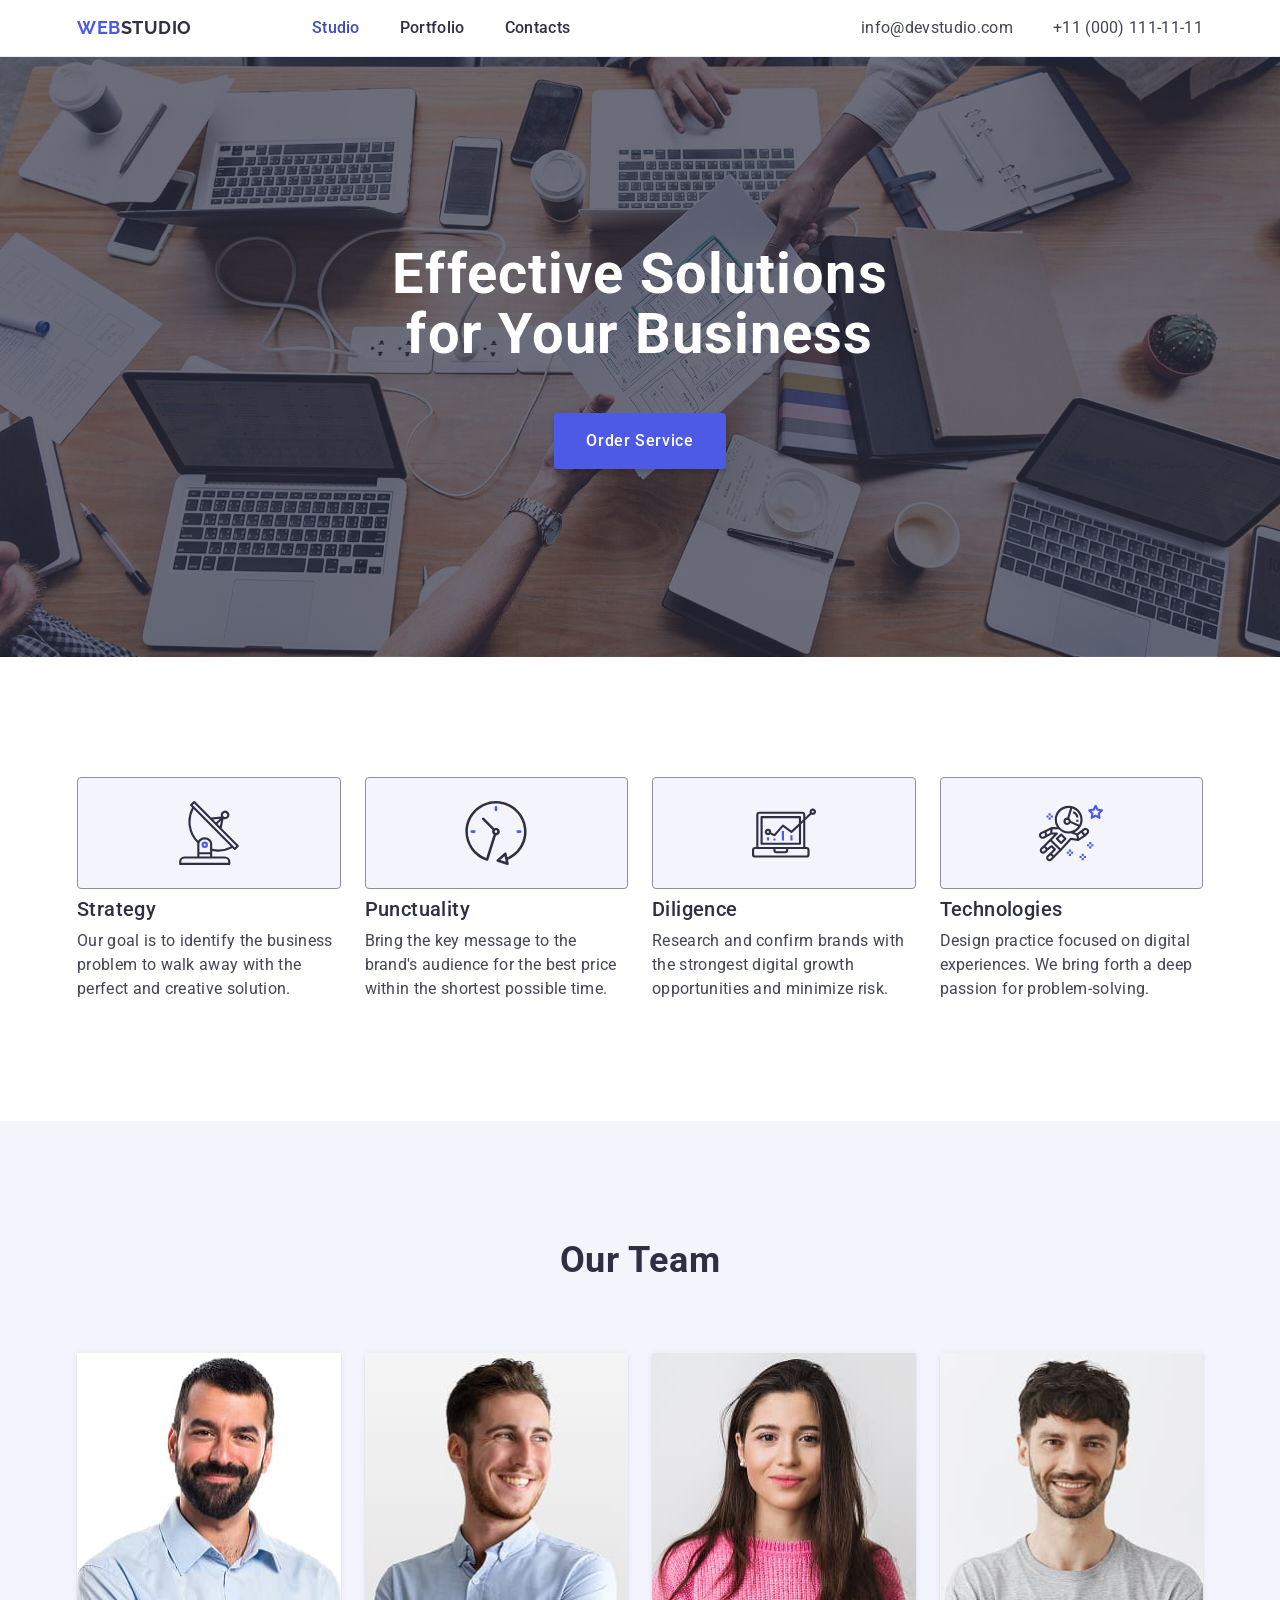
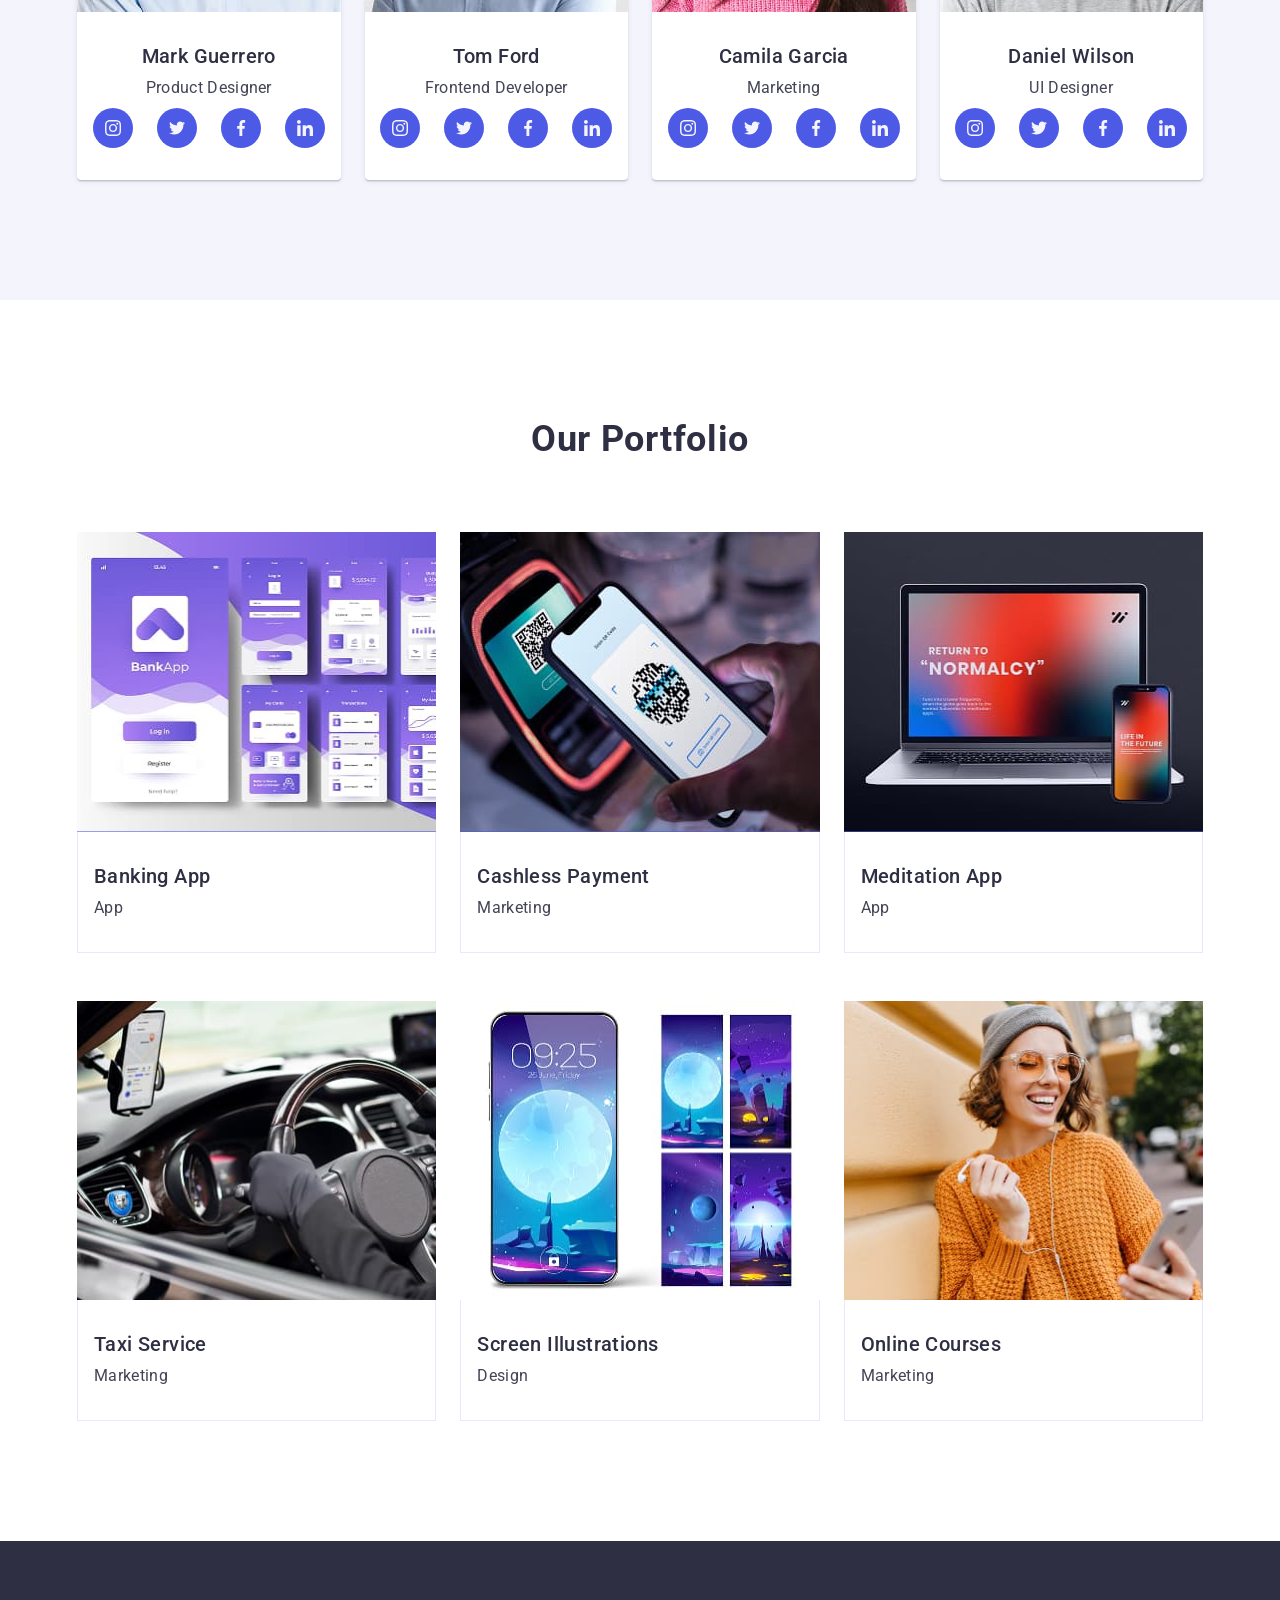
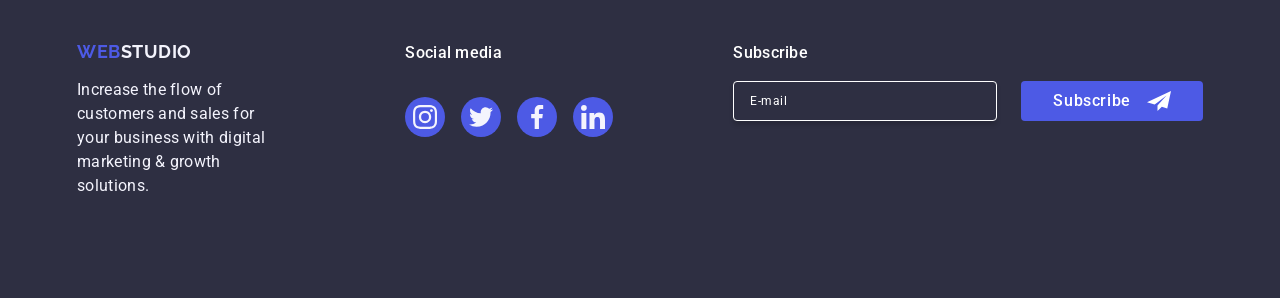
==== commit a6aa05d0: "02 - Add all for HW#6 1. Add mobile menu (is-open on element with class="main-menu") 2. Responsible " ====
--- a/index.html
+++ b/index.html
@@ -5,13 +5,13 @@
   <head>
     <meta charset="UTF-8" />
     <meta name="viewport" content="width=device-width, initial-scale=1.0" />
-    
+
     <title>WebStudio</title>
 
     <!-- Підключення іконки -->
     <!-- <link rel="shortcut icon" href="favicon.ico" type="images/x-icon"> -->
-    
-     <!-- Підключення шрифтів (crossorigin - для безпечної загрузки) -->
+
+    <!-- Підключення шрифтів (crossorigin - для безпечної загрузки) -->
     <link rel="preconnect" href="https://fonts.googleapis.com" />
     <link rel="preconnect" href="https://fonts.gstatic.com" crossorigin />
     <link
@@ -27,38 +27,93 @@
     <!-- Підключаємо стилі сайту -->
     <link rel="stylesheet" href="./css/styles.css" />
   </head>
-  
+
   <body class="page">
     <!-- Верхня лінія сайту -->
     <!-- Top line of the site -->
     <header class="page-header">
-      <div class="container">
+      <!-- <div class="main-menu container is-open"> -->
+      <div class="main-menu container">
         <!-- Навігація – це посилання на інші сторінки -->
-        <!-- Navigation is links to other pages -->
         <nav class="nav">
+          <!-- Блок посилання + кнопка мобільного меню -->
           <!-- Посилання - На основну сторінку сайту -->
-          <!-- Link - To the main page of the site -->
-          <a href="./index.html" class="logo"
+          <a href="./index.html" class="header-logo"
             >Web<span class="logo-end">Studio</span></a
           >
-  
-          <ul class="main-menu">
-            <li class="menu-item"><a href="./index.html" class="menu-link current">Studio</a></li>
-            <li class="menu-item"><a href="" class="menu-link">Portfolio</a></li>
-            <li class="menu-item"><a href="" class="menu-link">Contacts</a></li>
+
+          <!-- Кнопки для мобільного меню OPEN/CLOSE-->
+          <button type="button" class="menu-open-btn">
+            <svg width="24" height="24" class="menu-open-icon">
+              <use href="./images/icons.svg#icon-open"></use>
+            </svg>
+          </button>
+
+          <!-- Кнопка закриття мобільного меню -->
+          <button type="button" class="menu-close-btn">
+            <svg width="8" height="8" class="menu-close-icon">
+              <use href="./images/icons.svg#icon-close"></use>
+            </svg>
+          </button>
+
+          <ul class="menu-list">
+            <li class="menu-item">
+              <a href="./index.html" class="menu-link current">Studio</a>
+            </li>
+            <li class="menu-item">
+              <a href="" class="menu-link">Portfolio</a>
+            </li>
+            <li class="menu-item">
+              <a href="" class="menu-link">Contacts</a>
+            </li>
           </ul>
         </nav>
-  
+
         <address class="address">
           <ul class="address-list">
             <li>
-              <a href="mailto:info@devstudio.com"  class="address-link">info@devstudio.com</a>
+              <a href="mailto:info@devstudio.com" class="address-link"
+                >info@devstudio.com</a
+              >
             </li>
             <li>
-              <a href="tel:+110001111111" class="address-link">+11 (000) 111-11-11</a>
+              <a href="tel:+110001111111" class="address-link"
+                >+11 (000) 111-11-11</a
+              >
             </li>
           </ul>
         </address>
+
+        <ul class="header-social">
+          <li class="social-item">
+            <a href="" class="link">
+              <svg width="24" height="24" class="icon">
+                <use href="./images/icons.svg#icon-instagram"></use>
+              </svg>
+            </a>
+          </li>
+          <li class="social-item">
+            <a href="" class="link">
+              <svg width="24" height="24" class="icon">
+                <use href="./images/icons.svg#icon-twitter"></use>
+              </svg>
+            </a>
+          </li>
+          <li class="social-item">
+            <a href="" class="link">
+              <svg width="24" height="24" class="icon">
+                <use href="./images/icons.svg#icon-facebook"></use>
+              </svg>
+            </a>
+          </li>
+          <li class="social-item">
+            <a href="" class="link">
+              <svg width="24" height="24" class="icon">
+                <use href="./images/icons.svg#icon-linkedin"></use>
+              </svg>
+            </a>
+          </li>
+        </ul>
       </div>
     </header>
 
@@ -78,7 +133,6 @@
         <div class="container">
           <h2 class="section-title visually-hidden">Features</h2>
           <ul class="feature-list">
-
             <!-- feature - 1 -->
             <li class="feature-item">
               <div class="feature-icon">
@@ -89,8 +143,8 @@
 
               <h3 class="feature-title">Strategy</h3>
               <p class="feature-text">
-                Our goal is to identify the business problem to walk away with the
-                perfect and creative solution.
+                Our goal is to identify the business problem to walk away with
+                the perfect and creative solution.
               </p>
             </li>
             <!-- feature - 2 -->
@@ -132,8 +186,8 @@
                 deep passion for problem-solving.
               </p>
             </li>
-        </ul>
-        </div>      
+          </ul>
+        </div>
       </section>
 
       <!-- Наша команда -->
@@ -144,10 +198,14 @@
           <ul class="card-list">
             <!-- team card 1 -->
             <li class="card-item">
-              <img class="card-img"
-                srcset="./images/teamcard-1.jpg 1x, ./images/teamcard-1@2x.jpg 2x"
+              <img
+                class="card-img"
+                srcset="
+                  ./images/teamcard-1.jpg    1x,
+                  ./images/teamcard-1@2x.jpg 2x
+                "
                 src="./images/teamcard-1.jpg"
-                alt="Photo Mark Guerrero Product Designer"                
+                alt="Photo Mark Guerrero Product Designer"
               />
               <div class="card-content">
                 <h3 class="card-name">Mark Guerrero</h3>
@@ -186,8 +244,12 @@
             </li>
             <!-- team card 2 -->
             <li class="card-item">
-              <img class="card-img"
-                srcset="./images/teamcard-2.jpg 1x, ./images/teamcard-2@2x.jpg 2x"
+              <img
+                class="card-img"
+                srcset="
+                  ./images/teamcard-2.jpg    1x,
+                  ./images/teamcard-2@2x.jpg 2x
+                "
                 src="./images/teamcard-2.jpg"
                 alt="Photo Tom Ford Frontend Developer"
               />
@@ -228,8 +290,12 @@
             </li>
             <!-- team card 3 -->
             <li class="card-item">
-              <img class="card-img"
-                srcset="./images/teamcard-3.jpg 1x, ./images/teamcard-3@2x.jpg 2x"
+              <img
+                class="card-img"
+                srcset="
+                  ./images/teamcard-3.jpg    1x,
+                  ./images/teamcard-3@2x.jpg 2x
+                "
                 src="./images/teamcard-3.jpg"
                 alt="Photo Camila Garcia Marketing"
               />
@@ -270,8 +336,12 @@
             </li>
             <!-- team card 4 -->
             <li class="card-item">
-              <img class="card-img"
-                srcset="./images/teamcard-4.jpg 1x, ./images/teamcard-4@2x.jpg 2x"
+              <img
+                class="card-img"
+                srcset="
+                  ./images/teamcard-4.jpg    1x,
+                  ./images/teamcard-4@2x.jpg 2x
+                "
                 src="./images/teamcard-4.jpg"
                 alt="Photo Daniel Wilson UI Designer"
               />
@@ -312,7 +382,6 @@
             </li>
           </ul>
         </div>
-        
       </section>
 
       <!-- Наше портфоліо -->
@@ -321,21 +390,24 @@
         <div class="container">
           <h2 class="section-title">Our Portfolio</h2>
           <ul class="project-list">
-
             <!-- Project - 1 -->
             <li class="project-item">
-
               <div class="project-img">
-                <img 
-                  srcset="./images/project-1.jpg 1x, ./images/project-1@2x.jpg 2x"
+                <img
+                  srcset="
+                    ./images/project-1.jpg    1x,
+                    ./images/project-1@2x.jpg 2x
+                  "
                   src="./images/project-1.jpg"
                   alt="Project Banking App"
-                /> 
+                />
                 <p class="project-overlay">
-                  14 Stylish and User-Friendly App Design Concepts · Task Manager App · Calorie Tracker App · Exotic Fruit Ecommerce App · Cloud Storage App
-                </p>               
-              </div>
-          
+                  14 Stylish and User-Friendly App Design Concepts · Task
+                  Manager App · Calorie Tracker App · Exotic Fruit Ecommerce App
+                  · Cloud Storage App
+                </p>
+              </div>
+
               <div class="project-content">
                 <h3 class="project-title">Banking App</h3>
                 <p class="project-type">App</p>
@@ -344,18 +416,22 @@
 
             <!-- Project - 2 -->
             <li class="project-item">
-                            
               <div class="project-img">
-                <img 
-                  srcset="./images/project-2.jpg 1x, ./images/project-2@2x.jpg 2x"
+                <img
+                  srcset="
+                    ./images/project-2.jpg    1x,
+                    ./images/project-2@2x.jpg 2x
+                  "
                   src="./images/project-2.jpg"
                   alt="Project Cashless Payment"
-                /> 
+                />
                 <p class="project-overlay">
-                  14 Stylish and User-Friendly App Design Concepts · Task Manager App · Calorie Tracker App · Exotic Fruit Ecommerce App · Cloud Storage App
-                </p> 
-              </div>
-          
+                  14 Stylish and User-Friendly App Design Concepts · Task
+                  Manager App · Calorie Tracker App · Exotic Fruit Ecommerce App
+                  · Cloud Storage App
+                </p>
+              </div>
+
               <div class="project-content">
                 <h3 class="project-title">Cashless Payment</h3>
                 <p class="project-type">Marketing</p>
@@ -364,18 +440,22 @@
 
             <!-- Project - 3 -->
             <li class="project-item">
-                            
               <div class="project-img">
-                <img 
-                  srcset="./images/project-3.jpg 1x, ./images/project-3@2x.jpg 2x"
+                <img
+                  srcset="
+                    ./images/project-3.jpg    1x,
+                    ./images/project-3@2x.jpg 2x
+                  "
                   src="./images/project-3.jpg"
                   alt="Project Meditation App"
-                /> 
+                />
                 <p class="project-overlay">
-                  14 Stylish and User-Friendly App Design Concepts · Task Manager App · Calorie Tracker App · Exotic Fruit Ecommerce App · Cloud Storage App
-                </p>               
-              </div>
-          
+                  14 Stylish and User-Friendly App Design Concepts · Task
+                  Manager App · Calorie Tracker App · Exotic Fruit Ecommerce App
+                  · Cloud Storage App
+                </p>
+              </div>
+
               <div class="project-content">
                 <h3 class="project-title">Meditation App</h3>
                 <p class="project-type">App</p>
@@ -384,18 +464,22 @@
 
             <!-- Project - 4 -->
             <li class="project-item">
-                            
               <div class="project-img">
-                <img 
-                  srcset="./images/project-4.jpg 1x, ./images/project-4@2x.jpg 2x"
+                <img
+                  srcset="
+                    ./images/project-4.jpg    1x,
+                    ./images/project-4@2x.jpg 2x
+                  "
                   src="./images/project-4.jpg"
                   alt="Project Taxi Service"
-                /> 
+                />
                 <p class="project-overlay">
-                  14 Stylish and User-Friendly App Design Concepts · Task Manager App · Calorie Tracker App · Exotic Fruit Ecommerce App · Cloud Storage App
+                  14 Stylish and User-Friendly App Design Concepts · Task
+                  Manager App · Calorie Tracker App · Exotic Fruit Ecommerce App
+                  · Cloud Storage App
                 </p>
               </div>
-          
+
               <div class="project-content">
                 <h3 class="project-title">Taxi Service</h3>
                 <p class="project-type">Marketing</p>
@@ -404,18 +488,22 @@
 
             <!-- Project - 5 -->
             <li class="project-item">
-                            
               <div class="project-img">
-                <img 
-                  srcset="./images/project-5.jpg 1x, ./images/project-5@2x.jpg 2x"
+                <img
+                  srcset="
+                    ./images/project-5.jpg    1x,
+                    ./images/project-5@2x.jpg 2x
+                  "
                   src="./images/project-5.jpg"
                   alt="Project Screen Illustrations"
-                /> 
+                />
                 <p class="project-overlay">
-                  14 Stylish and User-Friendly App Design Concepts · Task Manager App · Calorie Tracker App · Exotic Fruit Ecommerce App · Cloud Storage App
+                  14 Stylish and User-Friendly App Design Concepts · Task
+                  Manager App · Calorie Tracker App · Exotic Fruit Ecommerce App
+                  · Cloud Storage App
                 </p>
               </div>
-          
+
               <div class="project-content">
                 <h3 class="project-title">Screen Illustrations</h3>
                 <p class="project-type">Design</p>
@@ -424,27 +512,29 @@
 
             <!-- Project - 6 -->
             <li class="project-item">
-                            
               <div class="project-img">
-                <img 
-                  srcset="./images/project-6.jpg 1x, ./images/project-6@2x.jpg 2x"
+                <img
+                  srcset="
+                    ./images/project-6.jpg    1x,
+                    ./images/project-6@2x.jpg 2x
+                  "
                   src="./images/project-6.jpg"
                   alt="Project Online Courses"
-                /> 
+                />
                 <p class="project-overlay">
-                  14 Stylish and User-Friendly App Design Concepts · Task Manager App · Calorie Tracker App · Exotic Fruit Ecommerce App · Cloud Storage App
+                  14 Stylish and User-Friendly App Design Concepts · Task
+                  Manager App · Calorie Tracker App · Exotic Fruit Ecommerce App
+                  · Cloud Storage App
                 </p>
               </div>
-          
+
               <div class="project-content">
                 <h3 class="project-title">Online Courses</h3>
                 <p class="project-type">Marketing</p>
               </div>
             </li>
-
           </ul>
         </div>
-
       </section>
     </main>
 
@@ -452,62 +542,66 @@
     <!-- footer -->
     <footer class="page-footer">
       <div class="container">
-        <div class="left">
-          <!-- Посилання - На основну сторінку сайту -->
-          <!-- Link - To the main page of the site -->
-          <a href="./index.html" class="logo"
-            >Web<span class="logo-end">Studio</span></a
-          >
-          <p class="text-footer">
-            Increase the flow of customers and sales for your business with digital
-            marketing & growth solutions.
-          </p>
+        <div class="footer-main">
+          <div class="footer-info">
+            <!-- Посилання - На основну сторінку сайту -->
+            <!-- Link - To the main page of the site -->
+            <a href="./index.html" class="footer-logo"
+              >Web<span class="logo-end">Studio</span></a
+            >
+            <p class="footer-desc">
+              Increase the flow of customers and sales for your business with
+              digital marketing & growth solutions.
+            </p>
+          </div>
+          <div class="footer-social">
+            <p class="subheader">Social media</p>
+            <ul class="social-list">
+              <li class="social-item">
+                <a href="" class="link">
+                  <svg width="24" height="24" class="icon">
+                    <use href="./images/icons.svg#icon-instagram"></use>
+                  </svg>
+                </a>
+              </li>
+              <li class="social-item">
+                <a href="" class="link">
+                  <svg width="24" height="24" class="icon">
+                    <use href="./images/icons.svg#icon-twitter"></use>
+                  </svg>
+                </a>
+              </li>
+              <li class="social-item">
+                <a href="" class="link">
+                  <svg width="24" height="24" class="icon">
+                    <use href="./images/icons.svg#icon-facebook"></use>
+                  </svg>
+                </a>
+              </li>
+              <li class="social-item">
+                <a href="" class="link">
+                  <svg width="24" height="24" class="icon">
+                    <use href="./images/icons.svg#icon-linkedin"></use>
+                  </svg>
+                </a>
+              </li>
+            </ul>
+          </div>
         </div>
-        <div class="social">
-          <p class="text">Social media</p>
-          <ul class="social-list">
-                  <li class="social-item">
-                    <a href="" class="link">
-                      <svg width="24" height="24" class="icon">
-                        <use href="./images/icons.svg#icon-instagram"></use>
-                      </svg>
-                    </a>
-                  </li>
-                  <li class="social-item">
-                    <a href="" class="link">
-                      <svg width="24" height="24" class="icon">
-                        <use href="./images/icons.svg#icon-twitter"></use>
-                      </svg>
-                    </a>
-                  </li>
-                  <li class="social-item">
-                    <a href="" class="link">
-                      <svg width="24" height="24" class="icon">
-                        <use href="./images/icons.svg#icon-facebook"></use>
-                      </svg>
-                    </a>
-                  </li>
-                  <li class="social-item">
-                    <a href="" class="link">
-                      <svg width="24" height="24" class="icon">
-                        <use href="./images/icons.svg#icon-linkedin"></use>
-                      </svg>
-                    </a>
-                  </li>
-        </ul>
-        </div>
+
         <div class="subscribe">
-          <p class="text">Subscribe</p>
+          <p class="subheader">Subscribe</p>
           <form class="subscribe-form">
-            <label class="subscribe-label" >
-              <input 
-                type="email" 
-                placeholder="E-mail" 
-                class="subscribe-input" 
-                id="subscribe-email" 
-                name="subscribe-email"/>
+            <label class="subscribe-label">
+              <input
+                type="email"
+                placeholder="E-mail"
+                class="subscribe-input"
+                id="subscribe-email"
+                name="subscribe-email"
+              />
             </label>
-            
+
             <button type="submit" class="subscribe-btn">
               Subscribe
               <svg width="24" height="24" class="icon">
@@ -515,51 +609,62 @@
               </svg>
             </button>
           </form>
-
         </div>
       </div>
     </footer>
 
     <!-- Модальне вікно -->
     <!-- <div class="modal-overlay is-open"> -->
-    <div class="modal-overlay ">
+    <div class="modal-overlay">
       <div class="modal">
-      
         <button type="button" class="close-btn">
           <svg width="8" height="8" class="icon">
             <use href="./images/icons.svg#icon-close"></use>
-            </svg>
+          </svg>
         </button>
 
         <p class="modal-title">Leave your contacts and we will call you back</p>
-          
+
         <form class="modal-form">
-
           <div class="modal-input">
             <label for="user-name" class="input-label">Name</label>
             <div class="input-thumb">
-              <input type="text" name="user-name" id="user-name" class="input">
+              <input
+                type="text"
+                name="user-name"
+                id="user-name"
+                class="input"
+              />
               <svg width="18" height="24" class="icon">
                 <use href="./images/icons.svg#icon-person"></use>
               </svg>
             </div>
           </div>
-              
+
           <div class="modal-input">
             <label for="user-phone" class="input-label">Phone</label>
             <div class="input-thumb">
-              <input type="tel" name="user-phone" id="user-phone" class="input">
+              <input
+                type="tel"
+                name="user-phone"
+                id="user-phone"
+                class="input"
+              />
               <svg width="18" height="24" class="icon">
                 <use href="./images/icons.svg#icon-phone"></use>
               </svg>
-            </div>  
+            </div>
           </div>
-
 
           <div class="modal-input">
             <label for="user-email" class="input-label">Email</label>
             <div class="input-thumb">
-              <input type="email" name="user-email" id="user-email" class="input">
+              <input
+                type="email"
+                name="user-email"
+                id="user-email"
+                class="input"
+              />
               <svg width="18" height="24" class="icon">
                 <use href="./images/icons.svg#icon-email"></use>
               </svg>
@@ -567,40 +672,41 @@
           </div>
 
           <div class="modal-textarea">
-              <label for="user-comment" class="input-label">Comment</label>
-              <textarea name="user-comment" id="user-comment" rows="5" placeholder="Text input" class="textarea" ></textarea>
+            <label for="user-comment" class="input-label">Comment</label>
+            <textarea
+              name="user-comment"
+              id="user-comment"
+              rows="5"
+              placeholder="Text input"
+              class="textarea"
+            ></textarea>
           </div>
 
           <div class="modal-privacy">
-            <input type="checkbox" name="user-privacy" id="user-privacy" value="true" class="checkbox-input visually-hidden" />
-
+            <input
+              type="checkbox"
+              name="user-privacy"
+              id="user-privacy"
+              value="true"
+              class="checkbox-input visually-hidden"
+            />
 
             <label for="user-privacy" class="label-privacy">
-
               <span class="checkbox-icon">
                 <svg width="10" height="8" class="icon">
-                  <use href="./images/icons.svg#icon-checkbox"></use>
+                  <use href="./images/icons.svg#icon-check"></use>
                 </svg>
               </span>
 
-              I accept the terms and conditions of the 
+              I accept the terms and conditions of the
 
               <a href="" class="privacy-link">Privacy Policy</a>
-
-              
-
             </label>
-                        
-
-
           </div>
-          
 
           <button type="submit" class="send-btn">Send</button>
-        
         </form>
       </div>
     </div>
-
   </body>
 </html>
--- a/css/styles.css
+++ b/css/styles.css
@@ -1,8 +1,7 @@
 /* Main styles */
 
-/* Глобальні стилі */
-
 /* Змінні - variables */
+/* #region variables */
 :root {
   /* Шрифти */
   --font-family: 'Roboto', sans-serif;
@@ -21,9 +20,17 @@
   --grey: rgba(46, 47, 66, 0.7);
   --white: #fff;
   --dairy: #fcfcfc;
-}
-
-
+  --common-black: #2f2f37;
+
+  /* Точки перелому - breakpoints */
+  --mobile: 320px;
+  --tablet: 768px;
+  --desktop: 1158px;
+}
+/* #endregion */
+
+/* Глобальні стилі */
+/* #region Global styles */
 *,
 *::before,
 *::after {
@@ -32,16 +39,23 @@
 }
 
 /* Глобальне скидання стилів */
-h1, h2, h3, h4, h5, h6, p {
+h1,
+h2,
+h3,
+h4,
+h5,
+h6,
+p {
   /* Скидання дефолтних відступів */
-	margin: 0;
-}
-
-ul, ol {
-    /* Скидання дефолтних відступів та лівого паддінгу*/
-	margin: 0;
-	padding-left: 0;
-    /* Скидання дефолтних маркерів для списків */
+  margin: 0;
+}
+
+ul,
+ol {
+  /* Скидання дефолтних відступів та лівого паддінгу*/
+  margin: 0;
+  padding-left: 0;
+  /* Скидання дефолтних маркерів для списків */
   list-style-type: none;
 }
 
@@ -52,23 +66,23 @@
 
 img {
   /* Прибираємо нижній проміжок картинок для всього проєкту */
-	display: block;
+  display: block;
   /* Для того, щоб зображення, для якого явно не задано ширину, 
   автоматично підлаштовувалося під ширину батьківського елемента */
-  max-width: 100%;
+  width: 100%;
 }
 
 /* Глобальні стилі кнопок */
 button {
   /* Шрифти - за замовчуванням */
-	font-family: inherit;
-  /* Колір тексту - текущий колір батьківського елементу */
-	color: currentColor;
+  font-family: inherit;
+  /* Колір тексту - поточний колір батьківського елементу */
+  color: currentColor;
 
   display: block;
 
-  /* Вирівнювання кнопки по центру  */
-  margin-left: auto ;
+  /* Вирівнювання кнопки по центру блока */
+  margin-left: auto;
   margin-right: auto;
 
   /* Внутрішні відступи (вертикальні - горизонтальні) */
@@ -80,12 +94,12 @@
   border-radius: 4px;
 
   /* Тінь кнопки */
-  box-shadow: 0 4px 4px 0 rgba(0, 0, 0, 0.15) ;
+  box-shadow: 0 4px 4px 0 rgba(0, 0, 0, 0.15);
 
   /* Шрифт тексту кнопки */
   font-weight: 500;
   font-size: 16px;
-  line-height: 1.5 ;
+  line-height: 1.5;
   letter-spacing: 0.04em;
 
   /* Колір тексту  - стиль  --white: #ffffff */
@@ -96,7 +110,7 @@
   /* Тип курсора */
   cursor: pointer;
 
-    /* Параметри переходу */
+  /* Параметри переходу */
   transition: background-color 250ms cubic-bezier(0.4, 0, 0.2, 1);
 }
 
@@ -104,17 +118,19 @@
 input {
   /* Задання сімейства шрифтів */
   /* inherit - наслідування від батьківського елементу */
-	font-family: inherit;
-}
-
-
+  font-family: inherit;
+}
+
+html {
+  /* Встановлення плавної прокрутки екрану при скроллінгу по якорі */
+  scroll-behavior: smooth;
+}
 
 /* Стилі сторінки */
-
 body {
   /* Скидання дефолтних відступів */
-	margin: 0;
-  
+  margin: 0;
+
   font-family: 'Roboto', sans-serif;
   font-size: 16px;
   /* Інтерліньяж - міжрядковий інтервал */
@@ -128,47 +144,61 @@
 }
 
 /* Правила стилів для контейнера (header, footer + кожна секція = контейнер) */
-.container { 
-  width: 1158px;
-  padding: 0 15px;
-  margin: 0 auto;  
-}
-
-/* Стилі для всіх секцій */
-.section {
-  padding-top: 120px;
-  padding-bottom: 120px;
-}
-
+.container {
+  min-width: 320px;
+  width: 100%;
+  padding: 0 16px;
+  margin: 0 auto;
+}
+
+@media (min-width: 768px) {
+  .container {
+    width: 768px;
+  }
+}
+
+@media (min-width: 1158px) {
+  .container {
+    width: 1158px;
+  }
+}
+
+/* ================================================================= */
+/* Для приховування блока використовується патерн – visually-hidden: */
+.visually-hidden {
+  position: absolute;
+  width: 1px;
+  height: 1px;
+  margin: -1px;
+  border: 0;
+  padding: 0;
+  white-space: nowrap;
+  clip-path: inset(100%);
+  clip: rect(0 0 0 0);
+  overflow: hidden;
+}
+/* ================================================================== */
+/* #endregion */
 
 /* Хедер сторінки - page-header */
-
-/* Нижняя полоса в один пиксель в .page-header */
+/* #region header */
+
 .page-header {
-  /* Внутрішні вертикальні відступи - 24px */
-  padding: 24px 0;
+  /* Нижняя полоса в один пиксель в .page-header */
   /* Колір - стиль --cornflower: #e7e9fc */
-  border-bottom: 1px solid var(--cornflower) ;
+  border-bottom: 1px solid var(--cornflower);
   /* Тінь */
-  box-shadow:  2px 1px rgba(46, 47, 66, 0.08), 
-  0px 1px 1px rgba(46, 47, 66, 0.16), 
-  0px 1px 6px rgba(46, 47, 66, 0.08); 
-}
-
-
-/* Flax-container хедера */
-.page-header .container {
-  display: flex;
-  flex-direction: row;
-  justify-content: space-between;
-  align-items: center;
-}
-
+  box-shadow: 2px 1px rgba(46, 47, 66, 0.08), 0px 1px 1px rgba(46, 47, 66, 0.16),
+    0px 1px 6px rgba(46, 47, 66, 0.08);
+}
 
 /* Клас для всього логотипу */
-.logo {
+.header-logo,
+.footer-logo {
   display: inline-block;
-  margin-right: 76px;
+
+  /* margin-right: 76px; */
+
   /* Перевід тексту в верхній регістр */
   text-transform: uppercase;
   font-family: 'Raleway', sans-serif;
@@ -176,107 +206,295 @@
   font-size: 18px;
   line-height: 1.17;
   letter-spacing: 0.03em;
-   /* Колір тексту - стиль  --iris: #4d5ae5  */
+  /* Колір тексту - стиль  --iris: #4d5ae5  */
   color: var(--iris);
 }
 
 /* Клас для другої частини логотипу в хедері */
-.page-header .logo-end {
+.header-logo .logo-end {
   /* Колір тексту - стиль  --navy-blue: #2e2f42  */
   color: var(--navy-blue);
 }
 
 /* Клас для другої частини логотипу в футері */
-.page-footer .logo-end {
+.footer-logo .logo-end {
   /* Колір  - стиль  --cloud: #f4f4fd  */
   color: var(--cloud);
 }
 
-/* Flex-container навігації */
+/* Основне меню header */
+.main-menu.is-open {
+  display: flex;
+  flex-direction: column;
+  height: 100vh;
+}
+
+.main-menu.is-open .header-logo {
+  display: none;
+}
+
+@media (min-width: 768px) {
+  .header-logo {
+    display: inline-block;
+  }
+}
+
+@media (min-width: 768px) {
+  .main-menu {
+    display: flex;
+    flex-direction: row;
+    justify-content: space-between;
+    align-items: center;
+  }
+}
+
+/* Меню навігації */
 .nav {
+  padding: 16px 0;
   display: flex;
   flex-direction: row;
+  justify-content: space-between;
   align-items: center;
 }
 
-/* Flax-container основного меню */
-.main-menu {
-
-  display: flex;
-  flex-direction: row;
+.main-menu.is-open .nav {
+  display: flex;
+  flex-direction: column;
+  align-items: flex-start;
+}
+
+@media (min-width: 768px) {
+  .nav {
+    /* padding: 16px 0; */
+    display: flex;
+    flex-direction: row;
+    gap: 120px;
+  }
+}
+
+/* Стилі для кнопок - мобільного меню */
+
+/* Кнопка OPEN мобільного меню */
+.menu-open-btn {
+  /* Обнуляем дефолтные паддинги */
+  padding: 0;
+  margin: 0;
+  /* Обнуляємо глобальні стилі для тега button */
+  border: none;
+  background-color: inherit;
+  border-radius: 0;
+  box-shadow: none;
+  /* ------------------------------------------ */
+
+  display: flex;
+  justify-content: center;
+  align-items: center;
+  width: 24px;
+  height: 24px;
+}
+
+.main-menu.is-open .menu-open-btn {
+  display: none;
+}
+
+@media screen and (min-width: 768px) {
+  .menu-open-btn {
+    display: none;
+  }
+}
+
+/* Іконка - OPEN */
+.menu-open-icon {
+  display: block;
+  fill: var(--common-black);
+}
+
+/* Кнопка CLOSE мобільного меню */
+.menu-close-btn {
+  display: none;
+}
+
+.main-menu.is-open .menu-close-btn {
+  /* Обнуляем дефолтные паддинги */
+  padding: 0;
+  margin: 0;
+  /* Обнуляємо глобальні стилі для тега button */
+  box-shadow: none;
+  border: 1px solid var(--cornflower);
+  background-color: inherit;
+  border-radius: 50%;
+  /* ------------------------------------------ */
+
+  display: flex;
+  justify-content: center;
+  align-items: center;
+  width: 24px;
+  height: 24px;
+
+  /* Абсолютне позиціонування */
+  position: absolute;
+  top: 24px;
+  right: 24px;
+}
+
+@media (min-width: 768px) {
+  .menu-close-btn {
+    display: none;
+  }
+}
+
+/* Іконка - CLOSE */
+.menu-close-icon {
+  display: block;
+  fill: var(--navy-blue);
+}
+
+/* Flex-container основного меню */
+.menu-list {
+  display: none;
+}
+
+.main-menu.is-open .menu-list {
+  margin-top: 56px;
+  display: flex;
+  flex-direction: column;
   gap: 40px;
 }
 
+@media (min-width: 768px) {
+  .menu-list {
+    margin: 0;
+    display: flex;
+    flex-direction: row;
+    gap: 40px;
+  }
+}
+
 /* .menu-item {} */
 
 .menu-link {
-  /* Внутрішні вертикальні відступи - 24px */
-  padding: 24px 0;
+  /* Для абсолютного позиціювання підкреслення текущего пункта меню */
+  position: relative;
+
+  font-size: 36px;
+  font-weight: 700;
+  line-height: 1.11;
+  letter-spacing: 0.02em;
+
   font-weight: 500;
   /* Колір тексту  - стиль  --navy-blue: #2e2f42  */
   color: var(--navy-blue);
-    /* Параметри переходу */
+  /* Параметри переходу */
   transition: color 250ms cubic-bezier(0.4, 0, 0.2, 1);
 }
 
+@media (min-width: 768px) {
+  .menu-link {
+    font-size: 16px;
+    font-weight: 500;
+    line-height: 1.5;
+    letter-spacing: 0.02em;
+
+    /* Внутрішні вертикальні відступи */
+    padding: 18px 0;
+  }
+}
+
+.menu-link:hover,
+.menu-link:focus,
 .menu-link.current {
-  /* Для абсолютного позиціювання підкреслення текущего пункта меню */
-  position: relative;
-  /* Колір тексту - стиль  --ocean: #404bbf  */
+  /* Колір тексту --ocean: #404bbf; */
   color: var(--ocean);
 }
 
 /* Подчеркивание пункта меню c названием текущей страницы*/
 .menu-link.current::after {
-  /* Абсолютное позиционирование */
-  position: absolute;
-  /* Пустой контент для ::after */
-  content: '';
-  /* Позиционирование прямоугольничка вниз пункта меню */
-  left: 0;
-  bottom: -1px;
-  /* Делаем прямоугольный блок */
-  display: block;
-  /* Ширина блока - 100% ширины  .menu-link.current */
-  width: 100%;
-  /* Высота этого блока подчеркивания */
-  height: 4px;
-  /* Радиус скругления */
-  border-radius: 2px;
-  /* Цвет фона */
-   /* Колір стиль --ocean: #404bbf; */
-  background-color: var(--ocean);
-  /* В обычном состоянии - НЕ прозрачная */
-  opacity: 1;
-}
-
-
-.menu-link:hover,
-.menu-link:focus {
-  /* Колір тексту --ocean: #404bbf; */
-  color: var(--ocean);
-}
-
+  @media screen and (min-width: 768px) {
+    /* Абсолютное позиционирование */
+    position: absolute;
+    /* Пустой контент для ::after */
+    content: '';
+    /* Позиционирование прямоугольничка вниз пункта меню */
+    left: 0;
+    bottom: -1px;
+    /* Делаем прямоугольный блок */
+    display: block;
+    /* Ширина блока - 100% ширины  .menu-link.current */
+    width: 100%;
+    /* Высота этого блока подчеркивания */
+    height: 4px;
+    /* Радиус скругления */
+    border-radius: 2px;
+    /* Цвет фона */
+    /* Колір стиль --ocean: #404bbf; */
+    background-color: var(--ocean);
+    /* В обычном состоянии - НЕ прозрачная */
+    opacity: 1;
+  }
+}
 
 .address {
-    /* Скидаємо дефолтне значення для стилю - курсив */
+  /* Скидаємо дефолтне значення для стилю - курсив */
   font-style: normal;
 }
 
-/* Flax-container пунктів адреси */
+/* Flex-container пунктів адреси */
 .address-list {
-  display: flex;
-  flex-direction: row;
-  gap: 40px;
+  display: none;
+  line-height: 1;
+}
+
+.main-menu.is-open .address-list {
+  margin-top: 80px;
+  display: flex;
+  flex-direction: column;
+  gap: 24px;
+}
+
+@media (min-width: 768px) {
+  .address-list {
+    margin: 0;
+    display: flex;
+    flex-direction: column;
+    gap: 12px;
+  }
+}
+
+@media (min-width: 1158px) {
+  .address-list {
+    flex-direction: row;
+    gap: 40px;
+  }
 }
 
 .address-link {
-  font-weight: 400;
   font-size: 16px;
+  font-weight: 500;
+  line-height: 1.5;
+  letter-spacing: 0.02em;
+
   /* Колір тексту посилань - стиль  --slate: #434455  */
   color: var(--slate);
-    /* Параметри переходу */
+  /* Параметри переходу */
   transition: color 250ms cubic-bezier(0.4, 0, 0.2, 1);
+}
+
+@media (min-width: 768px) {
+  .address-link {
+    font-size: 12px;
+    font-weight: 400;
+    line-height: 1.17;
+    letter-spacing: 0.04em;
+  }
+}
+
+@media (min-width: 1158px) {
+  .address-link {
+    font-size: 16px;
+    font-weight: 400;
+    line-height: 1.5;
+    letter-spacing: 0.02em;
+  }
 }
 
 .address-link:hover,
@@ -285,8 +503,70 @@
   color: var(--ocean);
 }
 
+/* Горизонтальний блок з посиланнями на соціальні мережі */
+.header-social {
+  display: none;
+}
+
+.main-menu.is-open .header-social {
+  margin-top: 48px;
+
+  display: flex;
+  flex-direction: row;
+  justify-content: start;
+  align-items: center;
+  gap: 40px;
+}
+
+@media (min-width: 768px) {
+  .header-social {
+    display: none;
+  }
+}
+
+/* Посилання */
+.header-social .social-item {
+  /* Ширина та висота блока з посиланням та іконкою */
+  width: 40px;
+  height: 40px;
+}
+
+.header-social .link {
+  /* Перетворюємо посилання в flex */
+  display: flex;
+  /*  для центрування іконки */
+  justify-content: center;
+  align-items: center;
+
+  /* Ширина та висота посилання = розміру блока  */
+  width: 100%;
+  height: 100%;
+
+  /* Радіус - щоб блок був колом */
+  border-radius: 50%;
+  /* Колір стиль  --iris: #4d5ae5; */
+  background-color: var(--iris);
+
+  /* Параметри переходу */
+  transition: background-color 250ms cubic-bezier(0.4, 0, 0.2, 1);
+}
+
+.header-social .link:hover,
+.header-social .link:focus {
+  /* Колір стиль    /* --green: #31d0aa; */
+  background-color: var(--green);
+}
+
+.header-social .icon {
+  display: block;
+  /*   Колір стиль --cloud: #f4f4fd; */
+  fill: var(--cloud);
+}
+
+/* #endregion */
 
 /* Cекція  hero  */
+/* #region hero */
 .hero {
   /* Внутрішні вертикальні відступи */
   padding: 188px 0;
@@ -294,7 +574,8 @@
   background-color: var(--navy-blue);
   /* Колір - стиль grey: rgba(46, 47, 66, 0.7); (фон над картинкою) */
   /* Фон + картинка : градієнт над картинкою */
-  background-image: linear-gradient(to bottom, var(--grey), var(--grey)), url('../images/people-office.jpg');
+  background-image: linear-gradient(to bottom, var(--grey), var(--grey)),
+    url('../images/people-office.jpg');
   /* Повторення у фоні фонової картинки */
   background-repeat: no-repeat;
   /* Позиціонування фонової картинки по X та Y */
@@ -310,7 +591,8 @@
 @media (min-resolution: 2x) {
   .hero {
     /* Фон + картинка : градієнт над картинкою */
-    background-image: linear-gradient(to bottom, var(--grey), var(--grey)), url('../images/people-office@2x.jpg');
+    background-image: linear-gradient(to bottom, var(--grey), var(--grey)),
+      url('../images/people-office@2x.jpg');
   }
 }
 
@@ -341,7 +623,14 @@
   /* Колір - стиль  --ocean: #404bbf  */
   background-color: var(--ocean);
 }
-
+/* #endregion */
+
+/* Стилі для всіх секцій */
+/* #region for-all-section */
+.section {
+  padding-top: 120px;
+  padding-bottom: 120px;
+}
 
 /* Заголовки секцій - клас Header 2 */
 .section-title {
@@ -357,52 +646,67 @@
   color: var(--navy-blue);
 }
 
+/* #endregion */
 
 /* Секція  Features  */
-
-/* ======================================================================= */
-/* Для приховування заголовка другої секції використовується патерн – visually-hidden: */
-.visually-hidden {
-  position: absolute;
-  width: 1px;
-  height: 1px;
-  margin: -1px;
-  border: 0;
-  padding: 0;
-  white-space: nowrap;
-  clip-path: inset(100%);
-  clip: rect(0 0 0 0);
-  overflow: hidden;
-}
-/* ======================================================================= */
-
+/* #region section Features */
 
 /* Flex-container для списку переваг */
 .feature-list {
   display: flex;
-  flex-direction: row;
-  gap: 24px;
-}
-
-/* Блок для однієї переваги */
-.feature-item {
-  /* Розрахунок ширини блоку */
-  flex-basis: calc((100% - 3 * 24px) / 4);
+  flex-direction: column;
+  row-gap: 72px;
+}
+
+@media (min-width: 768px) {
+  .feature-list {
+    display: flex;
+    flex-direction: row;
+    flex-wrap: wrap;
+    row-gap: 72px;
+    column-gap: 24px;
+  }
+  /* Блок для однієї переваги */
+  .feature-item {
+    /* Розрахунок ширини блоку */
+    flex-basis: calc((100% - 1 * 24px) / 2);
+  }
+}
+
+@media (min-width: 1158px) {
+  .feature-list {
+    display: flex;
+    flex-direction: row;
+    gap: 24px;
+  }
+  /* Блок для однієї переваги */
+  .feature-item {
+    /* Розрахунок ширини блоку */
+    flex-basis: calc((100% - 3 * 24px) / 4);
+  }
 }
 
 /* Прямокутний Блок з іконкою */
+
+/* Немає для версій mobile & tablet */
 .feature-icon {
-  display: flex;
-  justify-content: center;
-  align-items: center;
-  height: 112px;
-  margin-bottom: 8px;
-
-  /* Колір стиль --cloud: #f4f4fd; */
-  background-color: var(--cloud);
-  /* Колір стиль --light-slate: #8e8f99; */
-  border: 1px solid var(--light-slate);
-  border-radius: 4px;
+  display: none;
+}
+
+/* Видимий тільки для desktop */
+@media (min-width: 1158px) {
+  .feature-icon {
+    display: flex;
+    justify-content: center;
+    align-items: center;
+    height: 112px;
+    margin-bottom: 8px;
+    /* Колір стиль --cloud: #f4f4fd; */
+    background-color: var(--cloud);
+    /* Колір стиль --light-slate: #8e8f99; */
+    border: 1px solid var(--light-slate);
+    border-radius: 4px;
+  }
 }
 
 /* Іконка в блоці */
@@ -410,7 +714,6 @@
   display: block;
   margin: 0 auto;
 }
-
 
 /* Підзаголовки секцій */
 .feature-title {
@@ -426,50 +729,72 @@
 
 /* .feature-text {} */
 
+/* #endregion */
+
+/* Секція  Team  */
+/* #region section Team */
+
 .section.team {
   /* Колір  - стиль  --cloud: #f4f4fd  */
   background-color: var(--cloud);
 }
 
-
-
-/* Секція  Our Team  */
-
 .team .section-title {
   /* Вертикальний відступ від заголовка секції */
   margin-bottom: 72px;
 }
 
-
-.card-list { 
-  /* Flex-container для карток робітників */
-  display: flex;
-  flex-direction: row;
-  gap: 24px;
-
-  
+/* Список карток робітників */
+.card-list {
+  display: flex;
+  flex-direction: column;
+  gap: 72px;
+}
+
+@media (min-width: 768px) {
+  .card-list {
+    display: flex;
+    flex-direction: row;
+    flex-wrap: wrap;
+    column-gap: 24px;
+    row-gap: 64px;
+  }
+
+  .card-item {
+    /* Розрахунок ширини блоку */
+    flex-basis: calc((100% - 24px) / 2);
+  }
+}
+
+@media (min-width: 1158px) {
+  .card-list {
+    display: flex;
+    flex-direction: row;
+    flex-wrap: wrap;
+    gap: 24px;
+    /* column-gap: 64px; */
+  }
+
+  .card-item {
+    /* Розрахунок ширини блоку */
+    flex-basis: calc((100% - 3 * 24px) / 4);
+  }
 }
 
 /* Картка робітника */
 .card-item {
-  /* display: flex; */
-  /* flex-direction: column; */
-
-  /* Розрахунок ширини блоку */
-  flex-basis: calc((100%-72px)/4);
-  
   border-top-left-radius: 0px;
-  border-top-right-radius: 0px ;
+  border-top-right-radius: 0px;
   border-bottom-right-radius: 4px;
-  border-bottom-left-radius:4px;
+  border-bottom-left-radius: 4px;
 
   /* Колір - стиль  --white: #ffffff  */
   background-color: var(--white);
 
   /* Тінь */
-  box-shadow: 0px 1px 6px 0px rgba(46, 47, 66, 0.08), 
-  0px 1px 1px 0px rgba(46, 47, 66, 0.16), 
-  0px 2px 1px 0px rgba(46, 47, 66, 0.08);
+  box-shadow: 0px 1px 6px 0px rgba(46, 47, 66, 0.08),
+    0px 1px 1px 0px rgba(46, 47, 66, 0.16),
+    0px 2px 1px 0px rgba(46, 47, 66, 0.08);
 }
 
 /* .card-img {} */
@@ -533,21 +858,20 @@
 
 .team .social-item .link:hover,
 .team .social-item .link:focus {
-  /* Колір стиль  --ocean: #404bbf; */ 
+  /* Колір стиль  --ocean: #404bbf; */
   background-color: var(--ocean);
 }
-
 
 .team .social-item .icon {
   display: block;
-  /*   Колір стиль --cloud: #f4f4fd; */ 
+  /*   Колір стиль --cloud: #f4f4fd; */
   fill: var(--cloud);
 }
 
-
-
+/* #endregion */
 
 /* Секція  Our Portfolio - Projects */
+/* #region section Projects  */
 
 .projects .section-title {
   /* Вертикальний відступ від заголовка секції */
@@ -555,25 +879,46 @@
 }
 
 .project-list {
-
   /* Flex-container для карток проєктів */
   display: flex;
-  flex-direction: row;
-  flex-wrap: wrap;
-  column-gap: 24px;
+  flex-direction: column;
   row-gap: 48px;
-
-}
-
+}
+
+@media (min-width: 768px) {
+  .project-list {
+    display: flex;
+    flex-direction: row;
+    flex-wrap: wrap;
+    column-gap: 24px;
+    row-gap: 72px;
+  }
+
+  .project-item {
+    /* Розрахунок ширини блоку */
+    flex-basis: calc((100% - 24px) / 2);
+  }
+}
+
+@media (min-width: 1158px) {
+  .project-list {
+    display: flex;
+    flex-direction: row;
+    flex-wrap: wrap;
+    column-gap: 24px;
+    row-gap: 48px;
+  }
+
+  .project-item {
+    /* Розрахунок ширини блоку */
+    flex-basis: calc((100% - 2 * 24px) / 3);
+  }
+}
 
 .project-item {
-  /* Розрахунок ширини блоку */
-  /* width: 360px; */
-  flex-basis: calc((100% - 48px) / 3);
   /* Параметри переходу */
   transition: box-shadow 250ms cubic-bezier(0.4, 0, 0.2, 1);
 }
-
 
 .project-img {
   /* Для блоку робимо відносне позиціювання (щоб до нього орієнтувати overlay) */
@@ -587,15 +932,15 @@
   /* Абсолютне позиціювання  */
   position: absolute;
   /* По верхньому краю */
-  top:0;
+  top: 0;
   /* По лівому краю */
-  left:0;
+  left: 0;
   /* overlay займає всю площу блоку-батька */
   width: 100%;
   height: 100%;
 
   font-size: 16px;
-  line-height: 1.5; 
+  line-height: 1.5;
   letter-spacing: 0.02em;
 
   /* Колір стиль --iris: #4d5ae5; */
@@ -608,35 +953,33 @@
 
   /* Переміщуємо весь overlay вниз на вю висоту */
   transform: translateY(100%);
-    /* Параметри переходу */
+  /* Параметри переходу */
   transition: transform 250ms cubic-bezier(0.4, 0, 0.2, 1);
 }
-
 
 .project-item:hover,
 .project-item:focus {
   /* Зміна виду курсора */
   cursor: pointer;
   /* Тінь */
-  box-shadow: 0px 1px 6px 0px rgba(46, 47, 66, 0.08), 
-  0px 1px 1px 0px rgba(46, 47, 66, 0.16), 
-  0px 2px 1px 0px rgba(46, 47, 66, 0.08);
+  box-shadow: 0px 1px 6px 0px rgba(46, 47, 66, 0.08),
+    0px 1px 1px 0px rgba(46, 47, 66, 0.16),
+    0px 2px 1px 0px rgba(46, 47, 66, 0.08);
 }
 
 /* Підіймання вгору overlay при hover на карті проєкту */
 .project-item:hover .project-overlay,
-.project-item:focus .project-overlay{
+.project-item:focus .project-overlay {
   /* Трансформація - перемущення вгору на всю висоту */
   transform: translateY(0);
 }
-
 
 /* Інформація щодо проєкту */
 .project-content {
   padding: 32px 16px;
   /*Колір стиль  --cornflower: #e7e9fc; */
   border: 1px solid var(--cornflower);
-  border-top: none; 
+  border-top: none;
 }
 
 /* Заголовок для картки проекту */
@@ -654,49 +997,108 @@
 
 /* .project-type {} */
 
+/* #endregion */
+
 /* Футер сторінки - page-footer */
+/* #region footer */
+
 .page-footer {
-  padding: 100px 0;
+  padding: 96px 0;
   /* Колір - стиль  --navy-blue: #2e2f42 */
   background-color: var(--navy-blue);
 }
 
-.page-footer .container{
-  display: flex;
-  flex-direction: row;
-  gap: 120px;
-  align-items: baseline;
-}
-
-.page-footer .left {
+@media (min-width: 1158px) {
+  .page-footer {
+    padding: 100px 0;
+  }
+}
+
+.page-footer .container {
+  display: flex;
+  flex-direction: column;
+  gap: 72px;
+}
+
+@media (min-width: 768px) {
+  .page-footer .container {
+    padding: 0 92px;
+  }
+}
+
+@media (min-width: 1158px) {
+  .page-footer .container {
+    padding: 0 16px;
+    display: flex;
+    flex-direction: row;
+    gap: 120px;
+    align-items: baseline;
+  }
+}
+
+/* .page-footer .left {
   margin-right: 120px;
-}
-
-.page-footer .logo {
-  display: inline-block;
-  margin-bottom: 16px; 
-}
-
-/* Клас для другої частини логотипу в хедері */
-.page-footer .logo-end {
+} */
+
+/* Блок = Блок з логотипом + Блок з соціальними мережами */
+.footer-main {
+  display: flex;
+  flex-direction: column;
+  gap: 72px;
+}
+
+@media (min-width: 768px) {
+  .footer-main {
+    display: flex;
+    flex-direction: row;
+    gap: 24px;
+  }
+}
+
+@media (min-width: 1158px) {
+  .footer-main {
+    display: flex;
+    flex-direction: row;
+    gap: 120px;
+  }
+}
+
+/* Блок з логотипом */
+.footer-info {
+  display: flex;
+  flex-direction: column;
+  gap: 16px;
+}
+
+.footer-logo {
+  text-align: center;
+}
+
+@media (min-width: 768px) {
+  .footer-logo {
+    text-align: start;
+  }
+}
+
+.footer-desc {
+  width: 100%;
   /* Колір стиль  --cloud: #f4f4fd */
   color: var(--cloud);
 }
-
-.text-footer {
-  max-width: 264px;
-  /* Колір стиль  --cloud: #f4f4fd */
-  color: var(--cloud);
-}
-
-/* Блок з назвою та посиланнями на соцыальны мережs */
-.page-footer .social {
+@media (min-width: 768px) {
+  .footer-desc {
+    max-width: 264px;
+  }
+}
+
+/* Блок з назвою та посиланнями на соціальні мережі */
+.footer-social {
   display: flex;
   flex-direction: column;
   gap: 16px;
 }
 
-.page-footer .text {
+.page-footer .subheader {
   margin-bottom: 16px;
   font-size: 16px;
   font-weight: 500;
@@ -704,12 +1106,18 @@
   letter-spacing: 0.02em;
   /* Колір стиль --white: #fff; */
   color: var(--white);
-}
-
-
+
+  text-align: center;
+}
+
+@media (min-width: 768px) {
+  .page-footer .subheader {
+    text-align: start;
+  }
+}
 
 /* Горизонтальний блок з посиланнями на соціальні мережі */
-.page-footer .social-list {
+.footer-social .social-list {
   display: flex;
   flex-direction: row;
   justify-content: center;
@@ -718,13 +1126,13 @@
 }
 
 /* Посилання */
-.social-item {
+.footer-social .social-item {
   /* Ширина та висота блока з посиланням та іконкою */
   width: 40px;
   height: 40px;
 }
 
-.page-footer .social-item .link {
+.footer-social .link {
   /* Перетворюємо посилання в flex */
   display: flex;
   /*  для центрування іконки */
@@ -744,34 +1152,47 @@
   transition: background-color 250ms cubic-bezier(0.4, 0, 0.2, 1);
 }
 
-.page-footer .social-item .link:hover,
-.page-footer .social-item .link:focus {
-  /* Колір стиль    /* --green: #31d0aa; */ 
+.footer-social .link:hover,
+.footer-social .link:focus {
+  /* Колір стиль    /* --green: #31d0aa; */
   background-color: var(--green);
 }
 
-
-.page-footer .social-item .icon {
+.footer-social .icon {
   display: block;
-  /*   Колір стиль --cloud: #f4f4fd; */ 
+  /*   Колір стиль --cloud: #f4f4fd; */
   fill: var(--cloud);
+}
+
+/* Блок - Підписатися  */
+.subscribe .subheader {
+  margin-bottom: 16px;
 }
 
 /* Форма для вводу електронної пошти та кнопки відправлення */
 .subscribe-form {
   display: flex;
-  flex-direction: row;
-  gap: 24px;
+  flex-direction: column;
+  gap: 16px;
   background-color: var(--navy-blue);
+}
+
+@media (min-width: 768px) {
+  .subscribe-form {
+    display: flex;
+    flex-direction: row;
+    justify-content: flex-start;
+    gap: 24px;
+  }
 }
 
 /* Поле input для вводу електронної пошти */
 .subscribe-input {
-  width: 264px;
-  height: 40px; 
-  font-size: 12px; 
-  line-height: 2; 
-  letter-spacing: 0.04em; 
+  width: 100%;
+  height: 40px;
+  font-size: 12px;
+  line-height: 2;
+  letter-spacing: 0.04em;
   /* padding: 8px 16px; */
   padding-left: 16px;
   color: var(--white);
@@ -779,18 +1200,23 @@
   background-color: transparent;
   border: 1px solid var(--white);
   border-radius: 4px;
-  box-shadow: 0px 4px 4px rgba(0, 0, 0, 0.15); 
+  box-shadow: 0px 4px 4px rgba(0, 0, 0, 0.15);
+}
+@media (min-width: 768px) {
+  .subscribe-input {
+    width: 264px;
+  }
 }
 
 /* Колір тексту підказки в input */
-.subscribe-input::placeholder{
+.subscribe-input::placeholder {
   color: var(--white);
 }
 
-
 .subscribe-btn {
+  margin: 0;
   min-width: 165px;
-  height: 40px; 
+  height: 40px;
   /* padding: 8px 16px; */
   display: flex;
   flex-direction: row;
@@ -801,8 +1227,8 @@
 }
 
 .subscribe-btn .icon {
-  margin-left: 16px;
-  color: var(--white);
+  /* margin-left: 16px; */
+  fill: var(--white);
 }
 
 .subscribe-btn:hover,
@@ -810,22 +1236,23 @@
   /* Колір - стиль  --ocean: #404bbf  */
   background-color: var(--ocean);
 }
-
+/* #endregion */
 
 /* Модальне вікно */
+/* #region modal-window */
 
 /* Підложка модального вікна */
 .modal-overlay {
   /* Фіксована позиція стосовно body вікна браузера - viewport */
   position: fixed;
   /* Позиціонування - верхній лівий вугол */
-  top:0;
-  left:0;
+  top: 0;
+  left: 0;
   /* Займає всю площу вікна браузера */
   width: 100%;
   height: 100%;
   /* Робимо flex для вирівнювання самого модального вікна */
-  display:flex;
+  display: flex;
   /* Вирівнюємо модальне вікно по горизонталі та вертикалі */
   justify-content: center;
   align-items: center;
@@ -842,14 +1269,13 @@
   /* Робимо, щоб события проходили сквозь это програчное окно */
   /* На overlay ігноруються події миші */
   pointer-events: none;
-    /* Параметри переходу - прозорість */
-  transition: opacity 250ms cubic-bezier(0.4, 0, 0.2, 1), visibility 250ms cubic-bezier(0.4, 0, 0.2, 1);
-
-}
-
+  /* Параметри переходу - прозорість */
+  transition: opacity 250ms cubic-bezier(0.4, 0, 0.2, 1),
+    visibility 250ms cubic-bezier(0.4, 0, 0.2, 1);
+}
 
 .modal-overlay.is-open {
-    /* Робимо НЕпрозорими підложку та модальне вікно  */
+  /* Робимо НЕпрозорими підложку та модальне вікно  */
   opacity: 1;
   /* Робимо, щоб события були можливі на модальному вікні */
   pointer-events: auto;
@@ -862,17 +1288,17 @@
 
   /* Ограничиваем ширину и высоту модального окна */
   /* для визначення ширини елемента */
-  width: 408px;
+  width: 288px;
   /* для визначення мінімальної висоти елемента на веб-сторінці */
-  min-height: 584px;  
-  
+  min-height: 584px;
+
   /* Центрування модального вікна по горизонталі та вертикалі */
   top: 50%;
   left: 50%;
   /* Для центрування елемента по вертикалі та горизонталі на веб-сторінці */
-  transform: translate(-50%, -50%); 
+  transform: translate(-50%, -50%);
   /* Дозволяє задавати анімаційний ефект для зміни значень властивостей стилю */
-   transition: transform 250ms cubic-bezier(0.4, 0, 0.2, 1);
+  transition: transform 250ms cubic-bezier(0.4, 0, 0.2, 1);
 
   /* При переполнении - появляется скролл по оси Y */
   overflow-y: auto;
@@ -880,14 +1306,22 @@
   /* Колір --dairy: #fcfcfc; */
   background-color: var(--dairy);
 
-  padding: 72px 24px 24px 24px;
+  padding: 72px 16px 24px 16px;
   border-radius: 4px;
 
-    /* Тінь */
-  box-shadow: 0px 2px 1px 0px rgba(0, 0, 0, 0.20), 
-  0px 1px 3px 0px rgba(0, 0, 0, 0.12), 
-  0px 1px 1px 0px rgba(0, 0, 0, 0.14);
-
+  /* Тінь */
+  box-shadow: 0px 2px 1px 0px rgba(0, 0, 0, 0.2),
+    0px 1px 3px 0px rgba(0, 0, 0, 0.12), 0px 1px 1px 0px rgba(0, 0, 0, 0.14);
+}
+
+@media (min-width: 768px) {
+  .modal {
+    /* Ограничиваем ширину и высоту модального окна */
+    /* для визначення ширини елемента */
+    width: 408px;
+
+    padding: 72px 24px 24px 24px;
+  }
 }
 
 .modal-title {
@@ -918,19 +1352,20 @@
   height: 24px;
 
   border-radius: 50%;
-  border: 1px solid rgba(0, 0, 0, 0.10);
+  border: 1px solid rgba(0, 0, 0, 0.1);
 
   /* Колір стиль  --cornflower: #e7e9fc; */
   background-color: var(--cornflower);
 
   /* Анімація переходів */
-  transition: background-color 250ms cubic-bezier(0.4, 0, 0.2, 1), border 250ms cubic-bezier(0.4, 0, 0.2, 1); 
+  transition: background-color 250ms cubic-bezier(0.4, 0, 0.2, 1),
+    border 250ms cubic-bezier(0.4, 0, 0.2, 1);
 }
 
 .close-btn:hover,
 .close-btn:focus {
   /* Зміна кольору фону */
-  background-color: #404bbf; 
+  background-color: #404bbf;
   /* Обнулення значення бордеру */
   border: none;
 }
@@ -945,7 +1380,6 @@
 .close-btn:focus .icon {
   fill: #ffffff;
 }
-
 
 .modal-input {
   margin-bottom: 8px;
@@ -963,7 +1397,6 @@
   color: var(--light-slate);
   margin-bottom: 4px;
 }
-
 
 /* Контейнер для поля input (для вставки иконки) */
 .input-thumb {
@@ -986,9 +1419,9 @@
   /* налаштування внутрішніх відступів для контенту */
   padding-left: 38px;
   /* встановлення стилю контуру для елемента */
-  outline: transparent; 
+  outline: transparent;
   /* для плавної зміни кольору рамки */
-  transition: border-color 250ms cubic-bezier(0.4, 0, 0.2, 1); 
+  transition: border-color 250ms cubic-bezier(0.4, 0, 0.2, 1);
 }
 
 /* Поля ввода - input - при  :focus*/
@@ -1018,19 +1451,17 @@
   fill: var(--iris);
 }
 
-
-
 /* Блок - коментарі */
 .modal-textarea {
   /* Визначення відступів між div та наступним елемен */
   margin-bottom: 16px;
 }
 .textarea {
-  width: 100%; 
+  width: 100%;
   height: 120px;
-  font-size: 12px; 
+  font-size: 12px;
   line-height: 1.17;
-  letter-spacing: 0.04em; 
+  letter-spacing: 0.04em;
   padding: 8px 16px;
 
   background-color: transparent;
@@ -1041,17 +1472,14 @@
   /* Встановлення стилю контуру для елемента */
   outline: transparent;
   /* заборона зміни розміру елемента */
-  resize: none; 
+  resize: none;
   /* анімаційний ефект для зміни значень властивостей стилю */
-  transition: border-color 250ms cubic-bezier(0.4, 0, 0.2, 1); 
-
+  transition: border-color 250ms cubic-bezier(0.4, 0, 0.2, 1);
 }
 
 .textarea:focus {
-  border-color: var(--iris); 
-}
-
-
+  border-color: var(--iris);
+}
 
 /* Блок з checkbox акцептування */
 .modal-privacy {
@@ -1068,26 +1496,25 @@
 /* Блок (spav) з іконкою checkbox */
 .checkbox-icon {
   /* для подальшої реалізації позиціонування елементу */
-  display: inline-flex; 
+  display: inline-flex;
   /* розміри елемента */
   width: 16px;
   height: 16px;
   /* вирівнювання іконки по вертикалі */
-  align-items: center; 
+  align-items: center;
   /* вирівнювання іконки по горизонталі */
-  justify-content: center; 
+  justify-content: center;
   /* задання значення кольору іконки */
-  fill: transparent; 
+  fill: transparent;
   /* визначення радіусу закруглення кутів елемента */
-  border: 1px solid var(--navy-blue-modal); 
+  border: 1px solid var(--navy-blue-modal);
   /* радіус кутів елементе */
   border-radius: 2px;
   /* Анімаційний перехід */
   transition: background-color 250ms cubic-bezier(0.4, 0, 0.2, 1),
-  border 250ms cubic-bezier(0.4, 0, 0.2, 1), 
-  fill 250ms cubic-bezier(0.4, 0, 0.2, 1);
-}
-
+    border 250ms cubic-bezier(0.4, 0, 0.2, 1),
+    fill 250ms cubic-bezier(0.4, 0, 0.2, 1);
+}
 
 .checkbox-input:checked + .label-privacy .checkbox-icon {
   /* вимкнення стандартного оформлення кнопки */
@@ -1098,15 +1525,10 @@
   fill: var(--cloud);
 }
 
-
-
-
-
 /* Посилання на умови  */
 .privacy-link {
   color: var(--iris);
 }
-
 
 /* Кнопка - Send */
 .send-btn {
@@ -1114,8 +1536,8 @@
   min-width: 169px;
   /* Визначення висоти кнопки */
   height: 56px;
- /* Визначення сімейства шрифту */
-  font-family: "Roboto", sans-serif;
+  /* Визначення сімейства шрифту */
+  font-family: 'Roboto', sans-serif;
   /* Визначення розміру шрифту */
   font-size: 16px;
   /* Визначення жирності шрифту */
@@ -1125,9 +1547,9 @@
   /* Визначення відстані між літерами */
   letter-spacing: 0.04em;
   /* Визначення кольору тексту в кнопці */
-  color: var(--white) ;
+  color: var(--white);
   /* Визначення кольору фону */
-  background-color: var(--iris); 
+  background-color: var(--iris);
 
   /* Вимкнення стандартного оформлення кнопки - обводка */
   border: none;
@@ -1136,11 +1558,12 @@
   cursor: pointer;
 
   /* Параметру переходу */
-  transition: background-color 250ms cubic-bezier(0.4, 0, 0.2, 1); 
+  transition: background-color 250ms cubic-bezier(0.4, 0, 0.2, 1);
 }
 
 .send-btn:hover,
 .send-btn:focus {
   /* Визначення кольору фону */
-  background-color: var(--ocean); 
-}
+  background-color: var(--ocean);
+}
+/* #endregion */
